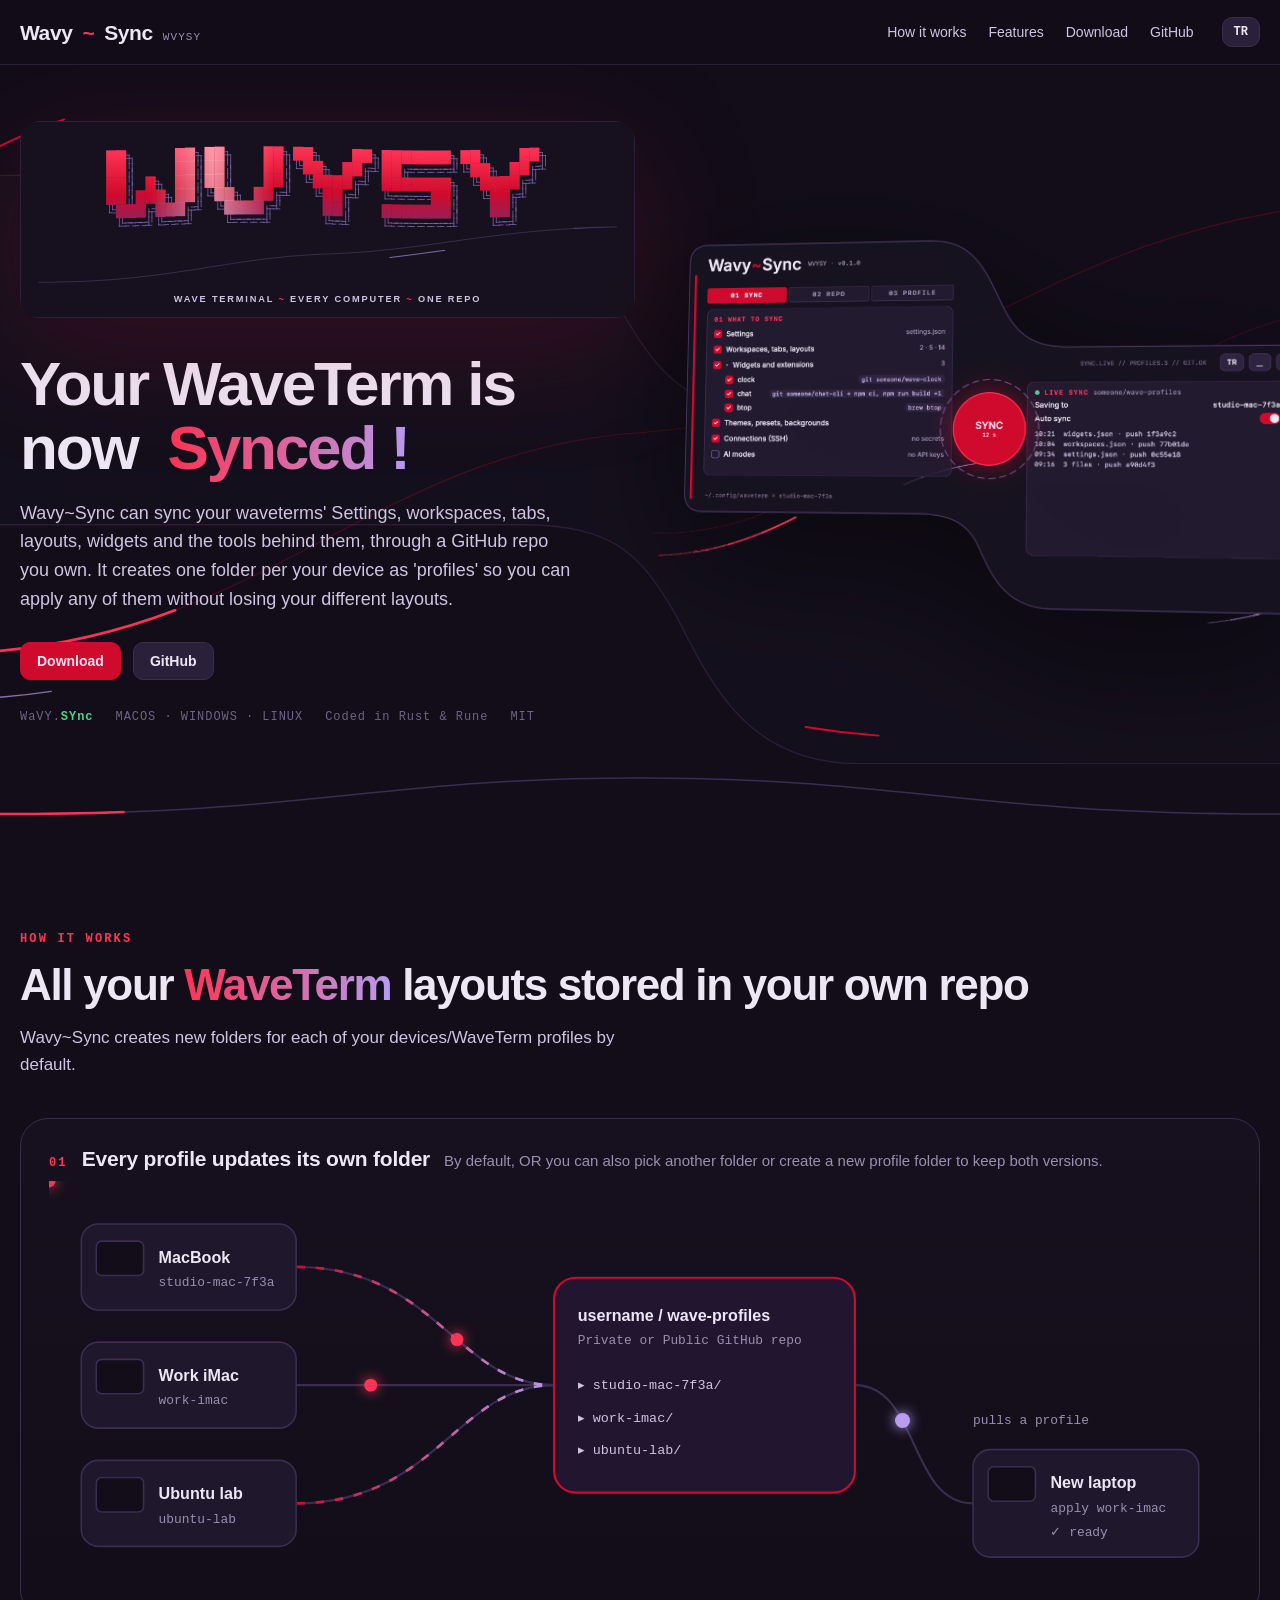
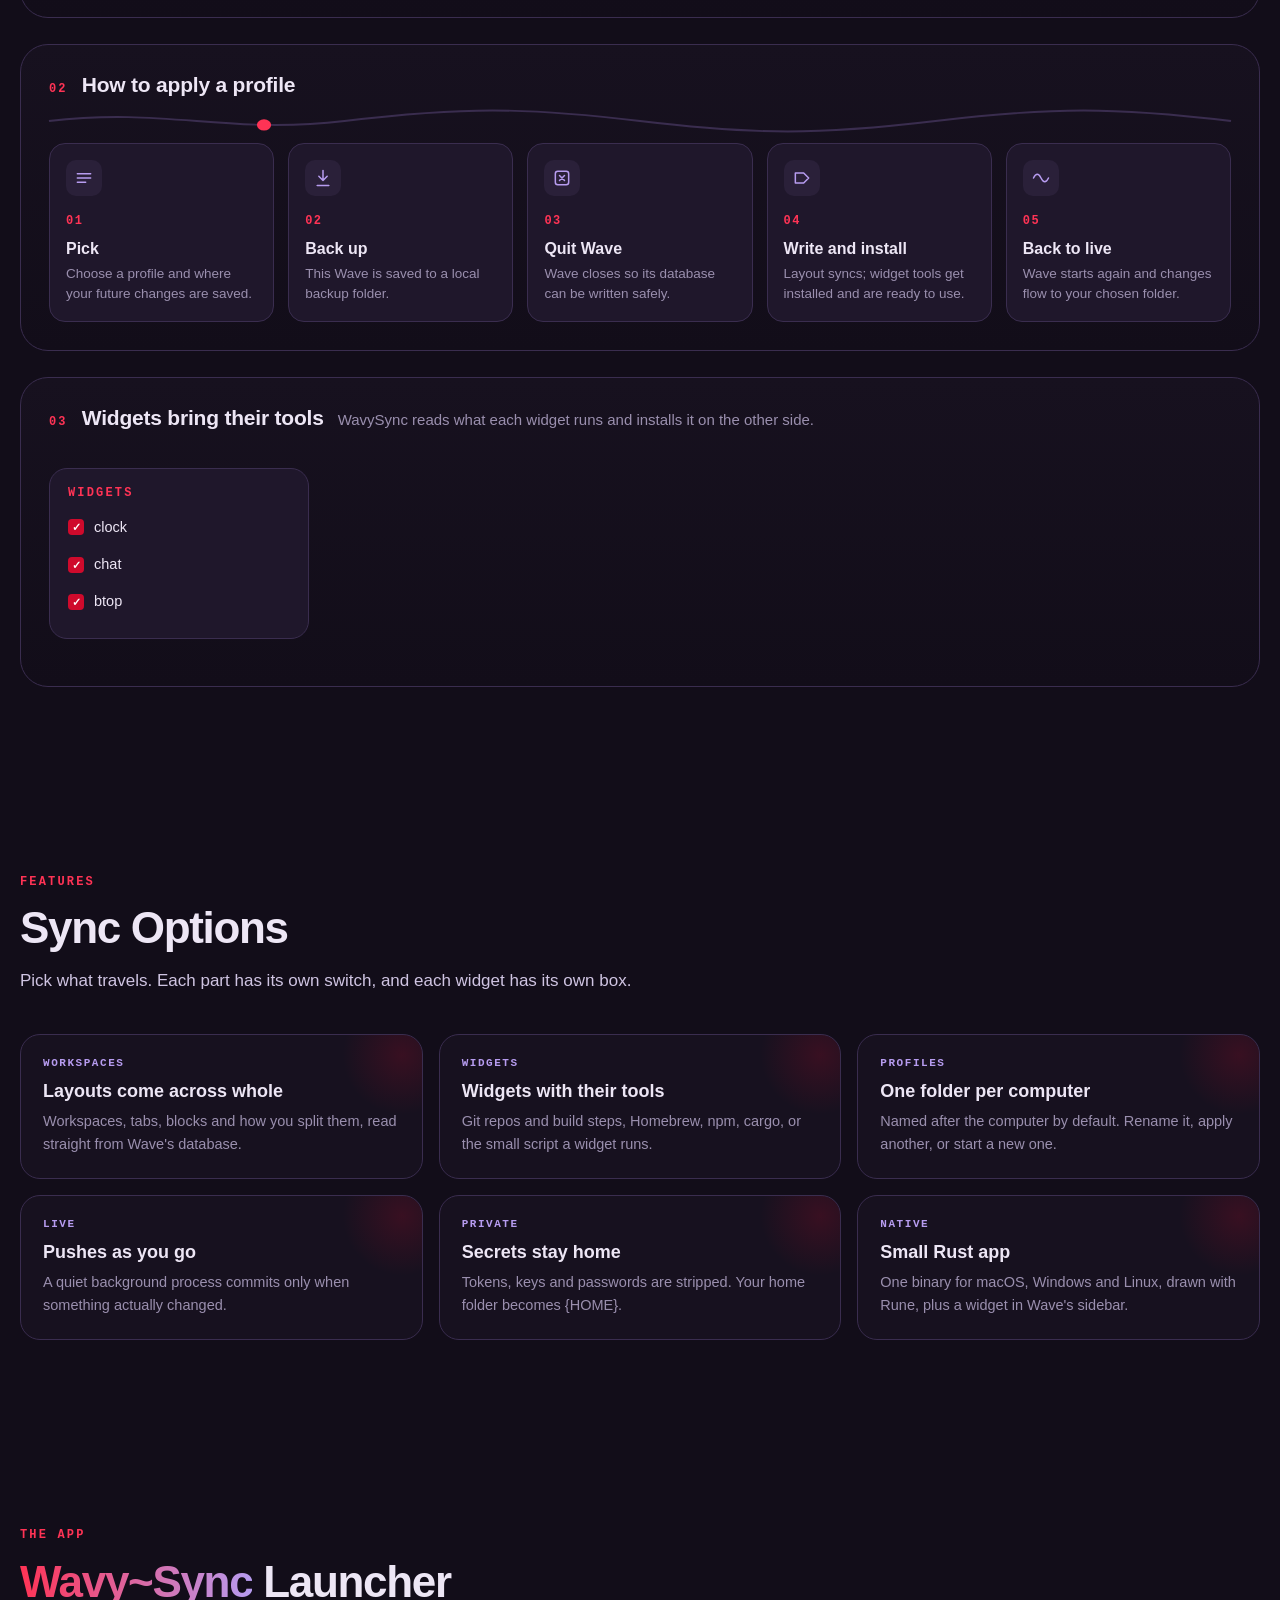
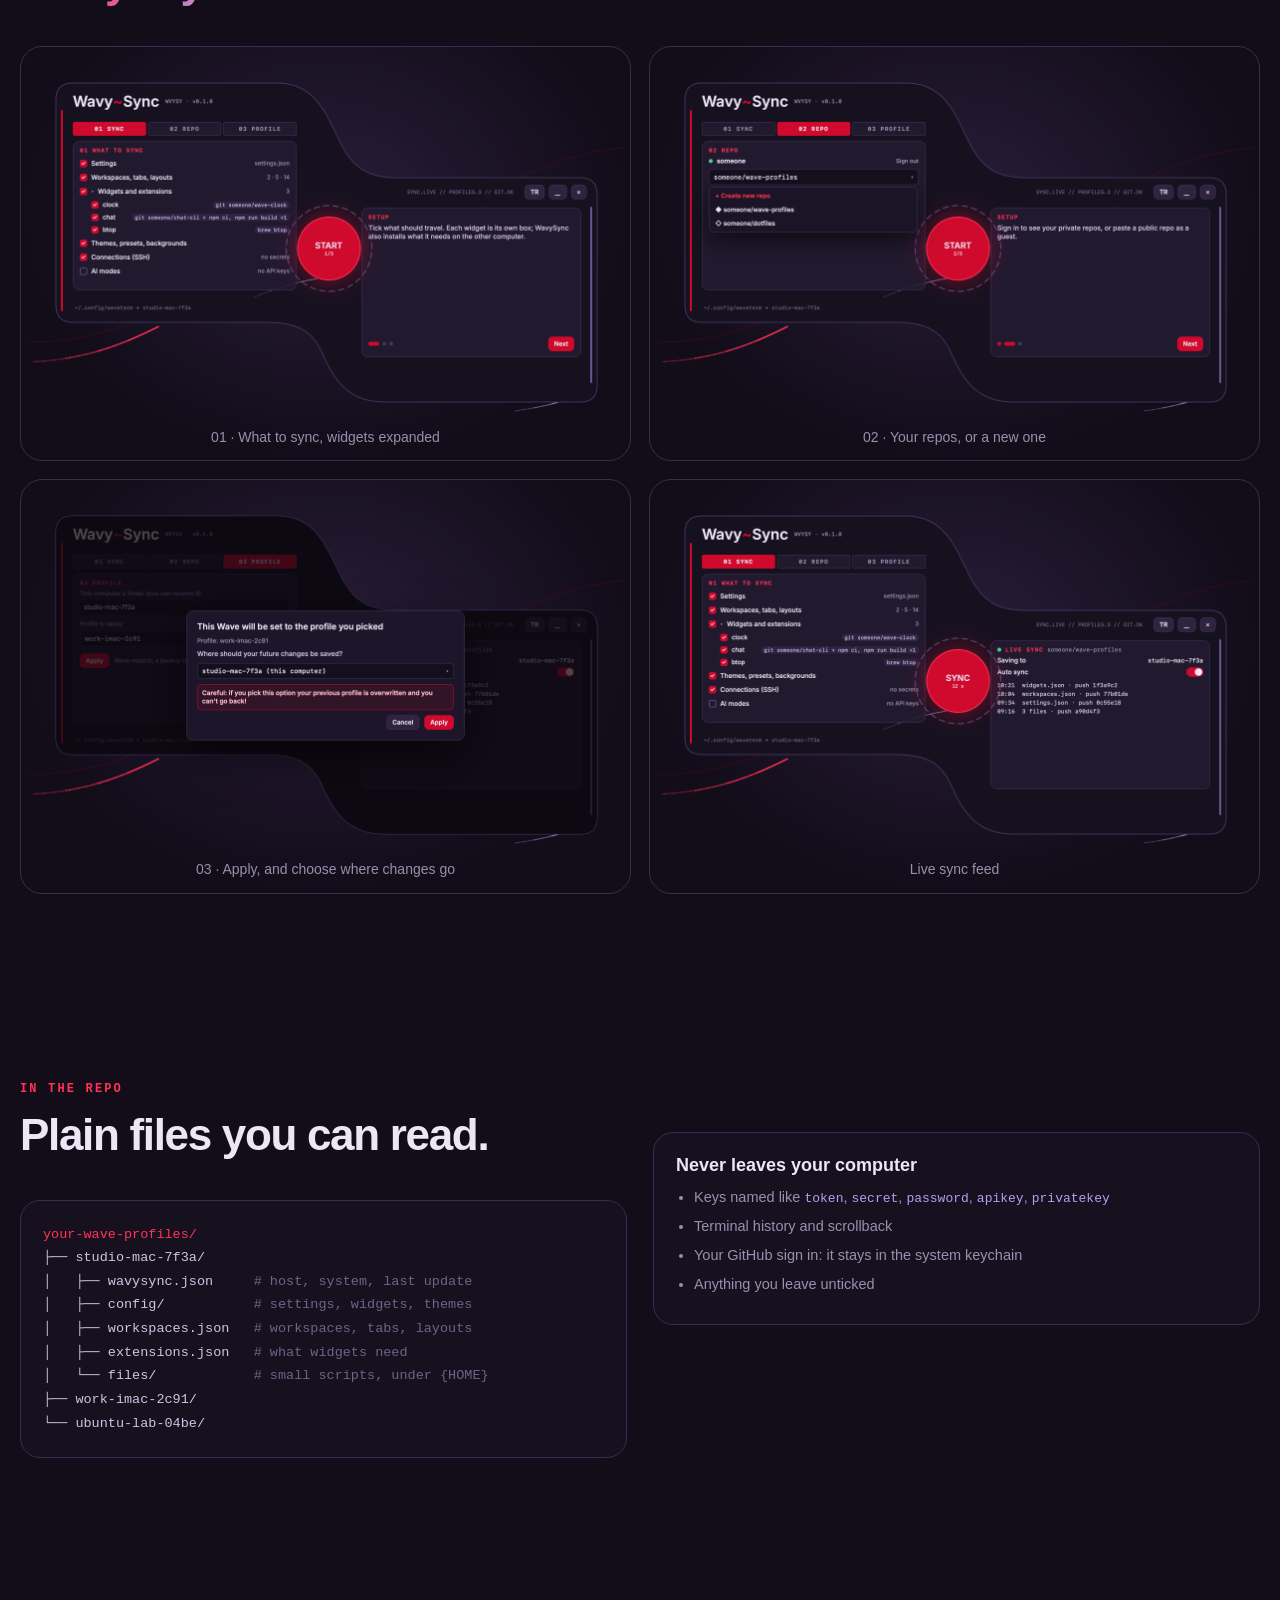
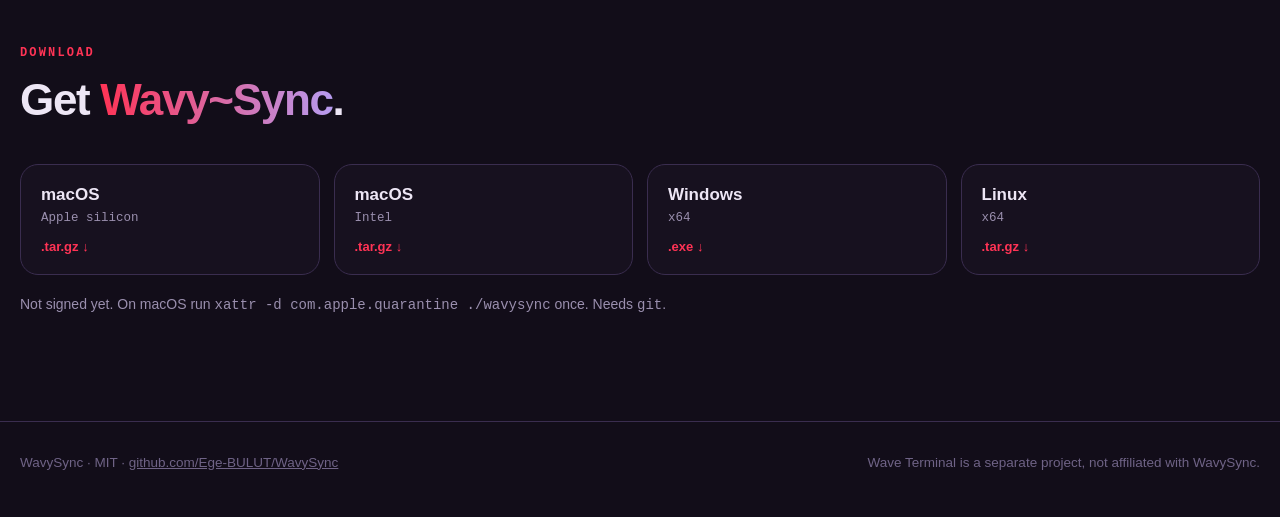
==== site/index.html @ 25c13ba4 "Site: Turkish text edits; editor follows the page's own language switch" ====
<!doctype html>
<html lang="en">
<head>
<meta charset="utf-8">
<meta name="viewport" content="width=device-width, initial-scale=1">
<title>WavySync</title>
<meta name="description" content="Sync Wave Terminal across computers: settings, workspaces, tabs, layouts, widgets and the tools behind them, through a GitHub repo you own.">
<meta property="og:title" content="WavySync">
<meta property="og:description" content="Your Wave Terminal, on every computer.">
<meta property="og:image" content="https://wavysync.vercel.app/sync.png">
<meta name="theme-color" content="#120d19">
<link rel="icon" href="data:image/svg+xml,%3Csvg xmlns='http://www.w3.org/2000/svg' viewBox='0 0 32 32'%3E%3Crect width='32' height='32' rx='8' fill='%23120d19'/%3E%3Cpath d='M5 19c4-8 8-8 11-3s7 5 11-3' fill='none' stroke='%23ff3355' stroke-width='3.5' stroke-linecap='round'/%3E%3C/svg%3E">
<style>
:root {
  --bg: #120d19; --bg2: #17111f; --panel: #1f172b; --panel2: #2a2039; --edge: #3a2d4f;
  --violet: #6b5590; --lilac: #b79cf0; --red: #cf0a2c; --red2: #ff3355;
  --ink: #ede6f5; --soft: #cfc4e2; --muted: #9a8fae; --dim: #6f6386; --ok: #4fd18b;
  --mono: ui-monospace, "SF Mono", "JetBrains Mono", "Cascadia Mono", Menlo, Consolas, monospace;
  --sans: Inter, ui-sans-serif, -apple-system, BlinkMacSystemFont, "Segoe UI", Roboto, Helvetica, Arial, sans-serif;
  --wrap: min(1240px, calc(100vw - 32px));
}
* { box-sizing: border-box; }
html { scroll-behavior: smooth; }
body { margin: 0; background: var(--bg); color: var(--ink); font: 16px/1.6 var(--sans); overflow-x: hidden; }
a { color: inherit; }
img { height: auto; }
.wrap { width: var(--wrap); margin: 0 auto; }
.mono { font-family: var(--mono); }
.caps { font: 700 12px/1 var(--mono); letter-spacing: .18em; text-transform: uppercase; color: var(--red2); }

/* nav */
nav { position: sticky; top: 0; z-index: 20; backdrop-filter: blur(14px); background: rgba(18, 13, 25, .72); border-bottom: 1px solid rgba(58, 45, 79, .6); }
nav .wrap { display: flex; align-items: center; gap: 28px; height: 64px; }
.brand { font: 800 21px/1 var(--sans); text-decoration: none; letter-spacing: -.02em; display: flex; align-items: baseline; gap: 10px; }
.brand b { color: var(--red2); font-weight: 800; }
.brand small { font: 500 11px var(--mono); color: var(--muted); letter-spacing: .1em; }
nav .links { display: flex; gap: 22px; margin-left: auto; font-size: 14px; color: var(--soft); }
nav .links a { text-decoration: none; }
nav .links a:hover { color: var(--ink); }
.btn { display: inline-flex; align-items: center; gap: 8px; padding: 10px 16px; border-radius: 10px; font: 600 14px var(--sans); text-decoration: none; border: 1px solid var(--edge); background: var(--panel2); color: var(--ink); cursor: pointer; transition: background .2s, transform .2s; }
.btn:hover { background: var(--edge); transform: translateY(-1px); }
.btn.red { background: var(--red); border-color: var(--red); }
.btn.red:hover { background: var(--red2); border-color: var(--red2); }
.lang { padding: 7px 11px; font: 700 12px var(--mono); }

/* hero */
.hero { position: relative; padding: 56px 0 40px; }
.hero svg.bg { position: absolute; inset: 0; width: 100%; height: 100%; pointer-events: none; }
.tilde-fill { fill: var(--bg2); stroke: var(--edge); stroke-width: 1.5; }
.swift { fill: none; stroke-linecap: round; }
.swift.base { stroke: rgba(207, 10, 44, .28); stroke-width: 1.2; }
.swift.a { stroke: var(--red2); stroke-width: 3; stroke-dasharray: 260 2400; animation: flow 4.2s linear infinite; }
.swift.b { stroke: var(--lilac); stroke-width: 1.6; stroke-dasharray: 120 2400; animation: flow 5.6s linear infinite reverse; opacity: .7; }
.swift.c { stroke: var(--red); stroke-width: 2; stroke-dasharray: 80 1400; animation: flow 3.1s linear infinite; }
@keyframes flow { from { stroke-dashoffset: 2600; } to { stroke-dashoffset: 0; } }
.hero-grid { position: relative; display: grid; grid-template-columns: 1.05fr 1fr; gap: 40px; align-items: center; }
.logo { width: 100%; max-width: 640px; display: block; filter: drop-shadow(0 30px 60px rgba(207, 10, 44, .18)); border-radius: 20px; }
h1 { font: 800 clamp(36px, 5vw, 62px)/1.04 var(--sans); letter-spacing: -.035em; margin: 34px 0 18px; }
h1 em, h2 em { font-style: normal; background: linear-gradient(90deg, var(--red2), var(--lilac), var(--red2)) 0 0 / 200% 100%; -webkit-background-clip: text; background-clip: text; color: transparent; animation: shift 6s linear infinite; }
@keyframes shift { to { background-position: -200% 0; } }
.lead { font-size: 18px; color: var(--soft); max-width: 560px; margin: 0 0 28px; }
.cta { display: flex; gap: 12px; flex-wrap: wrap; }
.shot { position: relative; transform: perspective(1400px) rotateY(-9deg) rotateX(4deg); animation: float 7s ease-in-out infinite; }
.shot img { width: 118%; max-width: none; margin-left: -6%; display: block; filter: drop-shadow(0 40px 70px rgba(0, 0, 0, .55)); }
@keyframes float { 0%, 100% { transform: perspective(1400px) rotateY(-9deg) rotateX(4deg) translateY(0); } 50% { transform: perspective(1400px) rotateY(-7deg) rotateX(3deg) translateY(-12px); } }
.ticker { margin-top: 30px; display: flex; gap: 22px; flex-wrap: wrap; font: 500 12px var(--mono); color: var(--dim); letter-spacing: .08em; }
.ticker span b { color: var(--ok); font-weight: 700; }

/* sections */
section { padding: 90px 0; position: relative; }
h2 { font: 800 clamp(30px, 3.6vw, 44px)/1.1 var(--sans); letter-spacing: -.03em; margin: 12px 0 14px; }
.sub { color: var(--soft); max-width: 640px; margin: 0 0 40px; font-size: 17px; }
h2:not(:has(+ .sub)) { margin-bottom: 40px; }
.divider { display: block; width: 100%; height: 70px; }
.divider path { fill: none; stroke: var(--edge); stroke-width: 1.5; }
.divider .run { stroke: var(--red2); stroke-width: 2.5; stroke-dasharray: 140 3000; animation: flow 5s linear infinite; }

/* diagrams */
.stage { background: linear-gradient(180deg, var(--bg2), var(--bg)); border: 1px solid var(--edge); border-radius: 28px; padding: 28px; position: relative; overflow: hidden; }
.stage + .stage { margin-top: 26px; }
.stage-head { display: flex; align-items: baseline; gap: 14px; margin-bottom: 8px; flex-wrap: wrap; }
.stage-head h3 { font: 700 21px var(--sans); margin: 0; letter-spacing: -.01em; }
.stage-head p { margin: 0; color: var(--muted); font-size: 15px; }
.stage svg { width: 100%; height: auto; display: block; }
.node rect { fill: var(--panel); stroke: var(--edge); stroke-width: 1.5; }
.node .t { fill: var(--ink); font: 600 15px var(--sans); }
.node .s { fill: var(--muted); font: 500 12px var(--mono); }
.node.repo rect { fill: #221530; stroke: var(--red); stroke-width: 2; }
.node .scr { fill: var(--bg); stroke: var(--edge); }
.wire { fill: none; stroke: var(--edge); stroke-width: 2; }
.wire.hot { stroke: url(#wireGrad); stroke-width: 2.5; stroke-dasharray: 8 10; animation: dash 1.2s linear infinite; }
@keyframes dash { to { stroke-dashoffset: -36; } }
.pkt { fill: var(--red2); filter: drop-shadow(0 0 6px var(--red2)); }
.pkt.v { fill: var(--lilac); filter: drop-shadow(0 0 6px var(--lilac)); }
.folder { font: 500 12.5px var(--mono); fill: var(--soft); }
.folder.on { animation: blink 3s ease-in-out infinite; }
@keyframes blink { 0%, 100% { fill: var(--soft); } 12% { fill: var(--red2); } 30% { fill: var(--soft); } }

/* apply pipeline */
.steps { display: grid; grid-template-columns: repeat(5, 1fr); gap: 14px; margin-top: 46px; position: relative; }
.step { background: var(--panel); border: 1px solid var(--edge); border-radius: 16px; padding: 16px; position: relative; z-index: 1; animation: lit 10s infinite; }
.step:nth-child(1) { animation-delay: 0s; } .step:nth-child(2) { animation-delay: 2s; } .step:nth-child(3) { animation-delay: 4s; } .step:nth-child(4) { animation-delay: 6s; } .step:nth-child(5) { animation-delay: 8s; }
@keyframes lit { 0%, 18% { z-index: 3; border-color: var(--red); box-shadow: 0 0 0 1px var(--red), 0 14px 40px rgba(207, 10, 44, .25); transform: translateY(-4px); } 24%, 100% { z-index: 1; border-color: var(--edge); box-shadow: none; transform: none; } }
.step .n { font: 700 12px var(--mono); color: var(--red2); letter-spacing: .12em; }
.step h4 { margin: 8px 0 6px; font: 700 16px var(--sans); }
.step p { margin: 0; color: var(--muted); font-size: 13.5px; line-height: 1.5; }
.step .ic { width: 36px; height: 36px; border-radius: 10px; background: var(--panel2); display: grid; place-items: center; margin-bottom: 10px; }
.step .ic svg { width: 20px; height: 20px; stroke: var(--lilac); fill: none; stroke-width: 1.8; stroke-linecap: round; stroke-linejoin: round; }
.rail { position: absolute; left: 0; right: 0; top: -36px; height: 28px; z-index: 4; pointer-events: none; }
.rail svg { width: 100%; height: 28px; display: block; overflow: visible; }

/* widget deps */
.deps { display: grid; grid-template-columns: 260px 1fr; gap: 26px; align-items: center; margin-top: 18px; }
.wcard { background: var(--panel); border: 1px solid var(--edge); border-radius: 18px; padding: 18px; }
.wcard .row { display: flex; align-items: center; gap: 10px; padding: 7px 0; font-size: 14.5px; }
.chk { width: 16px; height: 16px; border-radius: 4px; background: var(--red); display: grid; place-items: center; color: #fff; font-size: 11px; font-weight: 800; flex: none; }
.chips { display: flex; flex-direction: column; gap: 12px; }
.chip { display: flex; align-items: center; gap: 12px; background: var(--panel); border: 1px solid var(--edge); border-radius: 14px; padding: 12px 16px; font: 500 13.5px var(--mono); color: var(--soft); opacity: 0; transform: translateX(-24px); animation: chipIn 9s infinite; }
.chip:nth-child(2) { animation-delay: .5s; } .chip:nth-child(3) { animation-delay: 1s; } .chip:nth-child(4) { animation-delay: 1.5s; }
.chip b { color: var(--ink); font-weight: 700; min-width: 64px; }
.chip .ok { margin-left: auto; color: var(--ok); opacity: 0; animation: okIn 9s infinite; animation-delay: inherit; }
@keyframes chipIn { 0% { opacity: 0; transform: translateX(-24px); } 8%, 82% { opacity: 1; transform: none; } 92%, 100% { opacity: 0; transform: translateX(12px); } }
@keyframes okIn { 0%, 30% { opacity: 0; } 38%, 82% { opacity: 1; } 92%, 100% { opacity: 0; } }

/* features */
.grid { display: grid; grid-template-columns: repeat(3, 1fr); gap: 16px; }
.card { background: var(--bg2); border: 1px solid var(--edge); border-radius: 20px; padding: 22px; position: relative; overflow: hidden; transition: border-color .25s, transform .25s; }
.card:hover { border-color: var(--violet); transform: translateY(-3px); }
.card::after { content: ""; position: absolute; right: -40px; top: -40px; width: 120px; height: 120px; border-radius: 50%; background: radial-gradient(circle, rgba(207, 10, 44, .18), transparent 70%); }
.card h3 { margin: 0 0 8px; font: 700 18px var(--sans); }
.card p { margin: 0; color: var(--muted); font-size: 14.5px; }
.card .k { font: 700 11px var(--mono); color: var(--lilac); letter-spacing: .14em; display: block; margin-bottom: 12px; }

/* gallery */
.gallery { display: grid; grid-template-columns: 1fr 1fr; gap: 18px; }
.gallery figure { margin: 0; background: radial-gradient(ellipse at 50% 40%, #2a1d3a, var(--bg) 70%); border: 1px solid var(--edge); border-radius: 22px; padding: 16px 6px 12px; }
.gallery img { width: 100%; display: block; }
.gallery figcaption { text-align: center; color: var(--muted); font-size: 14px; margin-top: 4px; }

/* layout + download */
.split { display: grid; grid-template-columns: 1fr 1fr; gap: 26px; align-items: start; }
pre.tree { margin: 0; background: var(--bg2); border: 1px solid var(--edge); border-radius: 20px; padding: 22px; font: 500 13.5px/1.75 var(--mono); color: var(--soft); overflow-x: auto; }
pre.tree .c { color: var(--dim); }
pre.tree .r { color: var(--red2); }
.never { background: var(--bg2); border: 1px solid var(--edge); border-radius: 20px; padding: 22px; }
.never h3 { margin: 0 0 10px; font: 700 18px var(--sans); }
.never ul { margin: 0; padding-left: 18px; color: var(--muted); font-size: 14.5px; }
.never li { margin: 6px 0; }
.never code, .dl code { font: 500 13px var(--mono); color: var(--lilac); }
.dl { display: grid; grid-template-columns: repeat(4, 1fr); gap: 14px; }
.os { background: var(--bg2); border: 1px solid var(--edge); border-radius: 18px; padding: 20px; text-decoration: none; display: flex; flex-direction: column; gap: 6px; transition: border-color .2s, transform .2s; }
.os:hover { border-color: var(--red); transform: translateY(-3px); }
.os b { font: 700 17px var(--sans); }
.os span { color: var(--muted); font: 500 12.5px var(--mono); }
.os i { font-style: normal; color: var(--red2); font: 700 13px var(--sans); margin-top: 8px; }
.note { color: var(--muted); font-size: 14px; margin-top: 18px; }
footer { border-top: 1px solid var(--edge); padding: 30px 0 46px; color: var(--dim); font-size: 13.5px; }
footer .wrap { display: flex; gap: 20px; flex-wrap: wrap; justify-content: space-between; }

.hero-grid > *, .split > *, .deps > *, .grid > *, .gallery > * { min-width: 0; }
.reveal { opacity: 0; transform: translateY(26px); transition: opacity .8s ease, transform .8s ease; }
.reveal.in { opacity: 1; transform: none; }

@media (max-width: 980px) {
  .hero-grid, .split, .deps { grid-template-columns: 1fr; }
  .shot img { width: 100%; margin: 0; }
  .never { margin-top: 0 !important; }
  .grid { grid-template-columns: 1fr 1fr; }
  .steps { grid-template-columns: 1fr 1fr; }
  .dl { grid-template-columns: 1fr 1fr; }
  nav .links a.opt { display: none; }
}
@media (max-width: 620px) {
  .grid, .gallery, .steps, .dl { grid-template-columns: 1fr; }
  .stage { padding: 18px; border-radius: 20px; }
  section { padding: 60px 0; }
  nav .links { gap: 14px; }
  .brand small { display: none; }
  .rail { display: none; }
}
@media (prefers-reduced-motion: reduce) {
  *, *::before, *::after { animation: none !important; transition: none !important; }
  .reveal { opacity: 1; transform: none; }
  .chip, .chip .ok { opacity: 1; transform: none; }
}
</style>
</head>
<body>

<nav>
  <div class="wrap">
    <a class="brand" href="#">Wavy<b>~</b>Sync <small>WVYSY</small></a>
    <div class="links">
      <a href="#how" class="opt" data-i="nav.how">How it works</a>
      <a href="#features" class="opt" data-i="nav.features">Features</a>
      <a href="#download" data-i="nav.download">Download</a>
      <a href="https://github.com/Ege-BULUT/WavySync">GitHub</a>
    </div>
    <button class="btn lang" id="lang" aria-label="Language">TR</button>
  </div>
</nav>

<header class="hero">
  <svg class="bg" viewBox="0 0 1440 760" preserveAspectRatio="xMidYMid slice" aria-hidden="true">
    <path class="tilde-fill" opacity=".55" d="M -40 120 H 520 C 640 120 660 210 720 300 C 760 360 800 380 900 380 H 1500 V 760 H 960 C 840 760 800 680 760 600 C 720 530 690 500 590 500 H -40 Z"/>
    <path class="swift base" d="M -40 640 C 300 640 420 420 720 400 S 1160 170 1500 150"/>
    <path class="swift a" d="M -40 640 C 300 640 420 420 720 400 S 1160 170 1500 150"/>
    <path class="swift b" d="M -40 690 C 320 690 440 470 720 440 S 1140 220 1500 200"/>
    <path class="swift c" d="M 20 90 C 160 20 340 0 560 40"/>
    <path class="swift c" style="animation-delay:-1.4s" d="M 900 720 C 1080 750 1260 720 1440 640"/>
  </svg>
  <div class="wrap hero-grid">
    <div>
      <img class="logo" src="logo.svg" alt="WVYSY, WavySync logo">
      <h1 data-i="hero.h">Your WaveTerm is now&nbsp;&nbsp;<em>Synced !</em></h1>
      <p class="lead" data-i="hero.p">Wavy~Sync can sync your waveterms' Settings, workspaces, tabs, layouts, widgets and the tools behind them, through a GitHub repo you own. It creates one folder per your device as 'profiles' so you can apply any of them without losing your different layouts.</p>
      <div class="cta">
        <a class="btn red" href="#download" data-i="hero.dl">Download</a>
        <a class="btn" href="https://github.com/Ege-BULUT/WavySync" data-i="hero.gh">GitHub</a>
      </div>
      <div class="ticker"><span>WaVY.<b>SYnc</b></span><span>MACOS · WINDOWS · LINUX</span><span>Coded in Rust &amp; Rune</span><span>MIT</span></div>
    </div>
    <div class="shot"><img src="live.png" width="2400" height="1440" alt="WavySync window: what to sync on the left, live sync feed on the right"></div>
  </div>
</header>

<svg class="divider" viewBox="0 0 1440 70" preserveAspectRatio="none" aria-hidden="true"><path d="M0 50 C 360 50 420 14 720 14 S 1080 50 1440 50"/><path class="run" d="M0 50 C 360 50 420 14 720 14 S 1080 50 1440 50"/></svg>

<section id="how">
  <div class="wrap">
    <span class="caps" data-i="how.k">How it works</span>
    <h2 data-i="how.h">All your <em>WaveTerm</em> layouts stored in your own repo</h2>
    <p class="sub" data-i="how.p">Wavy~Sync creates new folders for each of your devices/WaveTerm profiles by default.</p>

    <div class="stage reveal">
      <div class="stage-head"><span class="caps">01</span><h3 data-i="d1.h">Every profile updates its own folder</h3><p data-i="d1.p">By default, OR you can also pick another folder or create a new profile folder to keep both versions.</p></div>
      <svg viewBox="0 0 1100 380" role="img" aria-label="Three computers push to their own folders in one repo">
        <defs>
          <linearGradient id="wireGrad" x1="0" x2="1"><stop offset="0" stop-color="#cf0a2c"/><stop offset="1" stop-color="#b79cf0"/></linearGradient>
        </defs>
        <path id="w1" class="wire" d="M 230 80 C 360 80 380 190 470 190"/>
        <path id="w2" class="wire" d="M 230 190 C 330 190 380 190 470 190"/>
        <path id="w3" class="wire" d="M 230 300 C 360 300 380 190 470 190"/>
        <path class="wire hot" d="M 230 80 C 360 80 380 190 470 190"/>
        <path class="wire hot" style="animation-delay:-.4s" d="M 230 190 C 330 190 380 190 470 190"/>
        <path class="wire hot" style="animation-delay:-.8s" d="M 230 300 C 360 300 380 190 470 190"/>
        <path id="w4" class="wire" d="M 750 190 C 810 190 800 300 860 300"/>

        <g class="node" transform="translate(30 40)"><rect width="200" height="80" rx="16"/><rect class="scr" x="14" y="16" width="44" height="32" rx="5"/><text class="t" x="72" y="36">MacBook</text><text class="s" x="72" y="58">studio-mac-7f3a</text></g>
        <g class="node" transform="translate(30 150)"><rect width="200" height="80" rx="16"/><rect class="scr" x="14" y="16" width="44" height="32" rx="5"/><text class="t" x="72" y="36">Work iMac</text><text class="s" x="72" y="58">work-imac</text></g>
        <g class="node" transform="translate(30 260)"><rect width="200" height="80" rx="16"/><rect class="scr" x="14" y="16" width="44" height="32" rx="5"/><text class="t" x="72" y="36">Ubuntu lab</text><text class="s" x="72" y="58">ubuntu-lab</text></g>

        <g class="node repo" transform="translate(470 90)">
          <rect width="280" height="200" rx="20"/>
          <text class="t" x="22" y="40">username / wave-profiles</text>
          <text class="s" x="22" y="62" data-i="d1.repo">Private or Public GitHub repo</text>
          <text class="folder on" x="22" y="104">▸ studio-mac-7f3a/</text>
          <text class="folder on" style="animation-delay:1s" x="22" y="134">▸ work-imac/</text>
          <text class="folder on" style="animation-delay:2s" x="22" y="164">▸ ubuntu-lab/</text>
        </g>
        <g class="node" transform="translate(860 250)"><rect width="210" height="100" rx="16"/><rect class="scr" x="14" y="16" width="44" height="32" rx="5"/><text class="t" x="72" y="36" data-i="d1.new">New laptop</text><text class="s" x="72" y="58" data-i="d1.apply">apply work-imac</text><text class="s" x="72" y="80" fill="#4fd18b">✓ ready</text></g>
        <text class="s" x="860" y="226" fill="#9a8fae" style="font:500 12px var(--mono)" data-i="d1.pull">pulls a profile</text>
        <circle class="pkt" r="6"><animateMotion dur="3s" repeatCount="indefinite"><mpath href="#w1"/></animateMotion></circle>
        <circle class="pkt" r="6"><animateMotion dur="3s" begin="1s" repeatCount="indefinite"><mpath href="#w2"/></animateMotion></circle>
        <circle class="pkt" r="6"><animateMotion dur="3s" begin="2s" repeatCount="indefinite"><mpath href="#w3"/></animateMotion></circle>
        <circle class="pkt v" r="7"><animateMotion dur="3.6s" begin=".6s" repeatCount="indefinite"><mpath href="#w4"/></animateMotion></circle>
      </svg>
    </div>

    <div class="stage reveal">
      <div class="stage-head"><span class="caps">02</span><h3 data-i="d2.h">How to apply a profile</h3></div>
      <div class="steps">
        <div class="rail" aria-hidden="true"><svg viewBox="0 0 1000 30" preserveAspectRatio="none"><path d="M0 15 C 100 0 150 30 250 15 S 400 0 500 15 S 650 30 750 15 S 900 0 1000 15" fill="none" stroke="#3a2d4f" stroke-width="2"/><circle r="6" fill="#ff3355"><animateMotion dur="10s" repeatCount="indefinite" path="M0 15 C 100 0 150 30 250 15 S 400 0 500 15 S 650 30 750 15 S 900 0 1000 15"/></circle></svg></div>
        <div class="step"><div class="ic"><svg viewBox="0 0 24 24"><path d="M4 7h16M4 12h16M4 17h10"/></svg></div><span class="n">01</span><h4 data-i="s1.h">Pick</h4><p data-i="s1.p">Choose a profile and where your future changes are saved.</p></div>
        <div class="step"><div class="ic"><svg viewBox="0 0 24 24"><path d="M12 3v12M7 10l5 5 5-5M5 21h14"/></svg></div><span class="n">02</span><h4 data-i="s2.h">Back up</h4><p data-i="s2.p">This Wave is saved to a local backup folder.</p></div>
        <div class="step"><div class="ic"><svg viewBox="0 0 24 24"><rect x="4" y="4" width="16" height="16" rx="3"/><path d="M9 9l6 6M15 9l-6 6"/></svg></div><span class="n">03</span><h4 data-i="s3.h">Quit Wave</h4><p data-i="s3.p">Wave closes so its database can be written safely.</p></div>
        <div class="step"><div class="ic"><svg viewBox="0 0 24 24"><path d="M4 6h10l6 6-6 6H4z"/></svg></div><span class="n">04</span><h4 data-i="s4.h">Write and install</h4><p data-i="s4.p">Layout syncs; widget tools get installed and are ready to use.</p></div>
        <div class="step"><div class="ic"><svg viewBox="0 0 24 24"><path d="M3 12c3-6 6-6 9 0s6 6 9 0"/></svg></div><span class="n">05</span><h4 data-i="s5.h">Back to live</h4><p data-i="s5.p">Wave starts again and changes flow to your chosen folder.</p></div>
      </div>
    </div>

    <div class="stage reveal">
      <div class="stage-head"><span class="caps">03</span><h3 data-i="d3.h">Widgets bring their tools</h3><p data-i="d3.p">WavySync reads what each widget runs and installs it on the other side.</p></div>
      <div class="deps">
        <div class="wcard">
          <div class="caps" style="margin-bottom:10px" data-i="d3.w">Widgets</div>
          <div class="row"><span class="chk">✓</span>clock</div>
          <div class="row"><span class="chk">✓</span>chat</div>
          <div class="row"><span class="chk">✓</span>btop</div>
        </div>
        <div class="chips">
          <div class="chip"><b>git</b>clone someone/wave-clock<span class="ok">✓ cloned</span></div>
          <div class="chip"><b>build</b>npm ci && npm run build<span class="ok">✓ built</span></div>
          <div class="chip"><b>file</b>{HOME}/.local/bin/chat<span class="ok">✓ written</span></div>
          <div class="chip"><b>brew</b>install btop<span class="ok">✓ installed</span></div>
        </div>
      </div>
    </div>
  </div>
</section>

<section id="features">
  <div class="wrap">
    <span class="caps" data-i="f.k">Features</span>
    <h2 data-i="f.h">Sync Options</h2>
    <p class="sub" data-i="f.p">Pick what travels. Each part has its own switch, and each widget has its own box.</p>
    <div class="grid">
      <div class="card reveal"><span class="k">WORKSPACES</span><h3 data-i="f1.h">Layouts come across whole</h3><p data-i="f1.p">Workspaces, tabs, blocks and how you split them, read straight from Wave's database.</p></div>
      <div class="card reveal"><span class="k">WIDGETS</span><h3 data-i="f2.h">Widgets with their tools</h3><p data-i="f2.p">Git repos and build steps, Homebrew, npm, cargo, or the small script a widget runs.</p></div>
      <div class="card reveal"><span class="k">PROFILES</span><h3 data-i="f3.h">One folder per computer</h3><p data-i="f3.p">Named after the computer by default. Rename it, apply another, or start a new one.</p></div>
      <div class="card reveal"><span class="k">LIVE</span><h3 data-i="f4.h">Pushes as you go</h3><p data-i="f4.p">A quiet background process commits only when something actually changed.</p></div>
      <div class="card reveal"><span class="k">PRIVATE</span><h3 data-i="f5.h">Secrets stay home</h3><p data-i="f5.p">Tokens, keys and passwords are stripped. Your home folder becomes {HOME}.</p></div>
      <div class="card reveal"><span class="k">NATIVE</span><h3 data-i="f6.h">Small Rust app</h3><p data-i="f6.p">One binary for macOS, Windows and Linux, drawn with Rune, plus a widget in Wave's sidebar.</p></div>
    </div>
  </div>
</section>

<section id="screens">
  <div class="wrap">
    <span class="caps" data-i="g.k">The app</span>
    <h2 data-i="g.h"><em>Wavy~Sync</em> Launcher</h2>
    <div class="gallery">
      <figure class="reveal"><img src="sync.png" width="2400" height="1440" alt="Step 1, what to sync" loading="lazy"><figcaption data-i="g1">01 · What to sync, widgets expanded</figcaption></figure>
      <figure class="reveal"><img src="repo.png" width="2400" height="1440" alt="Step 2, repo" loading="lazy"><figcaption data-i="g2">02 · Your repos, or a new one</figcaption></figure>
      <figure class="reveal"><img src="apply.png" width="2400" height="1440" alt="Apply dialog" loading="lazy"><figcaption data-i="g3">03 · Apply, and choose where changes go</figcaption></figure>
      <figure class="reveal"><img src="live.png" width="2400" height="1440" alt="Live sync" loading="lazy"><figcaption data-i="g4">Live sync feed</figcaption></figure>
    </div>
  </div>
</section>

<section id="layout">
  <div class="wrap split">
    <div>
      <span class="caps" data-i="l.k">In the repo</span>
      <h2 data-i="l.h">Plain files you can read.</h2>
      <pre class="tree"><span class="r">your-wave-profiles/</span>
├── studio-mac-7f3a/
│   ├── wavysync.json     <span class="c"># host, system, last update</span>
│   ├── config/           <span class="c"># settings, widgets, themes</span>
│   ├── workspaces.json   <span class="c"># workspaces, tabs, layouts</span>
│   ├── extensions.json   <span class="c"># what widgets need</span>
│   └── files/            <span class="c"># small scripts, under {HOME}</span>
├── work-imac-2c91/
└── ubuntu-lab-04be/</pre>
    </div>
    <div class="never reveal" style="margin-top:58px">
      <h3 data-i="n.h">Never leaves your computer</h3>
      <ul>
        <li data-i="n.1">Keys named like <code>token</code>, <code>secret</code>, <code>password</code>, <code>apikey</code>, <code>privatekey</code></li>
        <li data-i="n.2">Terminal history and scrollback</li>
        <li data-i="n.3">Your GitHub sign in: it stays in the system keychain</li>
        <li data-i="n.4">Anything you leave unticked</li>
      </ul>
    </div>
  </div>
</section>

<section id="download">
  <div class="wrap">
    <span class="caps" data-i="dl.k">Download</span>
    <h2 data-i="dl.h">Get <em>Wavy~Sync</em>.</h2>
    <div class="dl">
      <a class="os" href="https://github.com/Ege-BULUT/WavySync/releases/latest/download/wavysync-macos-arm64.tar.gz"><b>macOS</b><span>Apple silicon</span><i>.tar.gz ↓</i></a>
      <a class="os" href="https://github.com/Ege-BULUT/WavySync/releases/latest/download/wavysync-macos-x64.tar.gz"><b>macOS</b><span>Intel</span><i>.tar.gz ↓</i></a>
      <a class="os" href="https://github.com/Ege-BULUT/WavySync/releases/latest/download/wavysync-windows-x64.exe"><b>Windows</b><span>x64</span><i>.exe ↓</i></a>
      <a class="os" href="https://github.com/Ege-BULUT/WavySync/releases/latest/download/wavysync-linux-x64.tar.gz"><b>Linux</b><span>x64</span><i>.tar.gz ↓</i></a>
    </div>
    <p class="note" data-i="dl.n">Not signed yet. On macOS run <code>xattr -d com.apple.quarantine ./wavysync</code> once. Needs <code>git</code>.</p>
  </div>
</section>

<footer>
  <div class="wrap">
    <span>WavySync · MIT · <a href="https://github.com/Ege-BULUT/WavySync">github.com/Ege-BULUT/WavySync</a></span>
    <span data-i="foot">Wave Terminal is a separate project, not affiliated with WavySync.</span>
  </div>
</footer>

<script>
const TR = {
  "nav.how": "Nasıl çalışır", "nav.features": "Özellikler", "nav.download": "İndir",
  "hero.h": "WaveTerm'in artık&nbsp;&nbsp;<em>Senkronize !</em>",
  "hero.p": "Wavy~Sync, WaveTerm'inin ayarlarını, çalışma alanlarını, sekmelerini, düzenlerini, widget'larını ve arkalarındaki araçları senin GitHub deponla senkronize eder. Her cihazın için 'profil' olarak bir klasör oluşturur; farklı düzenlerini kaybetmeden istediğini uygulayabilirsin.",
  "hero.dl": "İndir", "hero.gh": "GitHub",
  "how.k": "Nasıl çalışır", "how.h": "Tüm <em>WaveTerm</em> şablonların kendi deponda",
  "how.p": "Wavy~Sync varsayılan olarak her cihazın/WaveTerm profilin için yeni bir klasör açar.",
  "d1.h": "Her profil kendi klasörünü günceller", "d1.p": "Varsayılanlar yerine istersen başka bir klasör seçebilir ya da iki sürümü de tutmak için yeni bir profil klasörü açabilirsin.",
  "d1.repo": "Private ya da Public GitHub deposu", "d1.new": "Yeni laptop", "d1.apply": "work-imac uygula", "d1.pull": "Profili çeker",
  "d2.h": "Profil nasıl uygulanır",
  "s1.h": "Seç", "s1.p": "Profili ve ileride değişikliklerin nereye kaydedileceğini seç.",
  "s2.h": "Yedekle", "s2.p": "Bu Wave yerel bir yedek klasörüne kaydedilir.",
  "s3.h": "Wave'i kapat", "s3.p": "Veritabanı güvenle yazılsın diye Wave kapanır.",
  "s4.h": "Yaz ve kur", "s4.p": "Düzen senkronlanır; widget araçları kurulur ve kullanıma hazır olur.",
  "s5.h": "Yeniden canlı", "s5.p": "Wave yeniden açılır, değişiklikler seçtiğin klasöre akar.",
  "d3.h": "Widget'lar bağımlılıklarını da getirir", "d3.p": "WavySync her widget'ın neyi çalıştırdığını okur ve diğer tarafa kurar.", "d3.w": "Widget'lar",
  "f.k": "Özellikler", "f.h": "Senkronizasyon Seçenekleri", "f.p": "Neyin taşınacağını sen seç. Her bölümün kendi anahtarı, her widget'ın kendi kutusu var.",
  "f1.h": "Düzenler olduğu gibi gelir", "f1.p": "Çalışma alanları, sekmeler, bloklar ve bölme düzenin, doğrudan Wave'in veritabanından.",
  "f2.h": "Araçlarıyla birlikte widget'lar", "f2.p": "Git depoları ve derleme adımları, Homebrew, npm, cargo ya da widget'ın çalıştırdığı küçük betik.",
  "f3.h": "Her bilgisayara bir klasör", "f3.p": "Varsayılan adı bilgisayarın adı. Değiştir, başkasını uygula ya da yenisini aç.",
  "f4.h": "Sen çalıştıkça gönderir", "f4.p": "Sessiz bir arka plan süreci yalnızca gerçekten bir şey değiştiğinde commit atar.",
  "f5.h": "Gizli bilgiler evde kalır", "f5.p": "Token, anahtar ve parolalar ayıklanır. Ev klasörün {HOME} olur.",
  "f6.h": "Küçük bir Rust uygulaması", "f6.p": "macOS, Windows ve Linux için tek dosya, Rune ile çizilmiş; bir de Wave kenar çubuğunda widget.",
  "g.k": "Uygulama", "g.h": "<em>Wavy~Sync</em> Başlatıcı",
  "g1": "01 · Ne senkronlansın, widget'lar açık", "g2": "02 · Depoların ya da yeni bir depo", "g3": "03 · Uygula, değişikliklerin nereye gideceğini seç", "g4": "Canlı senkron akışı",
  "l.k": "Depoda", "l.h": "Kolay arkaplan yapısı.",
  "n.h": "Bilgisayarından hiç çıkmayanlar",
  "n.1": "<code>token</code>, <code>secret</code>, <code>password</code>, <code>apikey</code>, <code>privatekey</code> gibi adlı anahtarlar",
  "n.2": "Terminal geçmişi ve kaydırma arabelleği", "n.3": "GitHub girişin: sistem anahtar zincirinde kalır", "n.4": "İşaretlemediğin her şey",
  "dl.k": "İndir", "dl.h": "<em>Wavy~Sync</em>'i indir!",
  "dl.n": "Henüz imzalı değil. macOS'ta bir kez <code>xattr -d com.apple.quarantine ./wavysync</code> çalıştır. <code>git</code> gerekir.",
  "foot": "Wave Terminal ayrı bir projedir, WavySync ile bağlantılı değildir."
};
const EN = {};
document.querySelectorAll("[data-i]").forEach(el => { EN[el.dataset.i] = el.innerHTML; });
// SVG <text> has no innerHTML in every browser, so use textContent there.
function setLang(tr) {
  const dict = tr ? TR : EN;
  document.documentElement.lang = tr ? "tr" : "en";
  document.querySelectorAll("[data-i]").forEach(el => {
    const v = dict[el.dataset.i];
    if (v == null) return;
    if (el instanceof SVGElement) el.textContent = v; else el.innerHTML = v;
  });
  document.getElementById("lang").textContent = tr ? "EN" : "TR";
  try { localStorage.setItem("wvysy-lang", tr ? "tr" : "en"); } catch (e) {}
}
let saved = null;
try { saved = localStorage.getItem("wvysy-lang"); } catch (e) {}
let tr = saved ? saved === "tr" : (navigator.language || "").toLowerCase().startsWith("tr");
if (tr) setLang(true);
document.getElementById("lang").addEventListener("click", () => { tr = !tr; setLang(tr); });

const io = new IntersectionObserver(es => es.forEach(e => { if (e.isIntersecting) { e.target.classList.add("in"); io.unobserve(e.target); } }), { threshold: .12 });
document.querySelectorAll(".reveal").forEach(el => io.observe(el));
</script>
</body>
</html>
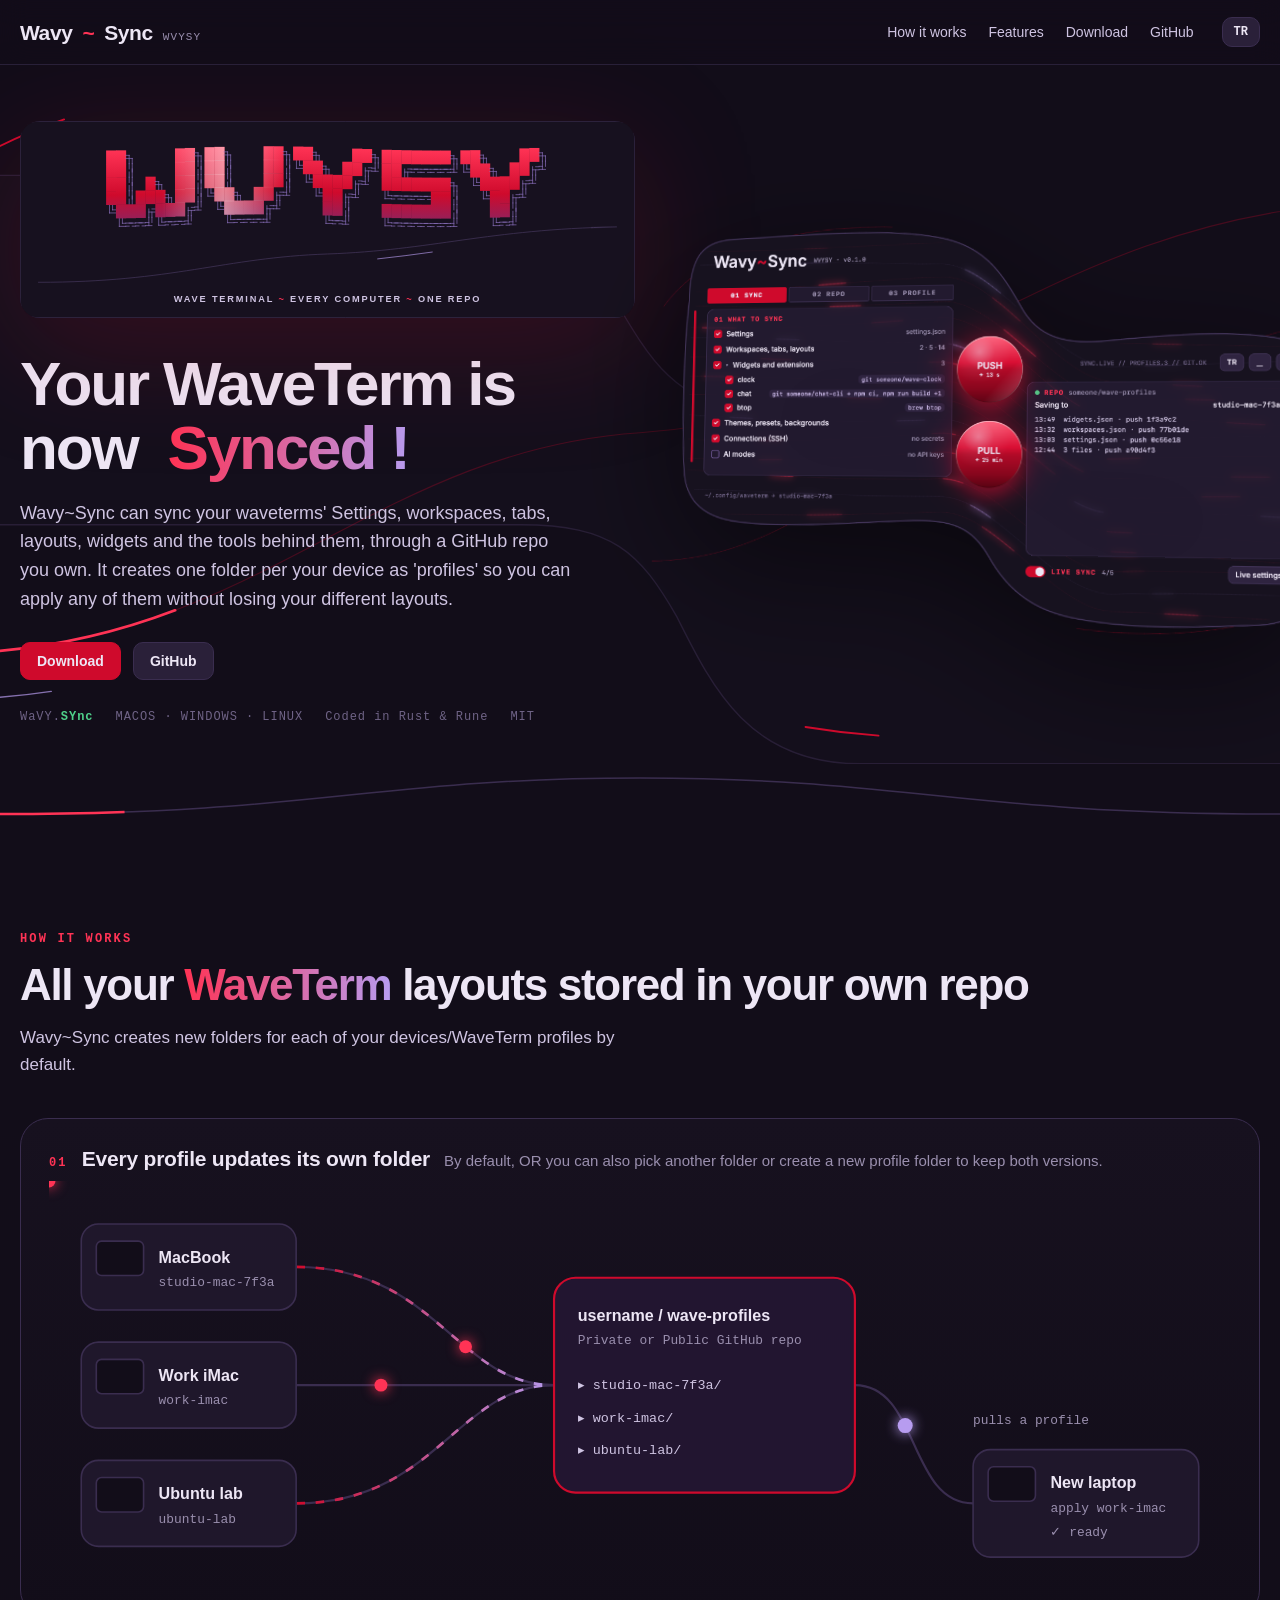
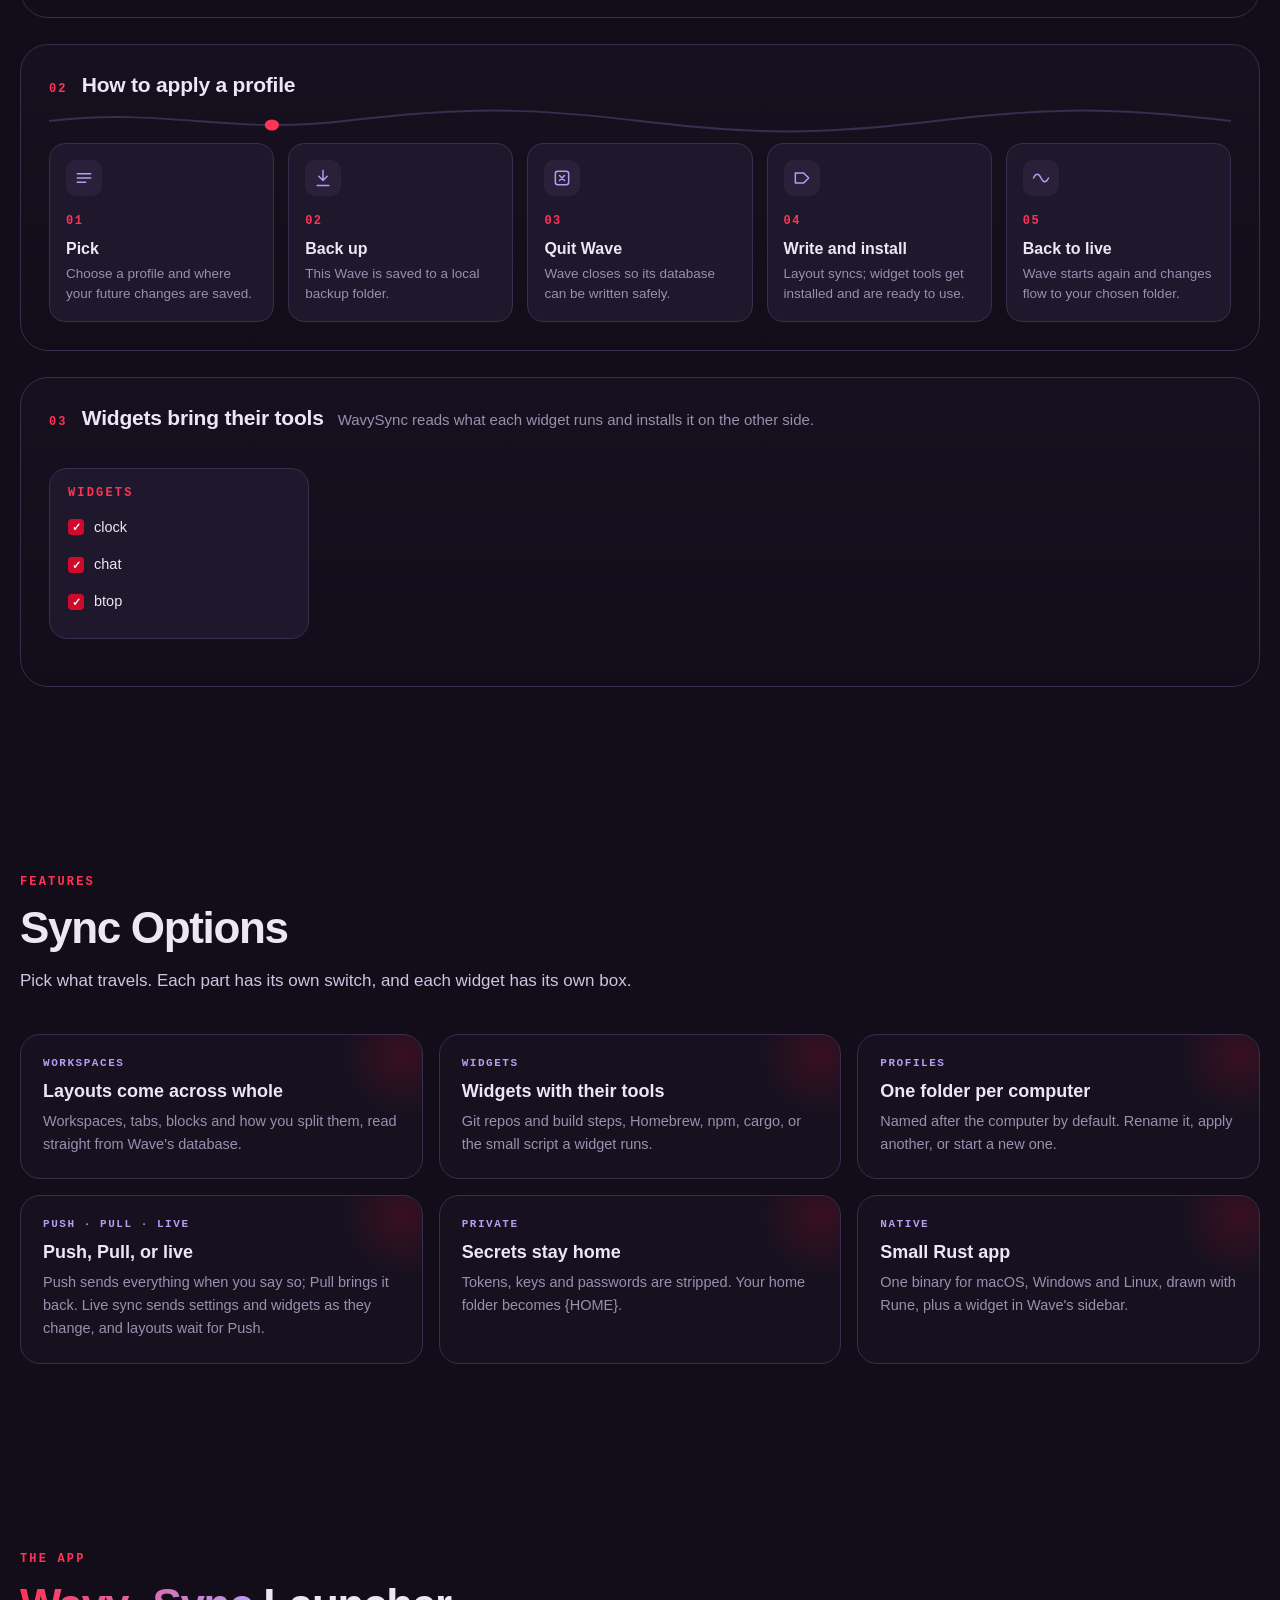
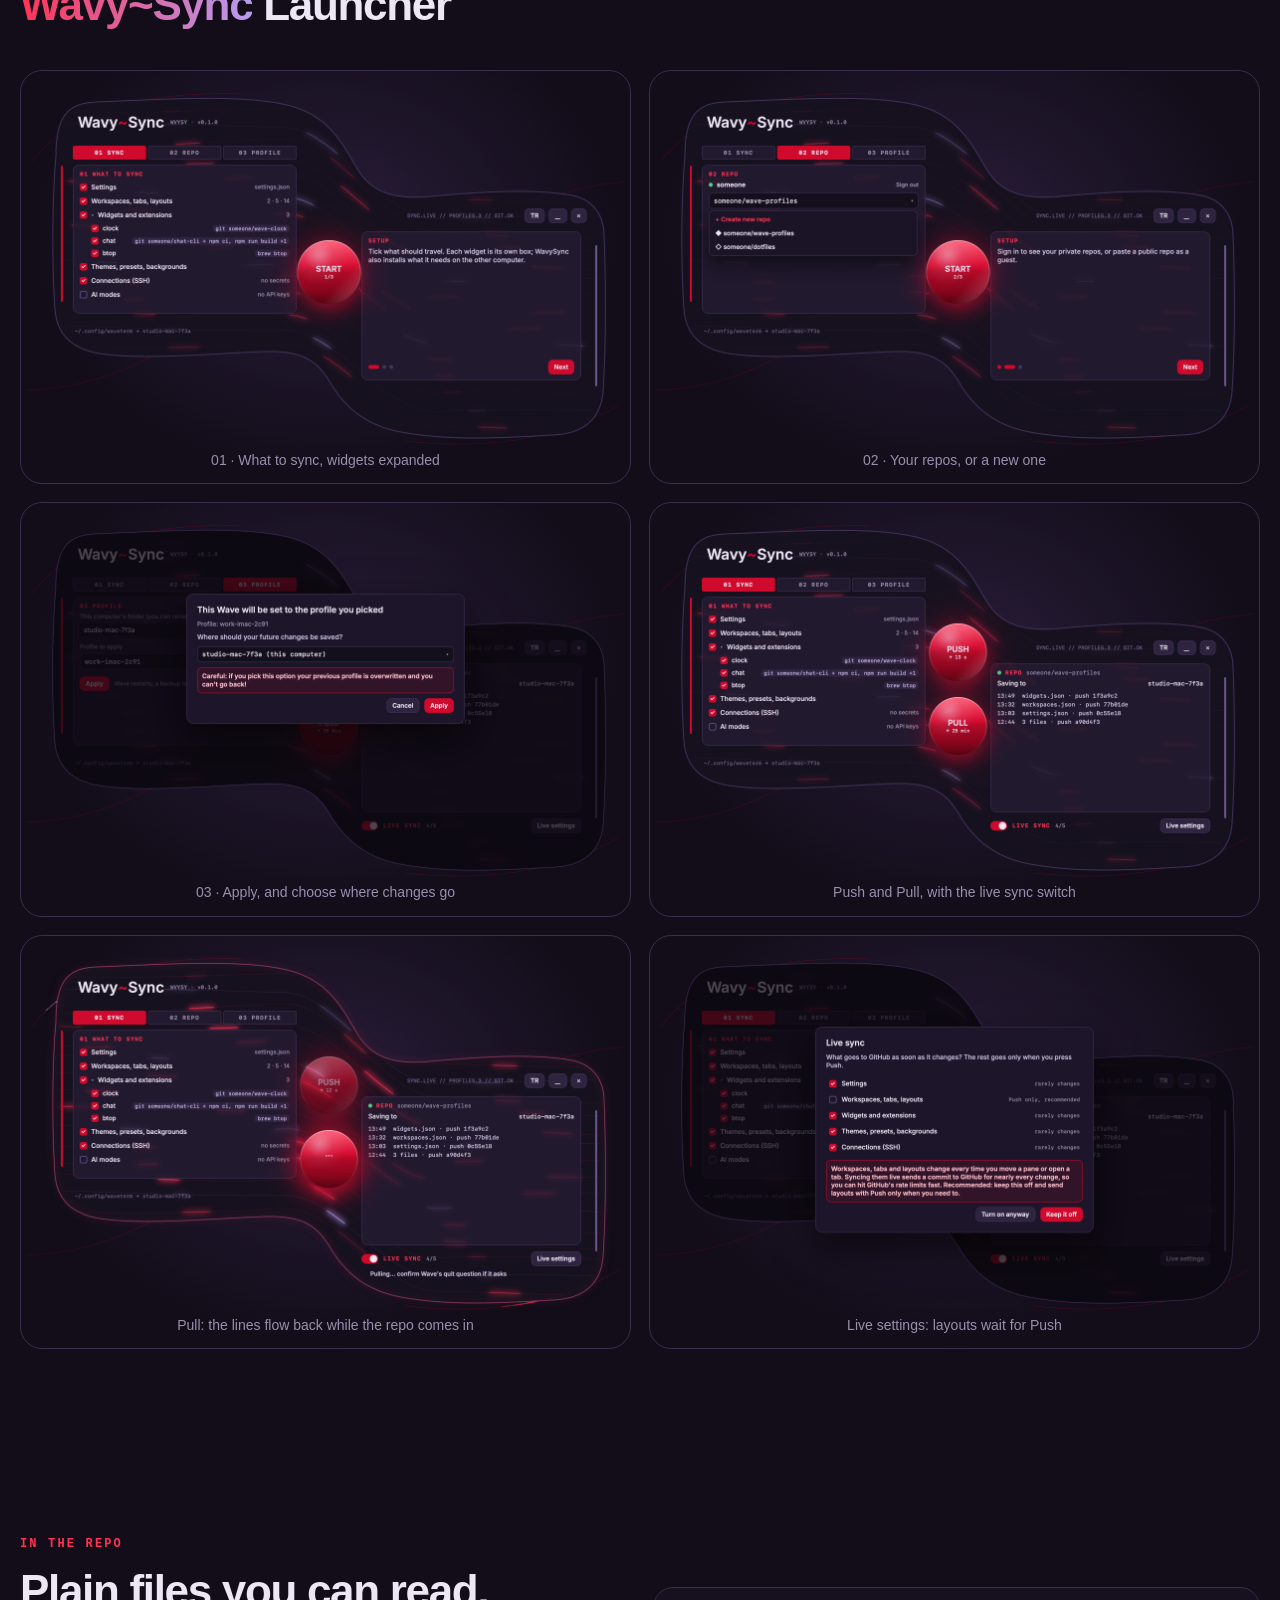
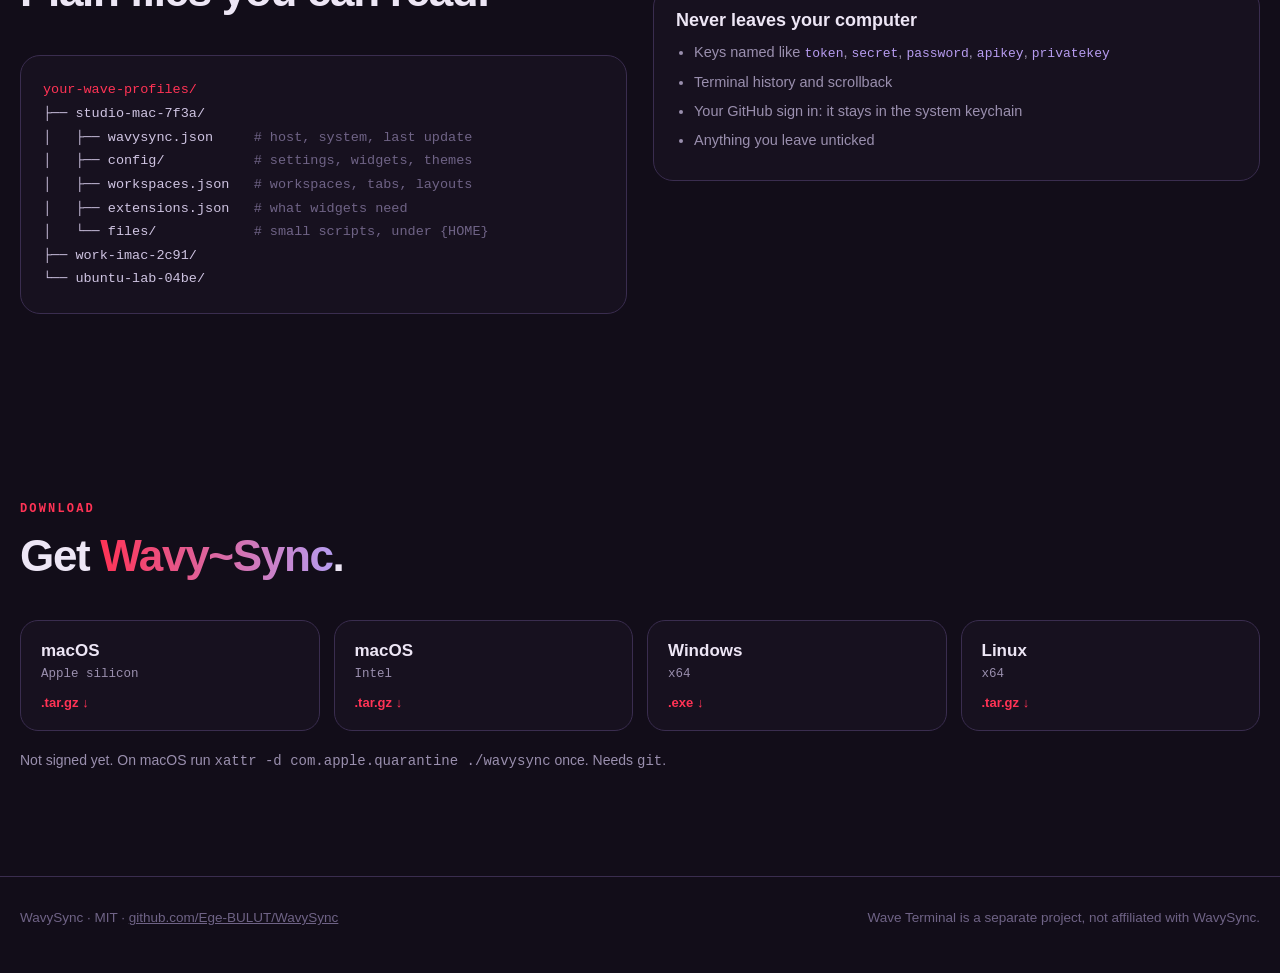
==== commit 7183c2cf: "README and site: new screenshots and tour for Push, Pull and live settings" ====
--- a/site/index.html
+++ b/site/index.html
@@ -7,7 +7,7 @@
 <meta name="description" content="Sync Wave Terminal across computers: settings, workspaces, tabs, layouts, widgets and the tools behind them, through a GitHub repo you own.">
 <meta property="og:title" content="WavySync">
 <meta property="og:description" content="Your Wave Terminal, on every computer.">
-<meta property="og:image" content="https://wavysync.vercel.app/sync.png">
+<meta property="og:image" content="https://wavysync.vercel.app/main.png">
 <meta name="theme-color" content="#120d19">
 <link rel="icon" href="data:image/svg+xml,%3Csvg xmlns='http://www.w3.org/2000/svg' viewBox='0 0 32 32'%3E%3Crect width='32' height='32' rx='8' fill='%23120d19'/%3E%3Cpath d='M5 19c4-8 8-8 11-3s7 5 11-3' fill='none' stroke='%23ff3355' stroke-width='3.5' stroke-linecap='round'/%3E%3C/svg%3E">
 <style>
@@ -220,7 +220,7 @@
       </div>
       <div class="ticker"><span>WaVY.<b>SYnc</b></span><span>MACOS · WINDOWS · LINUX</span><span>Coded in Rust &amp; Rune</span><span>MIT</span></div>
     </div>
-    <div class="shot"><img src="live.png" width="2400" height="1440" alt="WavySync window: what to sync on the left, live sync feed on the right"></div>
+    <div class="shot"><img src="main.png" width="2400" height="1440" alt="WavySync window: what to sync on the left, Push and Pull in the middle, the repo feed and live sync switch on the right"></div>
   </div>
 </header>
 
@@ -308,7 +308,7 @@
       <div class="card reveal"><span class="k">WORKSPACES</span><h3 data-i="f1.h">Layouts come across whole</h3><p data-i="f1.p">Workspaces, tabs, blocks and how you split them, read straight from Wave's database.</p></div>
       <div class="card reveal"><span class="k">WIDGETS</span><h3 data-i="f2.h">Widgets with their tools</h3><p data-i="f2.p">Git repos and build steps, Homebrew, npm, cargo, or the small script a widget runs.</p></div>
       <div class="card reveal"><span class="k">PROFILES</span><h3 data-i="f3.h">One folder per computer</h3><p data-i="f3.p">Named after the computer by default. Rename it, apply another, or start a new one.</p></div>
-      <div class="card reveal"><span class="k">LIVE</span><h3 data-i="f4.h">Pushes as you go</h3><p data-i="f4.p">A quiet background process commits only when something actually changed.</p></div>
+      <div class="card reveal"><span class="k">PUSH · PULL · LIVE</span><h3 data-i="f4.h">Push, Pull, or live</h3><p data-i="f4.p">Push sends everything when you say so; Pull brings it back. Live sync sends settings and widgets as they change, and layouts wait for Push.</p></div>
       <div class="card reveal"><span class="k">PRIVATE</span><h3 data-i="f5.h">Secrets stay home</h3><p data-i="f5.p">Tokens, keys and passwords are stripped. Your home folder becomes {HOME}.</p></div>
       <div class="card reveal"><span class="k">NATIVE</span><h3 data-i="f6.h">Small Rust app</h3><p data-i="f6.p">One binary for macOS, Windows and Linux, drawn with Rune, plus a widget in Wave's sidebar.</p></div>
     </div>
@@ -323,7 +323,9 @@
       <figure class="reveal"><img src="sync.png" width="2400" height="1440" alt="Step 1, what to sync" loading="lazy"><figcaption data-i="g1">01 · What to sync, widgets expanded</figcaption></figure>
       <figure class="reveal"><img src="repo.png" width="2400" height="1440" alt="Step 2, repo" loading="lazy"><figcaption data-i="g2">02 · Your repos, or a new one</figcaption></figure>
       <figure class="reveal"><img src="apply.png" width="2400" height="1440" alt="Apply dialog" loading="lazy"><figcaption data-i="g3">03 · Apply, and choose where changes go</figcaption></figure>
-      <figure class="reveal"><img src="live.png" width="2400" height="1440" alt="Live sync" loading="lazy"><figcaption data-i="g4">Live sync feed</figcaption></figure>
+      <figure class="reveal"><img src="main.png" width="2400" height="1440" alt="Push and Pull buttons" loading="lazy"><figcaption data-i="g4">Push and Pull, with the live sync switch</figcaption></figure>
+      <figure class="reveal"><img src="pull.png" width="2400" height="1440" alt="Pull running" loading="lazy"><figcaption data-i="g5">Pull: the lines flow back while the repo comes in</figcaption></figure>
+      <figure class="reveal"><img src="live.png" width="2400" height="1440" alt="Live settings" loading="lazy"><figcaption data-i="g6">Live settings: layouts wait for Push</figcaption></figure>
     </div>
   </div>
 </section>
@@ -397,11 +399,11 @@
   "f1.h": "Düzenler olduğu gibi gelir", "f1.p": "Çalışma alanları, sekmeler, bloklar ve bölme düzenin, doğrudan Wave'in veritabanından.",
   "f2.h": "Araçlarıyla birlikte widget'lar", "f2.p": "Git depoları ve derleme adımları, Homebrew, npm, cargo ya da widget'ın çalıştırdığı küçük betik.",
   "f3.h": "Her bilgisayara bir klasör", "f3.p": "Varsayılan adı bilgisayarın adı. Değiştir, başkasını uygula ya da yenisini aç.",
-  "f4.h": "Sen çalıştıkça gönderir", "f4.p": "Sessiz bir arka plan süreci yalnızca gerçekten bir şey değiştiğinde commit atar.",
+  "f4.h": "Push, Pull ya da canlı", "f4.p": "Push istediğin an her şeyi gönderir, Pull geri getirir. Canlı senkron ayarları ve widget'ları değiştikçe gönderir; düzenler Push'u bekler.",
   "f5.h": "Gizli bilgiler evde kalır", "f5.p": "Token, anahtar ve parolalar ayıklanır. Ev klasörün {HOME} olur.",
   "f6.h": "Küçük bir Rust uygulaması", "f6.p": "macOS, Windows ve Linux için tek dosya, Rune ile çizilmiş; bir de Wave kenar çubuğunda widget.",
   "g.k": "Uygulama", "g.h": "<em>Wavy~Sync</em> Başlatıcı",
-  "g1": "01 · Ne senkronlansın, widget'lar açık", "g2": "02 · Depoların ya da yeni bir depo", "g3": "03 · Uygula, değişikliklerin nereye gideceğini seç", "g4": "Canlı senkron akışı",
+  "g1": "01 · Ne senkronlansın, widget'lar açık", "g2": "02 · Depoların ya da yeni bir depo", "g3": "03 · Uygula, değişikliklerin nereye gideceğini seç", "g4": "Push ve Pull, canlı senkron anahtarıyla", "g5": "Pull: depo gelirken çizgiler geri akar", "g6": "Canlı ayarlar: düzenler Push'u bekler",
   "l.k": "Depoda", "l.h": "Kolay arkaplan yapısı.",
   "n.h": "Bilgisayarından hiç çıkmayanlar",
   "n.1": "<code>token</code>, <code>secret</code>, <code>password</code>, <code>apikey</code>, <code>privatekey</code> gibi adlı anahtarlar",
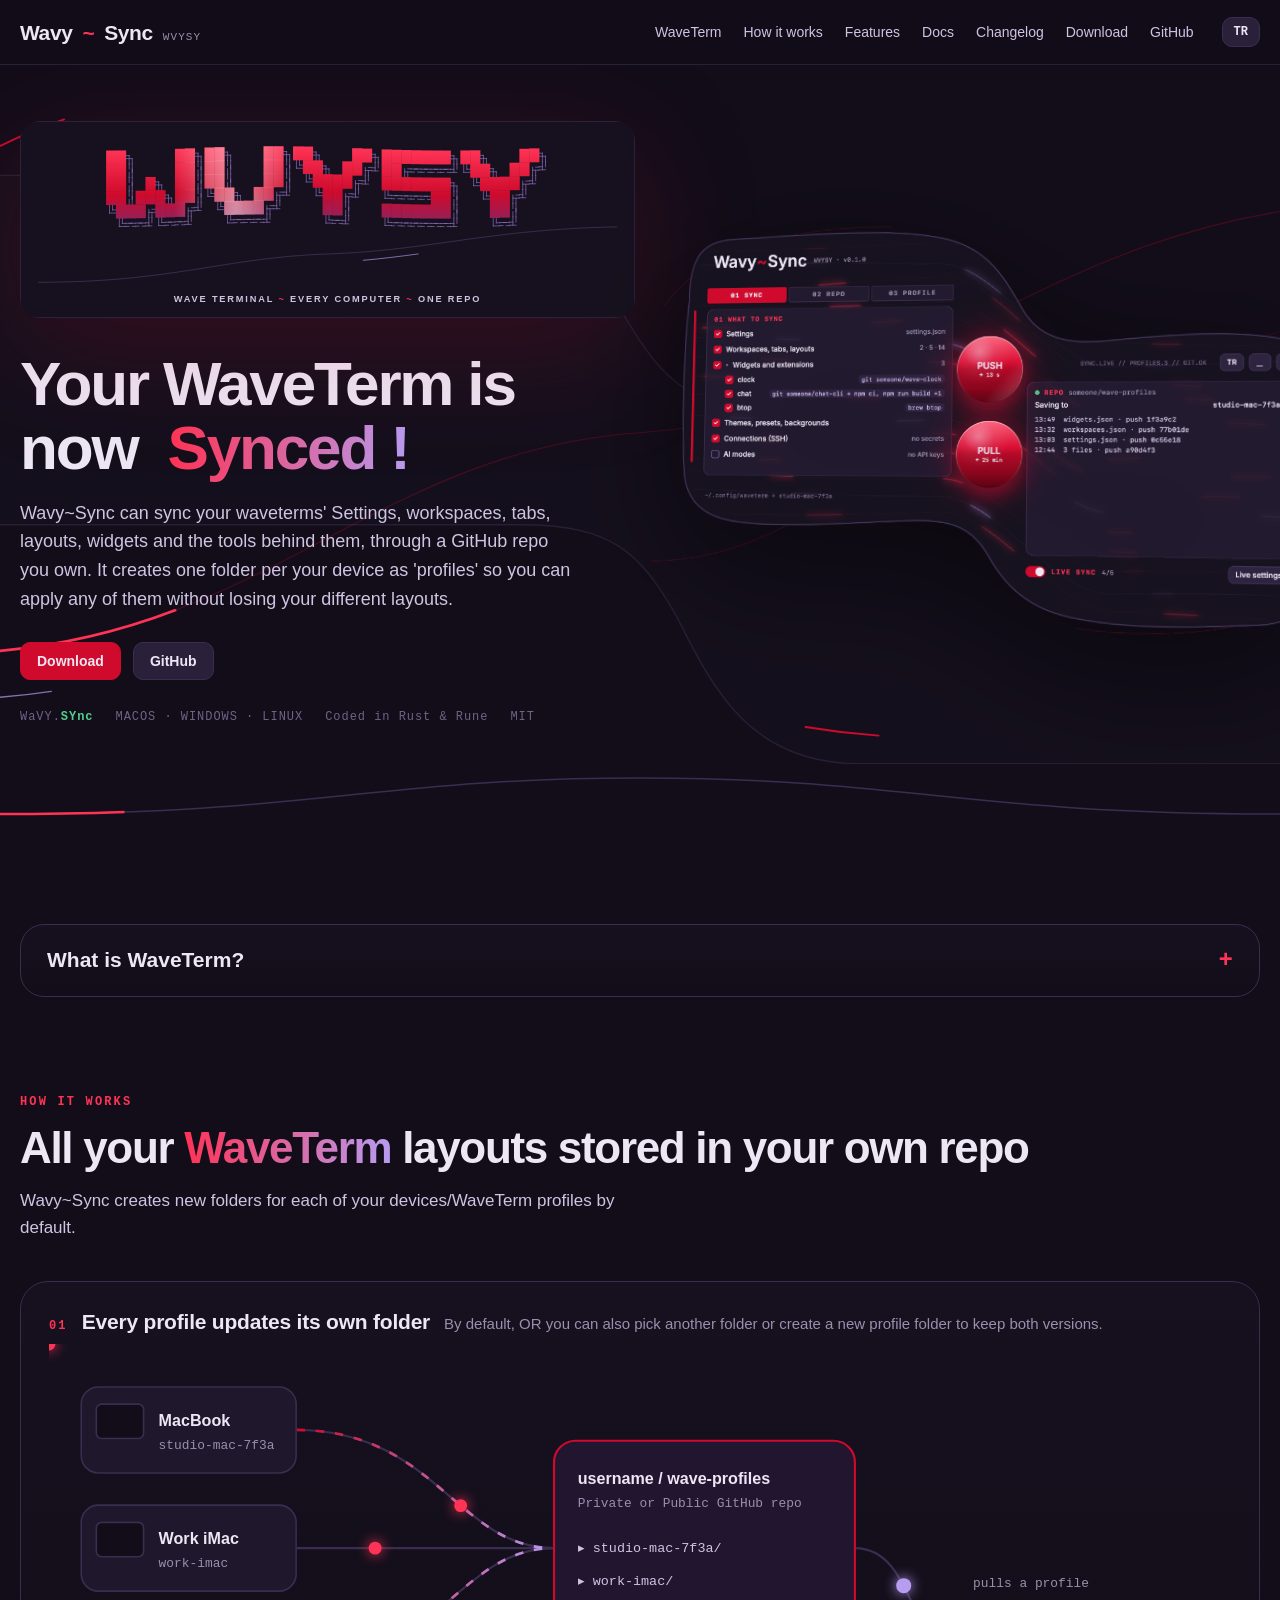
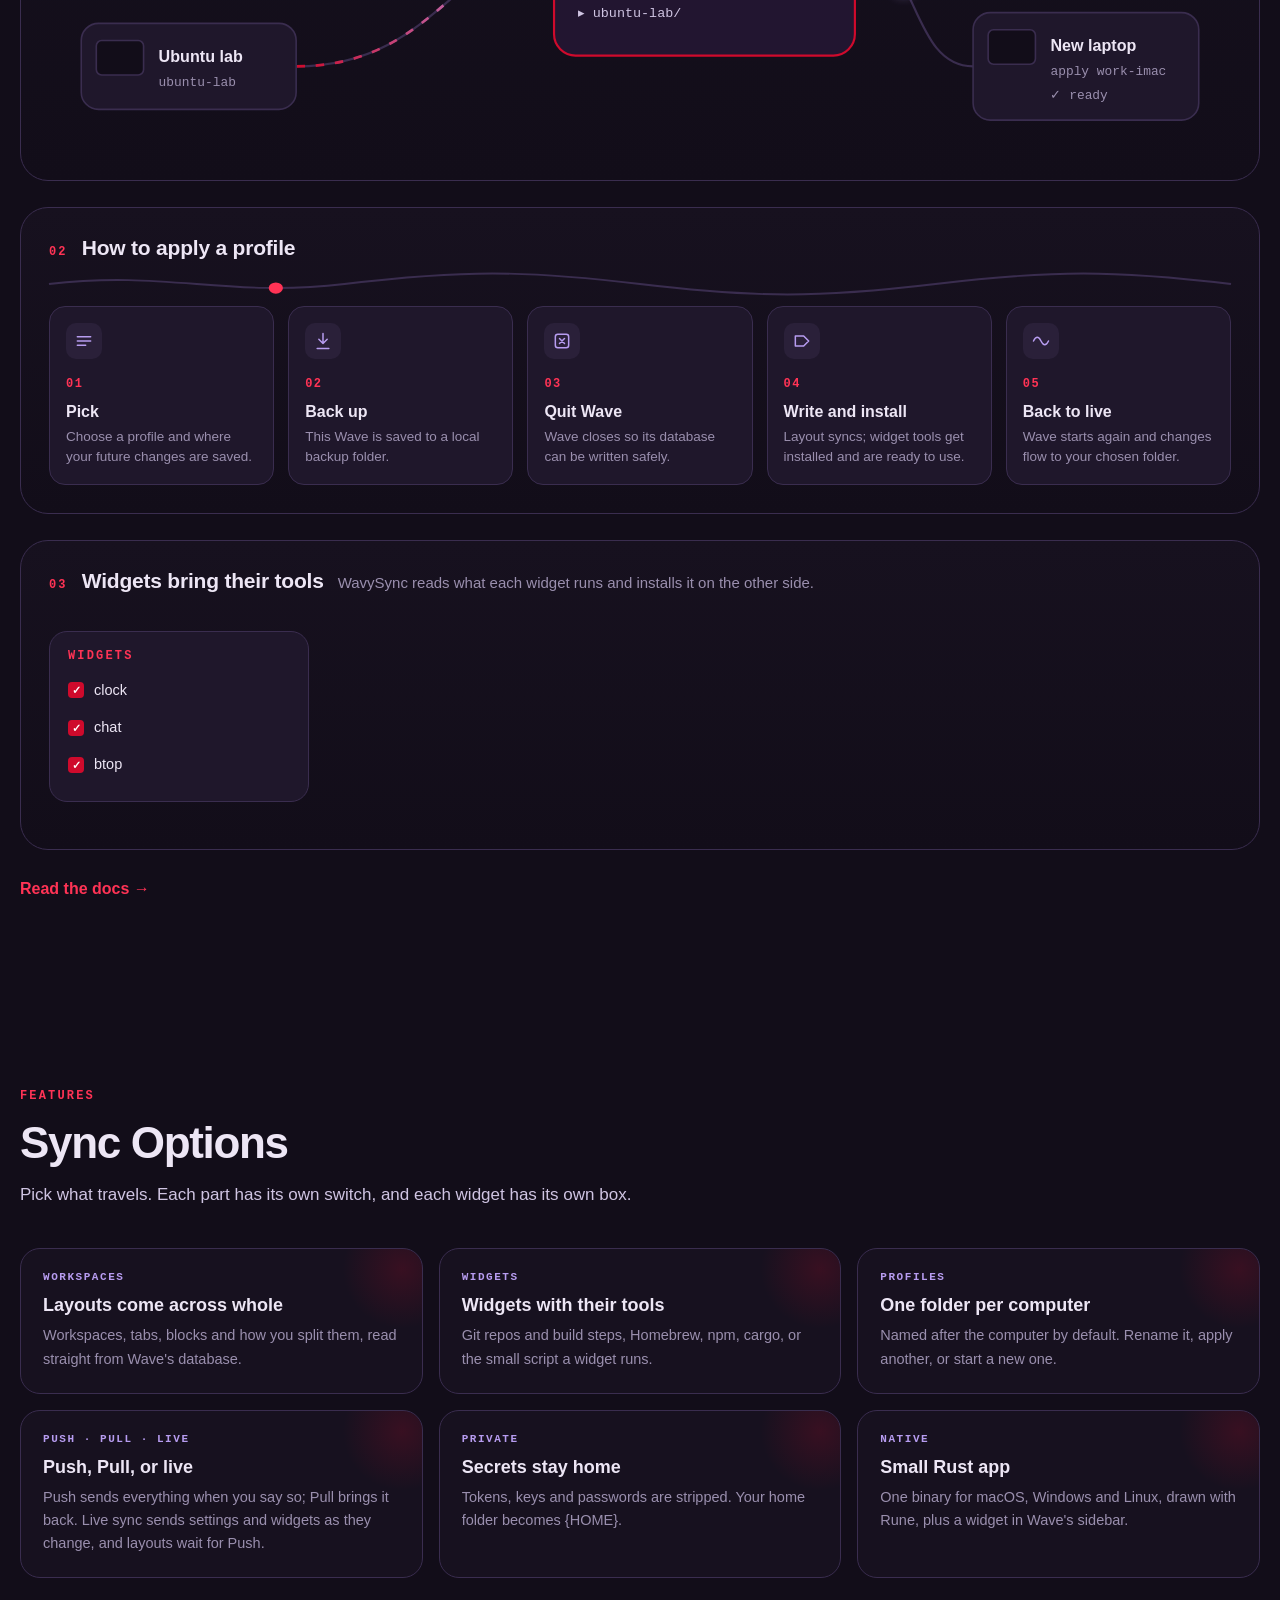
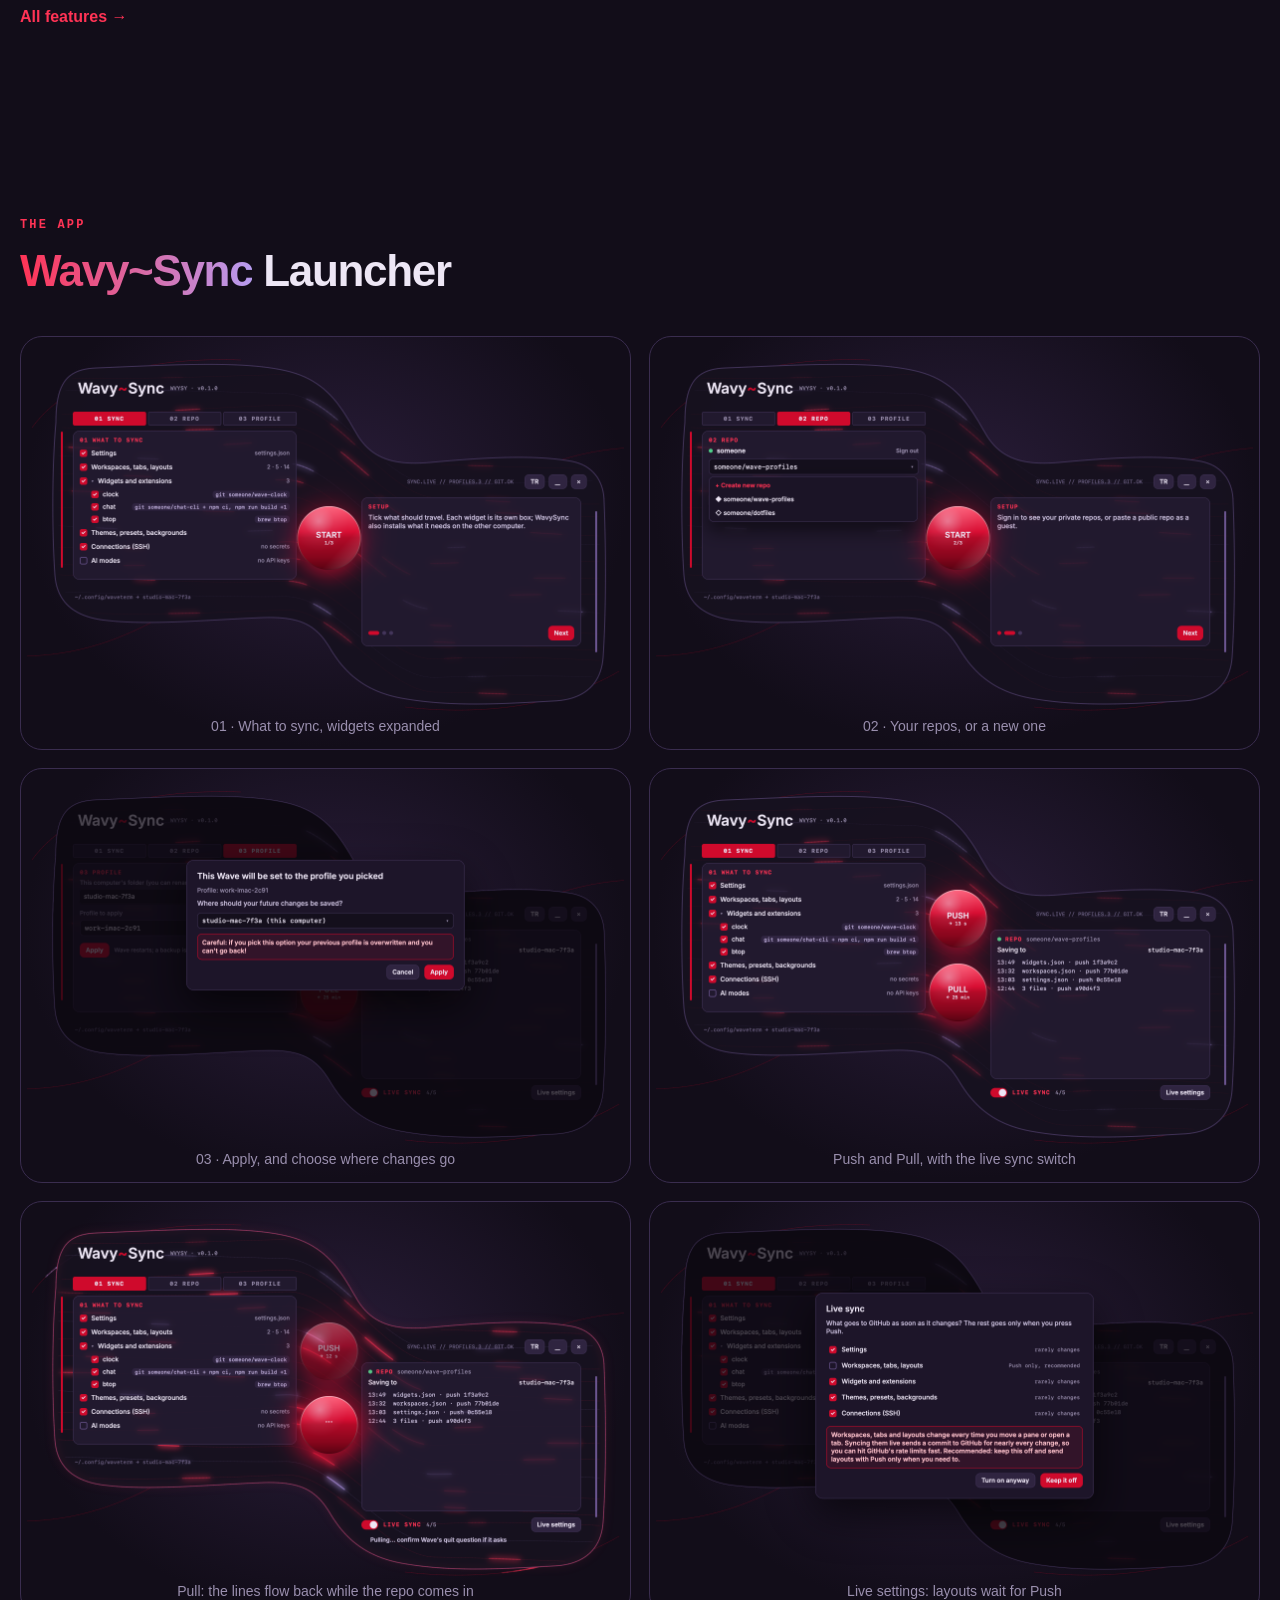
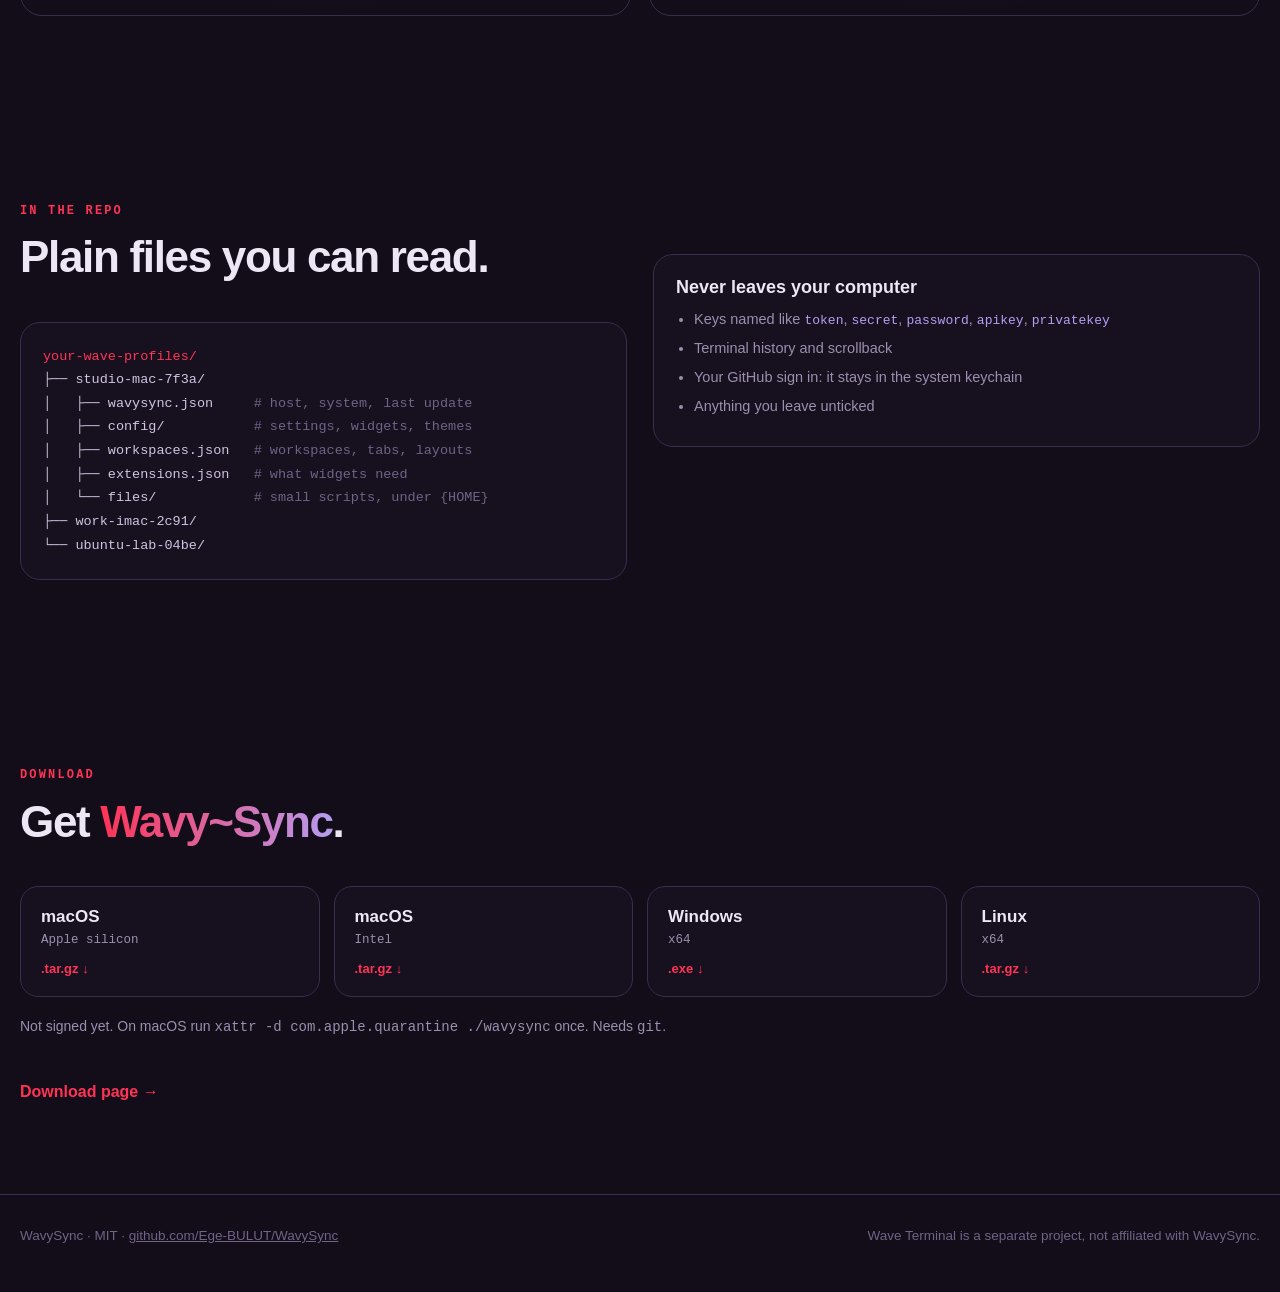
==== commit 3834f9b3: "Site: WaveTerm, Features, Download, Docs and Changelog pages; What is WaveTerm expander; editor page" ====
--- a/site/index.html
+++ b/site/index.html
@@ -10,191 +10,21 @@
 <meta property="og:image" content="https://wavysync.vercel.app/main.png">
 <meta name="theme-color" content="#120d19">
 <link rel="icon" href="data:image/svg+xml,%3Csvg xmlns='http://www.w3.org/2000/svg' viewBox='0 0 32 32'%3E%3Crect width='32' height='32' rx='8' fill='%23120d19'/%3E%3Cpath d='M5 19c4-8 8-8 11-3s7 5 11-3' fill='none' stroke='%23ff3355' stroke-width='3.5' stroke-linecap='round'/%3E%3C/svg%3E">
-<style>
-:root {
-  --bg: #120d19; --bg2: #17111f; --panel: #1f172b; --panel2: #2a2039; --edge: #3a2d4f;
-  --violet: #6b5590; --lilac: #b79cf0; --red: #cf0a2c; --red2: #ff3355;
-  --ink: #ede6f5; --soft: #cfc4e2; --muted: #9a8fae; --dim: #6f6386; --ok: #4fd18b;
-  --mono: ui-monospace, "SF Mono", "JetBrains Mono", "Cascadia Mono", Menlo, Consolas, monospace;
-  --sans: Inter, ui-sans-serif, -apple-system, BlinkMacSystemFont, "Segoe UI", Roboto, Helvetica, Arial, sans-serif;
-  --wrap: min(1240px, calc(100vw - 32px));
-}
-* { box-sizing: border-box; }
-html { scroll-behavior: smooth; }
-body { margin: 0; background: var(--bg); color: var(--ink); font: 16px/1.6 var(--sans); overflow-x: hidden; }
-a { color: inherit; }
-img { height: auto; }
-.wrap { width: var(--wrap); margin: 0 auto; }
-.mono { font-family: var(--mono); }
-.caps { font: 700 12px/1 var(--mono); letter-spacing: .18em; text-transform: uppercase; color: var(--red2); }
-
-/* nav */
-nav { position: sticky; top: 0; z-index: 20; backdrop-filter: blur(14px); background: rgba(18, 13, 25, .72); border-bottom: 1px solid rgba(58, 45, 79, .6); }
-nav .wrap { display: flex; align-items: center; gap: 28px; height: 64px; }
-.brand { font: 800 21px/1 var(--sans); text-decoration: none; letter-spacing: -.02em; display: flex; align-items: baseline; gap: 10px; }
-.brand b { color: var(--red2); font-weight: 800; }
-.brand small { font: 500 11px var(--mono); color: var(--muted); letter-spacing: .1em; }
-nav .links { display: flex; gap: 22px; margin-left: auto; font-size: 14px; color: var(--soft); }
-nav .links a { text-decoration: none; }
-nav .links a:hover { color: var(--ink); }
-.btn { display: inline-flex; align-items: center; gap: 8px; padding: 10px 16px; border-radius: 10px; font: 600 14px var(--sans); text-decoration: none; border: 1px solid var(--edge); background: var(--panel2); color: var(--ink); cursor: pointer; transition: background .2s, transform .2s; }
-.btn:hover { background: var(--edge); transform: translateY(-1px); }
-.btn.red { background: var(--red); border-color: var(--red); }
-.btn.red:hover { background: var(--red2); border-color: var(--red2); }
-.lang { padding: 7px 11px; font: 700 12px var(--mono); }
-
-/* hero */
-.hero { position: relative; padding: 56px 0 40px; }
-.hero svg.bg { position: absolute; inset: 0; width: 100%; height: 100%; pointer-events: none; }
-.tilde-fill { fill: var(--bg2); stroke: var(--edge); stroke-width: 1.5; }
-.swift { fill: none; stroke-linecap: round; }
-.swift.base { stroke: rgba(207, 10, 44, .28); stroke-width: 1.2; }
-.swift.a { stroke: var(--red2); stroke-width: 3; stroke-dasharray: 260 2400; animation: flow 4.2s linear infinite; }
-.swift.b { stroke: var(--lilac); stroke-width: 1.6; stroke-dasharray: 120 2400; animation: flow 5.6s linear infinite reverse; opacity: .7; }
-.swift.c { stroke: var(--red); stroke-width: 2; stroke-dasharray: 80 1400; animation: flow 3.1s linear infinite; }
-@keyframes flow { from { stroke-dashoffset: 2600; } to { stroke-dashoffset: 0; } }
-.hero-grid { position: relative; display: grid; grid-template-columns: 1.05fr 1fr; gap: 40px; align-items: center; }
-.logo { width: 100%; max-width: 640px; display: block; filter: drop-shadow(0 30px 60px rgba(207, 10, 44, .18)); border-radius: 20px; }
-h1 { font: 800 clamp(36px, 5vw, 62px)/1.04 var(--sans); letter-spacing: -.035em; margin: 34px 0 18px; }
-h1 em, h2 em { font-style: normal; background: linear-gradient(90deg, var(--red2), var(--lilac), var(--red2)) 0 0 / 200% 100%; -webkit-background-clip: text; background-clip: text; color: transparent; animation: shift 6s linear infinite; }
-@keyframes shift { to { background-position: -200% 0; } }
-.lead { font-size: 18px; color: var(--soft); max-width: 560px; margin: 0 0 28px; }
-.cta { display: flex; gap: 12px; flex-wrap: wrap; }
-.shot { position: relative; transform: perspective(1400px) rotateY(-9deg) rotateX(4deg); animation: float 7s ease-in-out infinite; }
-.shot img { width: 118%; max-width: none; margin-left: -6%; display: block; filter: drop-shadow(0 40px 70px rgba(0, 0, 0, .55)); }
-@keyframes float { 0%, 100% { transform: perspective(1400px) rotateY(-9deg) rotateX(4deg) translateY(0); } 50% { transform: perspective(1400px) rotateY(-7deg) rotateX(3deg) translateY(-12px); } }
-.ticker { margin-top: 30px; display: flex; gap: 22px; flex-wrap: wrap; font: 500 12px var(--mono); color: var(--dim); letter-spacing: .08em; }
-.ticker span b { color: var(--ok); font-weight: 700; }
-
-/* sections */
-section { padding: 90px 0; position: relative; }
-h2 { font: 800 clamp(30px, 3.6vw, 44px)/1.1 var(--sans); letter-spacing: -.03em; margin: 12px 0 14px; }
-.sub { color: var(--soft); max-width: 640px; margin: 0 0 40px; font-size: 17px; }
-h2:not(:has(+ .sub)) { margin-bottom: 40px; }
-.divider { display: block; width: 100%; height: 70px; }
-.divider path { fill: none; stroke: var(--edge); stroke-width: 1.5; }
-.divider .run { stroke: var(--red2); stroke-width: 2.5; stroke-dasharray: 140 3000; animation: flow 5s linear infinite; }
-
-/* diagrams */
-.stage { background: linear-gradient(180deg, var(--bg2), var(--bg)); border: 1px solid var(--edge); border-radius: 28px; padding: 28px; position: relative; overflow: hidden; }
-.stage + .stage { margin-top: 26px; }
-.stage-head { display: flex; align-items: baseline; gap: 14px; margin-bottom: 8px; flex-wrap: wrap; }
-.stage-head h3 { font: 700 21px var(--sans); margin: 0; letter-spacing: -.01em; }
-.stage-head p { margin: 0; color: var(--muted); font-size: 15px; }
-.stage svg { width: 100%; height: auto; display: block; }
-.node rect { fill: var(--panel); stroke: var(--edge); stroke-width: 1.5; }
-.node .t { fill: var(--ink); font: 600 15px var(--sans); }
-.node .s { fill: var(--muted); font: 500 12px var(--mono); }
-.node.repo rect { fill: #221530; stroke: var(--red); stroke-width: 2; }
-.node .scr { fill: var(--bg); stroke: var(--edge); }
-.wire { fill: none; stroke: var(--edge); stroke-width: 2; }
-.wire.hot { stroke: url(#wireGrad); stroke-width: 2.5; stroke-dasharray: 8 10; animation: dash 1.2s linear infinite; }
-@keyframes dash { to { stroke-dashoffset: -36; } }
-.pkt { fill: var(--red2); filter: drop-shadow(0 0 6px var(--red2)); }
-.pkt.v { fill: var(--lilac); filter: drop-shadow(0 0 6px var(--lilac)); }
-.folder { font: 500 12.5px var(--mono); fill: var(--soft); }
-.folder.on { animation: blink 3s ease-in-out infinite; }
-@keyframes blink { 0%, 100% { fill: var(--soft); } 12% { fill: var(--red2); } 30% { fill: var(--soft); } }
-
-/* apply pipeline */
-.steps { display: grid; grid-template-columns: repeat(5, 1fr); gap: 14px; margin-top: 46px; position: relative; }
-.step { background: var(--panel); border: 1px solid var(--edge); border-radius: 16px; padding: 16px; position: relative; z-index: 1; animation: lit 10s infinite; }
-.step:nth-child(1) { animation-delay: 0s; } .step:nth-child(2) { animation-delay: 2s; } .step:nth-child(3) { animation-delay: 4s; } .step:nth-child(4) { animation-delay: 6s; } .step:nth-child(5) { animation-delay: 8s; }
-@keyframes lit { 0%, 18% { z-index: 3; border-color: var(--red); box-shadow: 0 0 0 1px var(--red), 0 14px 40px rgba(207, 10, 44, .25); transform: translateY(-4px); } 24%, 100% { z-index: 1; border-color: var(--edge); box-shadow: none; transform: none; } }
-.step .n { font: 700 12px var(--mono); color: var(--red2); letter-spacing: .12em; }
-.step h4 { margin: 8px 0 6px; font: 700 16px var(--sans); }
-.step p { margin: 0; color: var(--muted); font-size: 13.5px; line-height: 1.5; }
-.step .ic { width: 36px; height: 36px; border-radius: 10px; background: var(--panel2); display: grid; place-items: center; margin-bottom: 10px; }
-.step .ic svg { width: 20px; height: 20px; stroke: var(--lilac); fill: none; stroke-width: 1.8; stroke-linecap: round; stroke-linejoin: round; }
-.rail { position: absolute; left: 0; right: 0; top: -36px; height: 28px; z-index: 4; pointer-events: none; }
-.rail svg { width: 100%; height: 28px; display: block; overflow: visible; }
-
-/* widget deps */
-.deps { display: grid; grid-template-columns: 260px 1fr; gap: 26px; align-items: center; margin-top: 18px; }
-.wcard { background: var(--panel); border: 1px solid var(--edge); border-radius: 18px; padding: 18px; }
-.wcard .row { display: flex; align-items: center; gap: 10px; padding: 7px 0; font-size: 14.5px; }
-.chk { width: 16px; height: 16px; border-radius: 4px; background: var(--red); display: grid; place-items: center; color: #fff; font-size: 11px; font-weight: 800; flex: none; }
-.chips { display: flex; flex-direction: column; gap: 12px; }
-.chip { display: flex; align-items: center; gap: 12px; background: var(--panel); border: 1px solid var(--edge); border-radius: 14px; padding: 12px 16px; font: 500 13.5px var(--mono); color: var(--soft); opacity: 0; transform: translateX(-24px); animation: chipIn 9s infinite; }
-.chip:nth-child(2) { animation-delay: .5s; } .chip:nth-child(3) { animation-delay: 1s; } .chip:nth-child(4) { animation-delay: 1.5s; }
-.chip b { color: var(--ink); font-weight: 700; min-width: 64px; }
-.chip .ok { margin-left: auto; color: var(--ok); opacity: 0; animation: okIn 9s infinite; animation-delay: inherit; }
-@keyframes chipIn { 0% { opacity: 0; transform: translateX(-24px); } 8%, 82% { opacity: 1; transform: none; } 92%, 100% { opacity: 0; transform: translateX(12px); } }
-@keyframes okIn { 0%, 30% { opacity: 0; } 38%, 82% { opacity: 1; } 92%, 100% { opacity: 0; } }
-
-/* features */
-.grid { display: grid; grid-template-columns: repeat(3, 1fr); gap: 16px; }
-.card { background: var(--bg2); border: 1px solid var(--edge); border-radius: 20px; padding: 22px; position: relative; overflow: hidden; transition: border-color .25s, transform .25s; }
-.card:hover { border-color: var(--violet); transform: translateY(-3px); }
-.card::after { content: ""; position: absolute; right: -40px; top: -40px; width: 120px; height: 120px; border-radius: 50%; background: radial-gradient(circle, rgba(207, 10, 44, .18), transparent 70%); }
-.card h3 { margin: 0 0 8px; font: 700 18px var(--sans); }
-.card p { margin: 0; color: var(--muted); font-size: 14.5px; }
-.card .k { font: 700 11px var(--mono); color: var(--lilac); letter-spacing: .14em; display: block; margin-bottom: 12px; }
-
-/* gallery */
-.gallery { display: grid; grid-template-columns: 1fr 1fr; gap: 18px; }
-.gallery figure { margin: 0; background: radial-gradient(ellipse at 50% 40%, #2a1d3a, var(--bg) 70%); border: 1px solid var(--edge); border-radius: 22px; padding: 16px 6px 12px; }
-.gallery img { width: 100%; display: block; }
-.gallery figcaption { text-align: center; color: var(--muted); font-size: 14px; margin-top: 4px; }
-
-/* layout + download */
-.split { display: grid; grid-template-columns: 1fr 1fr; gap: 26px; align-items: start; }
-pre.tree { margin: 0; background: var(--bg2); border: 1px solid var(--edge); border-radius: 20px; padding: 22px; font: 500 13.5px/1.75 var(--mono); color: var(--soft); overflow-x: auto; }
-pre.tree .c { color: var(--dim); }
-pre.tree .r { color: var(--red2); }
-.never { background: var(--bg2); border: 1px solid var(--edge); border-radius: 20px; padding: 22px; }
-.never h3 { margin: 0 0 10px; font: 700 18px var(--sans); }
-.never ul { margin: 0; padding-left: 18px; color: var(--muted); font-size: 14.5px; }
-.never li { margin: 6px 0; }
-.never code, .dl code { font: 500 13px var(--mono); color: var(--lilac); }
-.dl { display: grid; grid-template-columns: repeat(4, 1fr); gap: 14px; }
-.os { background: var(--bg2); border: 1px solid var(--edge); border-radius: 18px; padding: 20px; text-decoration: none; display: flex; flex-direction: column; gap: 6px; transition: border-color .2s, transform .2s; }
-.os:hover { border-color: var(--red); transform: translateY(-3px); }
-.os b { font: 700 17px var(--sans); }
-.os span { color: var(--muted); font: 500 12.5px var(--mono); }
-.os i { font-style: normal; color: var(--red2); font: 700 13px var(--sans); margin-top: 8px; }
-.note { color: var(--muted); font-size: 14px; margin-top: 18px; }
-footer { border-top: 1px solid var(--edge); padding: 30px 0 46px; color: var(--dim); font-size: 13.5px; }
-footer .wrap { display: flex; gap: 20px; flex-wrap: wrap; justify-content: space-between; }
-
-.hero-grid > *, .split > *, .deps > *, .grid > *, .gallery > * { min-width: 0; }
-.reveal { opacity: 0; transform: translateY(26px); transition: opacity .8s ease, transform .8s ease; }
-.reveal.in { opacity: 1; transform: none; }
-
-@media (max-width: 980px) {
-  .hero-grid, .split, .deps { grid-template-columns: 1fr; }
-  .shot img { width: 100%; margin: 0; }
-  .never { margin-top: 0 !important; }
-  .grid { grid-template-columns: 1fr 1fr; }
-  .steps { grid-template-columns: 1fr 1fr; }
-  .dl { grid-template-columns: 1fr 1fr; }
-  nav .links a.opt { display: none; }
-}
-@media (max-width: 620px) {
-  .grid, .gallery, .steps, .dl { grid-template-columns: 1fr; }
-  .stage { padding: 18px; border-radius: 20px; }
-  section { padding: 60px 0; }
-  nav .links { gap: 14px; }
-  .brand small { display: none; }
-  .rail { display: none; }
-}
-@media (prefers-reduced-motion: reduce) {
-  *, *::before, *::after { animation: none !important; transition: none !important; }
-  .reveal { opacity: 1; transform: none; }
-  .chip, .chip .ok { opacity: 1; transform: none; }
-}
-</style>
+<link rel="stylesheet" href="site.css">
 </head>
 <body>
 
 <nav>
   <div class="wrap">
-    <a class="brand" href="#">Wavy<b>~</b>Sync <small>WVYSY</small></a>
+    <a class="brand" href="./">Wavy<b>~</b>Sync <small>WVYSY</small></a>
     <div class="links">
+      <a href="waveterm/" data-i="nav.wt">WaveTerm</a>
       <a href="#how" class="opt" data-i="nav.how">How it works</a>
-      <a href="#features" class="opt" data-i="nav.features">Features</a>
-      <a href="#download" data-i="nav.download">Download</a>
-      <a href="https://github.com/Ege-BULUT/WavySync">GitHub</a>
+      <a href="features/" data-i="nav.features">Features</a>
+      <a href="docs/" data-i="nav.docs">Docs</a>
+      <a href="changelog/" class="opt" data-i="nav.changelog">Changelog</a>
+      <a href="download/" data-i="nav.download">Download</a>
+      <a href="https://github.com/Ege-BULUT/WavySync" class="opt">GitHub</a>
     </div>
     <button class="btn lang" id="lang" aria-label="Language">TR</button>
   </div>
@@ -226,6 +56,61 @@
 
 <svg class="divider" viewBox="0 0 1440 70" preserveAspectRatio="none" aria-hidden="true"><path d="M0 50 C 360 50 420 14 720 14 S 1080 50 1440 50"/><path class="run" d="M0 50 C 360 50 420 14 720 14 S 1080 50 1440 50"/></svg>
 
+<section id="waveterm">
+  <div class="wrap">
+    <details class="wt reveal">
+      <summary data-i="wt.sum">What is WaveTerm?</summary>
+      <div class="wt-body">
+  <blockquote class="src">
+    <p>Wave is an open-source, AI-integrated terminal for macOS, Linux, and Windows. It works with any AI model. Bring your own API keys for OpenAI, Claude, or Gemini, or run local models via Ollama and LM Studio. No accounts required.</p>
+    <p>Wave also supports durable SSH sessions that survive network interruptions and restarts, with automatic reconnection. Edit remote files with a built-in graphical editor and preview files inline without leaving the terminal.</p>
+    <cite>Wave Terminal README · github.com/wavetermdev/waveterm</cite>
+  </blockquote>
+  <blockquote class="src">
+    <p>Wave is an open-source terminal with superpowers, integrating file previews, file editing, AI, web browsing, and workspace organization.</p>
+    <cite>waveterm.dev</cite>
+  </blockquote>
+  <div class="linkrow">
+    <a class="btn red" href="https://github.com/wavetermdev/waveterm/releases/latest" data-i="wt.dl">Download the latest stable release</a>
+    <a class="btn" href="https://www.waveterm.dev">waveterm.dev</a>
+    <a class="btn" href="https://github.com/wavetermdev/waveterm">GitHub</a>
+    <a class="btn" href="https://docs.waveterm.dev" data-i="wt.docs">Documentation</a>
+  </div>
+  <p class="rel"><span data-i="wt.latest">Latest stable release:</span> <a data-wave-rel href="https://github.com/wavetermdev/waveterm/releases/tag/v0.14.5">v0.14.5</a> · <span data-wave-date>2026-04-16</span> · macOS · Windows · Linux</p>
+  <figure class="wt-shot"><img src="waveterm/img/wave.webp" width="3680" height="2382" alt="Wave Terminal with terminals, a web view, file preview and Wave AI" loading="lazy"></figure>
+
+  <h3 class="sec" data-i="wt.fh">Features</h3>
+  <p class="rel" data-i="wt.note">In Wave's own words, from waveterm.dev and the Wave Terminal README.</p>
+  <div class="wt-feats">
+    <figure><img src="waveterm/img/layouts.jpg" width="1633" height="935" alt="Screen Splitting and Layouts" loading="lazy"><figcaption><b>Screen Splitting and Layouts</b>Split screens and arrange terminals, editors, and web views into workspaces and dashboards</figcaption></figure>
+    <figure><img src="waveterm/img/connections.png" width="1316" height="1038" alt="Manage Remote Machines" loading="lazy"><figcaption><b>Manage Remote Machines</b>Quickly switch between remote servers and clusters with our SSH connection manager (with WSL support)</figcaption></figure>
+    <figure><img src="waveterm/img/files.webp" width="3456" height="2160" alt="Work with Remote Files" loading="lazy"><figcaption><b>Work with Remote Files</b>Navigate directories, preview markdown and images, and manage files on remote machines</figcaption></figure>
+    <figure><img src="waveterm/img/browser.webp" width="3456" height="2160" alt="Inline Web Browser" loading="lazy"><figcaption><b>Inline Web Browser</b>Built-in web browser to access Github, StackOverflow, dashboards, and your own apps</figcaption></figure>
+  </div>
+
+  <h3 class="sec" data-i="wt.kh">Key Features</h3>
+  <ul class="keyf">
+    <li>Wave AI - Context-aware terminal assistant that reads your terminal output, analyzes widgets, and performs file operations</li>
+    <li>Durable SSH Sessions - Remote terminal sessions survive connection interruptions, network changes, and Wave restarts with automatic reconnection</li>
+    <li>Flexible drag &amp; drop interface to organize terminal blocks, editors, web browsers, and AI assistants</li>
+    <li>Built-in editor for editing remote files with syntax highlighting and modern editor features</li>
+    <li>Rich file preview system for remote files (markdown, images, video, PDFs, CSVs, directories)</li>
+    <li>Quick full-screen toggle for any block - expand terminals, editors, and previews for better visibility, then instantly return to multi-block view</li>
+    <li>AI chat widget with support for multiple models (OpenAI, Claude, Azure, Perplexity, Ollama)</li>
+    <li>Command Blocks for isolating and monitoring individual commands</li>
+    <li>One-click remote connections with full terminal and file system access</li>
+    <li>Secure secret storage using native system backends - store API keys and credentials locally, access them across SSH sessions</li>
+    <li>Rich customization including tab themes, terminal styles, and background images</li>
+    <li>Powerful <code>wsh</code> command system for managing your workspace from the CLI and sharing data between terminal sessions</li>
+    <li>Connected file management with <code>wsh file</code> - seamlessly copy and sync files between local and remote SSH hosts</li>
+  </ul>
+  <p class="rel" data-i="wt.lic">Text and screenshots from Wave Terminal by Command Line Inc., Apache License 2.0. WavySync is not affiliated with Wave Terminal.</p>
+        <a class="more" href="waveterm/" data-i="wt.page">Open as a page →</a>
+      </div>
+    </details>
+  </div>
+</section>
+
 <section id="how">
   <div class="wrap">
     <span class="caps" data-i="how.k">How it works</span>
@@ -296,6 +181,7 @@
         </div>
       </div>
     </div>
+    <a class="more" href="docs/" data-i="more.docs">Read the docs →</a>
   </div>
 </section>
 
@@ -312,6 +198,7 @@
       <div class="card reveal"><span class="k">PRIVATE</span><h3 data-i="f5.h">Secrets stay home</h3><p data-i="f5.p">Tokens, keys and passwords are stripped. Your home folder becomes {HOME}.</p></div>
       <div class="card reveal"><span class="k">NATIVE</span><h3 data-i="f6.h">Small Rust app</h3><p data-i="f6.p">One binary for macOS, Windows and Linux, drawn with Rune, plus a widget in Wave's sidebar.</p></div>
     </div>
+    <a class="more" href="features/" data-i="more.f">All features →</a>
   </div>
 </section>
 
@@ -368,6 +255,7 @@
       <a class="os" href="https://github.com/Ege-BULUT/WavySync/releases/latest/download/wavysync-linux-x64.tar.gz"><b>Linux</b><span>x64</span><i>.tar.gz ↓</i></a>
     </div>
     <p class="note" data-i="dl.n">Not signed yet. On macOS run <code>xattr -d com.apple.quarantine ./wavysync</code> once. Needs <code>git</code>.</p>
+    <a class="more" href="download/" data-i="more.dl">Download page →</a>
   </div>
 </section>
 
@@ -378,62 +266,6 @@
   </div>
 </footer>
 
-<script>
-const TR = {
-  "nav.how": "Nasıl çalışır", "nav.features": "Özellikler", "nav.download": "İndir",
-  "hero.h": "WaveTerm'in artık&nbsp;&nbsp;<em>Senkronize !</em>",
-  "hero.p": "Wavy~Sync, WaveTerm'inin ayarlarını, çalışma alanlarını, sekmelerini, düzenlerini, widget'larını ve arkalarındaki araçları senin GitHub deponla senkronize eder. Her cihazın için 'profil' olarak bir klasör oluşturur; farklı düzenlerini kaybetmeden istediğini uygulayabilirsin.",
-  "hero.dl": "İndir", "hero.gh": "GitHub",
-  "how.k": "Nasıl çalışır", "how.h": "Tüm <em>WaveTerm</em> şablonların kendi deponda",
-  "how.p": "Wavy~Sync varsayılan olarak her cihazın/WaveTerm profilin için yeni bir klasör açar.",
-  "d1.h": "Her profil kendi klasörünü günceller", "d1.p": "Varsayılanlar yerine istersen başka bir klasör seçebilir ya da iki sürümü de tutmak için yeni bir profil klasörü açabilirsin.",
-  "d1.repo": "Private ya da Public GitHub deposu", "d1.new": "Yeni laptop", "d1.apply": "work-imac uygula", "d1.pull": "Profili çeker",
-  "d2.h": "Profil nasıl uygulanır",
-  "s1.h": "Seç", "s1.p": "Profili ve ileride değişikliklerin nereye kaydedileceğini seç.",
-  "s2.h": "Yedekle", "s2.p": "Bu Wave yerel bir yedek klasörüne kaydedilir.",
-  "s3.h": "Wave'i kapat", "s3.p": "Veritabanı güvenle yazılsın diye Wave kapanır.",
-  "s4.h": "Yaz ve kur", "s4.p": "Düzen senkronlanır; widget araçları kurulur ve kullanıma hazır olur.",
-  "s5.h": "Yeniden canlı", "s5.p": "Wave yeniden açılır, değişiklikler seçtiğin klasöre akar.",
-  "d3.h": "Widget'lar bağımlılıklarını da getirir", "d3.p": "WavySync her widget'ın neyi çalıştırdığını okur ve diğer tarafa kurar.", "d3.w": "Widget'lar",
-  "f.k": "Özellikler", "f.h": "Senkronizasyon Seçenekleri", "f.p": "Neyin taşınacağını sen seç. Her bölümün kendi anahtarı, her widget'ın kendi kutusu var.",
-  "f1.h": "Düzenler olduğu gibi gelir", "f1.p": "Çalışma alanları, sekmeler, bloklar ve bölme düzenin, doğrudan Wave'in veritabanından.",
-  "f2.h": "Araçlarıyla birlikte widget'lar", "f2.p": "Git depoları ve derleme adımları, Homebrew, npm, cargo ya da widget'ın çalıştırdığı küçük betik.",
-  "f3.h": "Her bilgisayara bir klasör", "f3.p": "Varsayılan adı bilgisayarın adı. Değiştir, başkasını uygula ya da yenisini aç.",
-  "f4.h": "Push, Pull ya da canlı", "f4.p": "Push istediğin an her şeyi gönderir, Pull geri getirir. Canlı senkron ayarları ve widget'ları değiştikçe gönderir; düzenler Push'u bekler.",
-  "f5.h": "Gizli bilgiler evde kalır", "f5.p": "Token, anahtar ve parolalar ayıklanır. Ev klasörün {HOME} olur.",
-  "f6.h": "Küçük bir Rust uygulaması", "f6.p": "macOS, Windows ve Linux için tek dosya, Rune ile çizilmiş; bir de Wave kenar çubuğunda widget.",
-  "g.k": "Uygulama", "g.h": "<em>Wavy~Sync</em> Başlatıcı",
-  "g1": "01 · Ne senkronlansın, widget'lar açık", "g2": "02 · Depoların ya da yeni bir depo", "g3": "03 · Uygula, değişikliklerin nereye gideceğini seç", "g4": "Push ve Pull, canlı senkron anahtarıyla", "g5": "Pull: depo gelirken çizgiler geri akar", "g6": "Canlı ayarlar: düzenler Push'u bekler",
-  "l.k": "Depoda", "l.h": "Kolay arkaplan yapısı.",
-  "n.h": "Bilgisayarından hiç çıkmayanlar",
-  "n.1": "<code>token</code>, <code>secret</code>, <code>password</code>, <code>apikey</code>, <code>privatekey</code> gibi adlı anahtarlar",
-  "n.2": "Terminal geçmişi ve kaydırma arabelleği", "n.3": "GitHub girişin: sistem anahtar zincirinde kalır", "n.4": "İşaretlemediğin her şey",
-  "dl.k": "İndir", "dl.h": "<em>Wavy~Sync</em>'i indir!",
-  "dl.n": "Henüz imzalı değil. macOS'ta bir kez <code>xattr -d com.apple.quarantine ./wavysync</code> çalıştır. <code>git</code> gerekir.",
-  "foot": "Wave Terminal ayrı bir projedir, WavySync ile bağlantılı değildir."
-};
-const EN = {};
-document.querySelectorAll("[data-i]").forEach(el => { EN[el.dataset.i] = el.innerHTML; });
-// SVG <text> has no innerHTML in every browser, so use textContent there.
-function setLang(tr) {
-  const dict = tr ? TR : EN;
-  document.documentElement.lang = tr ? "tr" : "en";
-  document.querySelectorAll("[data-i]").forEach(el => {
-    const v = dict[el.dataset.i];
-    if (v == null) return;
-    if (el instanceof SVGElement) el.textContent = v; else el.innerHTML = v;
-  });
-  document.getElementById("lang").textContent = tr ? "EN" : "TR";
-  try { localStorage.setItem("wvysy-lang", tr ? "tr" : "en"); } catch (e) {}
-}
-let saved = null;
-try { saved = localStorage.getItem("wvysy-lang"); } catch (e) {}
-let tr = saved ? saved === "tr" : (navigator.language || "").toLowerCase().startsWith("tr");
-if (tr) setLang(true);
-document.getElementById("lang").addEventListener("click", () => { tr = !tr; setLang(tr); });
-
-const io = new IntersectionObserver(es => es.forEach(e => { if (e.isIntersecting) { e.target.classList.add("in"); io.unobserve(e.target); } }), { threshold: .12 });
-document.querySelectorAll(".reveal").forEach(el => io.observe(el));
-</script>
+<script src="site.js"></script>
 </body>
 </html>
--- a/site/site.css
+++ b/site/site.css
@@ -0,0 +1,260 @@
+:root {
+  --bg: #120d19; --bg2: #17111f; --panel: #1f172b; --panel2: #2a2039; --edge: #3a2d4f;
+  --violet: #6b5590; --lilac: #b79cf0; --red: #cf0a2c; --red2: #ff3355;
+  --ink: #ede6f5; --soft: #cfc4e2; --muted: #9a8fae; --dim: #6f6386; --ok: #4fd18b;
+  --mono: ui-monospace, "SF Mono", "JetBrains Mono", "Cascadia Mono", Menlo, Consolas, monospace;
+  --sans: Inter, ui-sans-serif, -apple-system, BlinkMacSystemFont, "Segoe UI", Roboto, Helvetica, Arial, sans-serif;
+  --wrap: min(1240px, calc(100vw - 32px));
+}
+* { box-sizing: border-box; }
+html { scroll-behavior: smooth; }
+body { margin: 0; background: var(--bg); color: var(--ink); font: 16px/1.6 var(--sans); overflow-x: hidden; }
+a { color: inherit; }
+img { height: auto; }
+.wrap { width: var(--wrap); margin: 0 auto; }
+.mono { font-family: var(--mono); }
+.caps { font: 700 12px/1 var(--mono); letter-spacing: .18em; text-transform: uppercase; color: var(--red2); }
+
+/* nav */
+nav { position: sticky; top: 0; z-index: 20; backdrop-filter: blur(14px); background: rgba(18, 13, 25, .72); border-bottom: 1px solid rgba(58, 45, 79, .6); }
+nav .wrap { display: flex; align-items: center; gap: 28px; height: 64px; }
+.brand { font: 800 21px/1 var(--sans); text-decoration: none; letter-spacing: -.02em; display: flex; align-items: baseline; gap: 10px; }
+.brand b { color: var(--red2); font-weight: 800; }
+.brand small { font: 500 11px var(--mono); color: var(--muted); letter-spacing: .1em; }
+nav .links { display: flex; gap: 22px; margin-left: auto; font-size: 14px; color: var(--soft); }
+nav .links a { text-decoration: none; }
+nav .links a:hover { color: var(--ink); }
+.btn { display: inline-flex; align-items: center; gap: 8px; padding: 10px 16px; border-radius: 10px; font: 600 14px var(--sans); text-decoration: none; border: 1px solid var(--edge); background: var(--panel2); color: var(--ink); cursor: pointer; transition: background .2s, transform .2s; }
+.btn:hover { background: var(--edge); transform: translateY(-1px); }
+.btn.red { background: var(--red); border-color: var(--red); }
+.btn.red:hover { background: var(--red2); border-color: var(--red2); }
+.lang { padding: 7px 11px; font: 700 12px var(--mono); }
+
+/* hero */
+.hero { position: relative; padding: 56px 0 40px; }
+.hero svg.bg { position: absolute; inset: 0; width: 100%; height: 100%; pointer-events: none; }
+.tilde-fill { fill: var(--bg2); stroke: var(--edge); stroke-width: 1.5; }
+.swift { fill: none; stroke-linecap: round; }
+.swift.base { stroke: rgba(207, 10, 44, .28); stroke-width: 1.2; }
+.swift.a { stroke: var(--red2); stroke-width: 3; stroke-dasharray: 260 2400; animation: flow 4.2s linear infinite; }
+.swift.b { stroke: var(--lilac); stroke-width: 1.6; stroke-dasharray: 120 2400; animation: flow 5.6s linear infinite reverse; opacity: .7; }
+.swift.c { stroke: var(--red); stroke-width: 2; stroke-dasharray: 80 1400; animation: flow 3.1s linear infinite; }
+@keyframes flow { from { stroke-dashoffset: 2600; } to { stroke-dashoffset: 0; } }
+.hero-grid { position: relative; display: grid; grid-template-columns: 1.05fr 1fr; gap: 40px; align-items: center; }
+.logo { width: 100%; max-width: 640px; display: block; filter: drop-shadow(0 30px 60px rgba(207, 10, 44, .18)); border-radius: 20px; }
+h1 { font: 800 clamp(36px, 5vw, 62px)/1.04 var(--sans); letter-spacing: -.035em; margin: 34px 0 18px; }
+h1 em, h2 em { font-style: normal; background: linear-gradient(90deg, var(--red2), var(--lilac), var(--red2)) 0 0 / 200% 100%; -webkit-background-clip: text; background-clip: text; color: transparent; animation: shift 6s linear infinite; }
+@keyframes shift { to { background-position: -200% 0; } }
+.lead { font-size: 18px; color: var(--soft); max-width: 560px; margin: 0 0 28px; }
+.cta { display: flex; gap: 12px; flex-wrap: wrap; }
+.shot { position: relative; transform: perspective(1400px) rotateY(-9deg) rotateX(4deg); animation: float 7s ease-in-out infinite; }
+.shot img { width: 118%; max-width: none; margin-left: -6%; display: block; filter: drop-shadow(0 40px 70px rgba(0, 0, 0, .55)); }
+@keyframes float { 0%, 100% { transform: perspective(1400px) rotateY(-9deg) rotateX(4deg) translateY(0); } 50% { transform: perspective(1400px) rotateY(-7deg) rotateX(3deg) translateY(-12px); } }
+.ticker { margin-top: 30px; display: flex; gap: 22px; flex-wrap: wrap; font: 500 12px var(--mono); color: var(--dim); letter-spacing: .08em; }
+.ticker span b { color: var(--ok); font-weight: 700; }
+
+/* sections */
+section { padding: 90px 0; position: relative; }
+h2 { font: 800 clamp(30px, 3.6vw, 44px)/1.1 var(--sans); letter-spacing: -.03em; margin: 12px 0 14px; }
+.sub { color: var(--soft); max-width: 640px; margin: 0 0 40px; font-size: 17px; }
+h2:not(:has(+ .sub)) { margin-bottom: 40px; }
+.divider { display: block; width: 100%; height: 70px; }
+.divider path { fill: none; stroke: var(--edge); stroke-width: 1.5; }
+.divider .run { stroke: var(--red2); stroke-width: 2.5; stroke-dasharray: 140 3000; animation: flow 5s linear infinite; }
+
+/* diagrams */
+.stage { background: linear-gradient(180deg, var(--bg2), var(--bg)); border: 1px solid var(--edge); border-radius: 28px; padding: 28px; position: relative; overflow: hidden; }
+.stage + .stage { margin-top: 26px; }
+.stage-head { display: flex; align-items: baseline; gap: 14px; margin-bottom: 8px; flex-wrap: wrap; }
+.stage-head h3 { font: 700 21px var(--sans); margin: 0; letter-spacing: -.01em; }
+.stage-head p { margin: 0; color: var(--muted); font-size: 15px; }
+.stage svg { width: 100%; height: auto; display: block; }
+.node rect { fill: var(--panel); stroke: var(--edge); stroke-width: 1.5; }
+.node .t { fill: var(--ink); font: 600 15px var(--sans); }
+.node .s { fill: var(--muted); font: 500 12px var(--mono); }
+.node.repo rect { fill: #221530; stroke: var(--red); stroke-width: 2; }
+.node .scr { fill: var(--bg); stroke: var(--edge); }
+.wire { fill: none; stroke: var(--edge); stroke-width: 2; }
+.wire.hot { stroke: url(#wireGrad); stroke-width: 2.5; stroke-dasharray: 8 10; animation: dash 1.2s linear infinite; }
+@keyframes dash { to { stroke-dashoffset: -36; } }
+.pkt { fill: var(--red2); filter: drop-shadow(0 0 6px var(--red2)); }
+.pkt.v { fill: var(--lilac); filter: drop-shadow(0 0 6px var(--lilac)); }
+.folder { font: 500 12.5px var(--mono); fill: var(--soft); }
+.folder.on { animation: blink 3s ease-in-out infinite; }
+@keyframes blink { 0%, 100% { fill: var(--soft); } 12% { fill: var(--red2); } 30% { fill: var(--soft); } }
+
+/* apply pipeline */
+.steps { display: grid; grid-template-columns: repeat(5, 1fr); gap: 14px; margin-top: 46px; position: relative; }
+.step { background: var(--panel); border: 1px solid var(--edge); border-radius: 16px; padding: 16px; position: relative; z-index: 1; animation: lit 10s infinite; }
+.step:nth-child(1) { animation-delay: 0s; } .step:nth-child(2) { animation-delay: 2s; } .step:nth-child(3) { animation-delay: 4s; } .step:nth-child(4) { animation-delay: 6s; } .step:nth-child(5) { animation-delay: 8s; }
+@keyframes lit { 0%, 18% { z-index: 3; border-color: var(--red); box-shadow: 0 0 0 1px var(--red), 0 14px 40px rgba(207, 10, 44, .25); transform: translateY(-4px); } 24%, 100% { z-index: 1; border-color: var(--edge); box-shadow: none; transform: none; } }
+.step .n { font: 700 12px var(--mono); color: var(--red2); letter-spacing: .12em; }
+.step h4 { margin: 8px 0 6px; font: 700 16px var(--sans); }
+.step p { margin: 0; color: var(--muted); font-size: 13.5px; line-height: 1.5; }
+.step .ic { width: 36px; height: 36px; border-radius: 10px; background: var(--panel2); display: grid; place-items: center; margin-bottom: 10px; }
+.step .ic svg { width: 20px; height: 20px; stroke: var(--lilac); fill: none; stroke-width: 1.8; stroke-linecap: round; stroke-linejoin: round; }
+.rail { position: absolute; left: 0; right: 0; top: -36px; height: 28px; z-index: 4; pointer-events: none; }
+.rail svg { width: 100%; height: 28px; display: block; overflow: visible; }
+
+/* widget deps */
+.deps { display: grid; grid-template-columns: 260px 1fr; gap: 26px; align-items: center; margin-top: 18px; }
+.wcard { background: var(--panel); border: 1px solid var(--edge); border-radius: 18px; padding: 18px; }
+.wcard .row { display: flex; align-items: center; gap: 10px; padding: 7px 0; font-size: 14.5px; }
+.chk { width: 16px; height: 16px; border-radius: 4px; background: var(--red); display: grid; place-items: center; color: #fff; font-size: 11px; font-weight: 800; flex: none; }
+.chips { display: flex; flex-direction: column; gap: 12px; }
+.chip { display: flex; align-items: center; gap: 12px; background: var(--panel); border: 1px solid var(--edge); border-radius: 14px; padding: 12px 16px; font: 500 13.5px var(--mono); color: var(--soft); opacity: 0; transform: translateX(-24px); animation: chipIn 9s infinite; }
+.chip:nth-child(2) { animation-delay: .5s; } .chip:nth-child(3) { animation-delay: 1s; } .chip:nth-child(4) { animation-delay: 1.5s; }
+.chip b { color: var(--ink); font-weight: 700; min-width: 64px; }
+.chip .ok { margin-left: auto; color: var(--ok); opacity: 0; animation: okIn 9s infinite; animation-delay: inherit; }
+@keyframes chipIn { 0% { opacity: 0; transform: translateX(-24px); } 8%, 82% { opacity: 1; transform: none; } 92%, 100% { opacity: 0; transform: translateX(12px); } }
+@keyframes okIn { 0%, 30% { opacity: 0; } 38%, 82% { opacity: 1; } 92%, 100% { opacity: 0; } }
+
+/* features */
+.grid { display: grid; grid-template-columns: repeat(3, 1fr); gap: 16px; }
+.card { background: var(--bg2); border: 1px solid var(--edge); border-radius: 20px; padding: 22px; position: relative; overflow: hidden; transition: border-color .25s, transform .25s; }
+.card:hover { border-color: var(--violet); transform: translateY(-3px); }
+.card::after { content: ""; position: absolute; right: -40px; top: -40px; width: 120px; height: 120px; border-radius: 50%; background: radial-gradient(circle, rgba(207, 10, 44, .18), transparent 70%); }
+.card h3 { margin: 0 0 8px; font: 700 18px var(--sans); }
+.card p { margin: 0; color: var(--muted); font-size: 14.5px; }
+.card .k { font: 700 11px var(--mono); color: var(--lilac); letter-spacing: .14em; display: block; margin-bottom: 12px; }
+
+/* gallery */
+.gallery { display: grid; grid-template-columns: 1fr 1fr; gap: 18px; }
+.gallery figure { margin: 0; background: radial-gradient(ellipse at 50% 40%, #2a1d3a, var(--bg) 70%); border: 1px solid var(--edge); border-radius: 22px; padding: 16px 6px 12px; }
+.gallery img { width: 100%; display: block; }
+.gallery figcaption { text-align: center; color: var(--muted); font-size: 14px; margin-top: 4px; }
+
+/* layout + download */
+.split { display: grid; grid-template-columns: 1fr 1fr; gap: 26px; align-items: start; }
+pre.tree { margin: 0; background: var(--bg2); border: 1px solid var(--edge); border-radius: 20px; padding: 22px; font: 500 13.5px/1.75 var(--mono); color: var(--soft); overflow-x: auto; }
+pre.tree .c { color: var(--dim); }
+pre.tree .r { color: var(--red2); }
+.never { background: var(--bg2); border: 1px solid var(--edge); border-radius: 20px; padding: 22px; }
+.never h3 { margin: 0 0 10px; font: 700 18px var(--sans); }
+.never ul { margin: 0; padding-left: 18px; color: var(--muted); font-size: 14.5px; }
+.never li { margin: 6px 0; }
+.never code, .dl code { font: 500 13px var(--mono); color: var(--lilac); }
+.dl { display: grid; grid-template-columns: repeat(4, 1fr); gap: 14px; }
+.os { background: var(--bg2); border: 1px solid var(--edge); border-radius: 18px; padding: 20px; text-decoration: none; display: flex; flex-direction: column; gap: 6px; transition: border-color .2s, transform .2s; }
+.os:hover { border-color: var(--red); transform: translateY(-3px); }
+.os b { font: 700 17px var(--sans); }
+.os span { color: var(--muted); font: 500 12.5px var(--mono); }
+.os i { font-style: normal; color: var(--red2); font: 700 13px var(--sans); margin-top: 8px; }
+.note { color: var(--muted); font-size: 14px; margin-top: 18px; }
+footer { border-top: 1px solid var(--edge); padding: 30px 0 46px; color: var(--dim); font-size: 13.5px; }
+footer .wrap { display: flex; gap: 20px; flex-wrap: wrap; justify-content: space-between; }
+
+.hero-grid > *, .split > *, .deps > *, .grid > *, .gallery > * { min-width: 0; }
+.reveal { opacity: 0; transform: translateY(26px); transition: opacity .8s ease, transform .8s ease; }
+.reveal.in { opacity: 1; transform: none; }
+
+@media (max-width: 980px) {
+  .hero-grid, .split, .deps { grid-template-columns: 1fr; }
+  .shot img { width: 100%; margin: 0; }
+  .never { margin-top: 0 !important; }
+  .grid { grid-template-columns: 1fr 1fr; }
+  .steps { grid-template-columns: 1fr 1fr; }
+  .dl { grid-template-columns: 1fr 1fr; }
+  nav .links a.opt { display: none; }
+}
+@media (max-width: 620px) {
+  .grid, .gallery, .steps, .dl { grid-template-columns: 1fr; }
+  .stage { padding: 18px; border-radius: 20px; }
+  section { padding: 60px 0; }
+  nav .links { gap: 14px; }
+  .brand small { display: none; }
+  .rail { display: none; }
+}
+@media (prefers-reduced-motion: reduce) {
+  *, *::before, *::after { animation: none !important; transition: none !important; }
+  .reveal { opacity: 1; transform: none; }
+  .chip, .chip .ok { opacity: 1; transform: none; }
+}
+
+/* pages */
+nav .links { min-width: 0; overflow-x: auto; white-space: nowrap; scrollbar-width: none; }
+nav .links::-webkit-scrollbar { display: none; }
+nav .links a.on { color: var(--ink); box-shadow: inset 0 -2px 0 var(--red2); }
+.page-head { padding: 60px 0 0; }
+.page-head h1 { margin: 12px 0 14px; }
+.page-head + section { padding-top: 46px; }
+.more { display: inline-block; margin-top: 26px; color: var(--red2); font-weight: 600; text-decoration: none; }
+.more:hover { text-decoration: underline; }
+html[lang="tr"] [data-l="en"], html:not([lang="tr"]) [data-l="tr"] { display: none !important; }
+
+/* WaveTerm */
+#waveterm { padding-bottom: 0; }
+details.wt { background: linear-gradient(180deg, var(--bg2), var(--bg)); border: 1px solid var(--edge); border-radius: 24px; }
+details.wt > summary { list-style: none; cursor: pointer; padding: 22px 26px; display: flex; align-items: center; gap: 14px; font: 700 21px var(--sans); }
+details.wt > summary::-webkit-details-marker { display: none; }
+details.wt > summary::after { content: "+"; margin-left: auto; font: 700 24px var(--mono); color: var(--red2); transition: transform .25s; }
+details.wt[open] > summary::after { transform: rotate(45deg); }
+details.wt > summary:hover { color: var(--lilac); }
+.wt-body { padding: 0 26px 26px; }
+blockquote.src { margin: 0 0 16px; padding: 16px 20px; border-left: 3px solid var(--red2); background: var(--panel); border-radius: 0 14px 14px 0; color: var(--soft); }
+blockquote.src p { margin: 0 0 10px; }
+blockquote.src cite { display: block; font: 500 12px var(--mono); color: var(--dim); font-style: normal; }
+.linkrow { display: flex; flex-wrap: wrap; gap: 10px; margin: 20px 0 10px; }
+.rel { color: var(--muted); font: 500 13px/1.6 var(--mono); margin: 6px 0; }
+.rel a { color: var(--lilac); }
+.wt-shot { margin: 20px 0 0; }
+.wt-shot img { width: 100%; display: block; border-radius: 14px; border: 1px solid var(--edge); }
+h3.sec { font: 700 22px var(--sans); margin: 36px 0 4px; }
+.wt-feats { display: grid; grid-template-columns: 1fr 1fr; gap: 16px; margin-top: 16px; }
+.wt-feats figure { margin: 0; background: var(--bg2); border: 1px solid var(--edge); border-radius: 18px; overflow: hidden; }
+.wt-feats img { width: 100%; aspect-ratio: 16 / 10; object-fit: cover; object-position: top left; display: block; }
+.wt-feats figcaption { padding: 14px 16px; font-size: 14.5px; color: var(--muted); }
+.wt-feats figcaption b { display: block; color: var(--ink); font-size: 16px; margin-bottom: 4px; }
+ul.keyf { columns: 2; column-gap: 34px; color: var(--soft); font-size: 14.5px; padding-left: 18px; margin: 14px 0; }
+ul.keyf li { margin: 0 0 8px; break-inside: avoid; }
+
+/* feature rows */
+.frow { display: grid; grid-template-columns: 1fr 1.2fr; gap: 40px; align-items: center; padding: 34px 0; border-bottom: 1px solid rgba(58, 45, 79, .5); }
+.frow:nth-child(even) > img { order: -1; }
+.frow h3 { font: 800 26px/1.2 var(--sans); letter-spacing: -.02em; margin: 8px 0 10px; }
+.frow p { color: var(--soft); margin: 0; }
+.frow img { width: 100%; display: block; }
+
+/* docs */
+.doc { display: grid; grid-template-columns: 210px 1fr; gap: 44px; align-items: start; }
+.toc { position: sticky; top: 90px; }
+.toc-list { display: flex; flex-direction: column; gap: 9px; font-size: 14px; }
+.toc a { color: var(--muted); text-decoration: none; }
+.toc a:hover { color: var(--ink); }
+.prose { max-width: 800px; color: var(--soft); min-width: 0; }
+.prose h2 { color: var(--ink); font-size: 28px; margin: 50px 0 12px; scroll-margin-top: 84px; }
+.prose > div > h2:first-child { margin-top: 0; }
+.prose h3 { color: var(--ink); font: 700 18px var(--sans); margin: 26px 0 8px; }
+.prose code { font: 500 13.5px var(--mono); color: var(--lilac); }
+.prose pre { background: var(--bg2); border: 1px solid var(--edge); border-radius: 14px; padding: 16px 18px; overflow-x: auto; font: 500 13.5px/1.7 var(--mono); color: var(--soft); }
+.prose pre code { color: inherit; }
+.prose table { border-collapse: collapse; width: 100%; font-size: 14.5px; }
+.prose td, .prose th { border-bottom: 1px solid var(--edge); padding: 9px 10px; text-align: left; vertical-align: top; }
+.prose a { color: var(--red2); }
+.prose li { margin: 5px 0; }
+
+/* changelog */
+.release { border-left: 2px solid var(--edge); padding: 0 0 10px 28px; position: relative; max-width: 820px; }
+.release::before { content: ""; position: absolute; left: -7px; top: 10px; width: 12px; height: 12px; border-radius: 50%; background: var(--red2); box-shadow: 0 0 12px var(--red2); }
+.release h2 { margin: 0 0 4px; }
+.release .date { font: 500 13px var(--mono); color: var(--muted); }
+.release ul { color: var(--soft); padding-left: 18px; }
+.release li { margin: 7px 0; }
+.release code { font: 500 13px var(--mono); color: var(--lilac); }
+
+.frow > *, .doc > *, .wt-feats > * { min-width: 0; }
+@media (max-width: 980px) {
+  .frow, .doc { grid-template-columns: 1fr; }
+  .frow:nth-child(even) > img { order: 0; }
+  .toc { position: static; }
+  .toc-list { flex-direction: row; flex-wrap: wrap; gap: 8px 16px; }
+}
+@media (max-width: 620px) {
+  .wt-feats { grid-template-columns: 1fr; }
+  ul.keyf { columns: 1; }
+  details.wt > summary { padding: 18px; font-size: 18px; }
+  .wt-body { padding: 0 18px 18px; }
+}
+.prose code { overflow-wrap: anywhere; }
+.prose pre code { overflow-wrap: normal; }
+@media (max-width: 620px) { .prose table { display: block; overflow-x: auto; } }
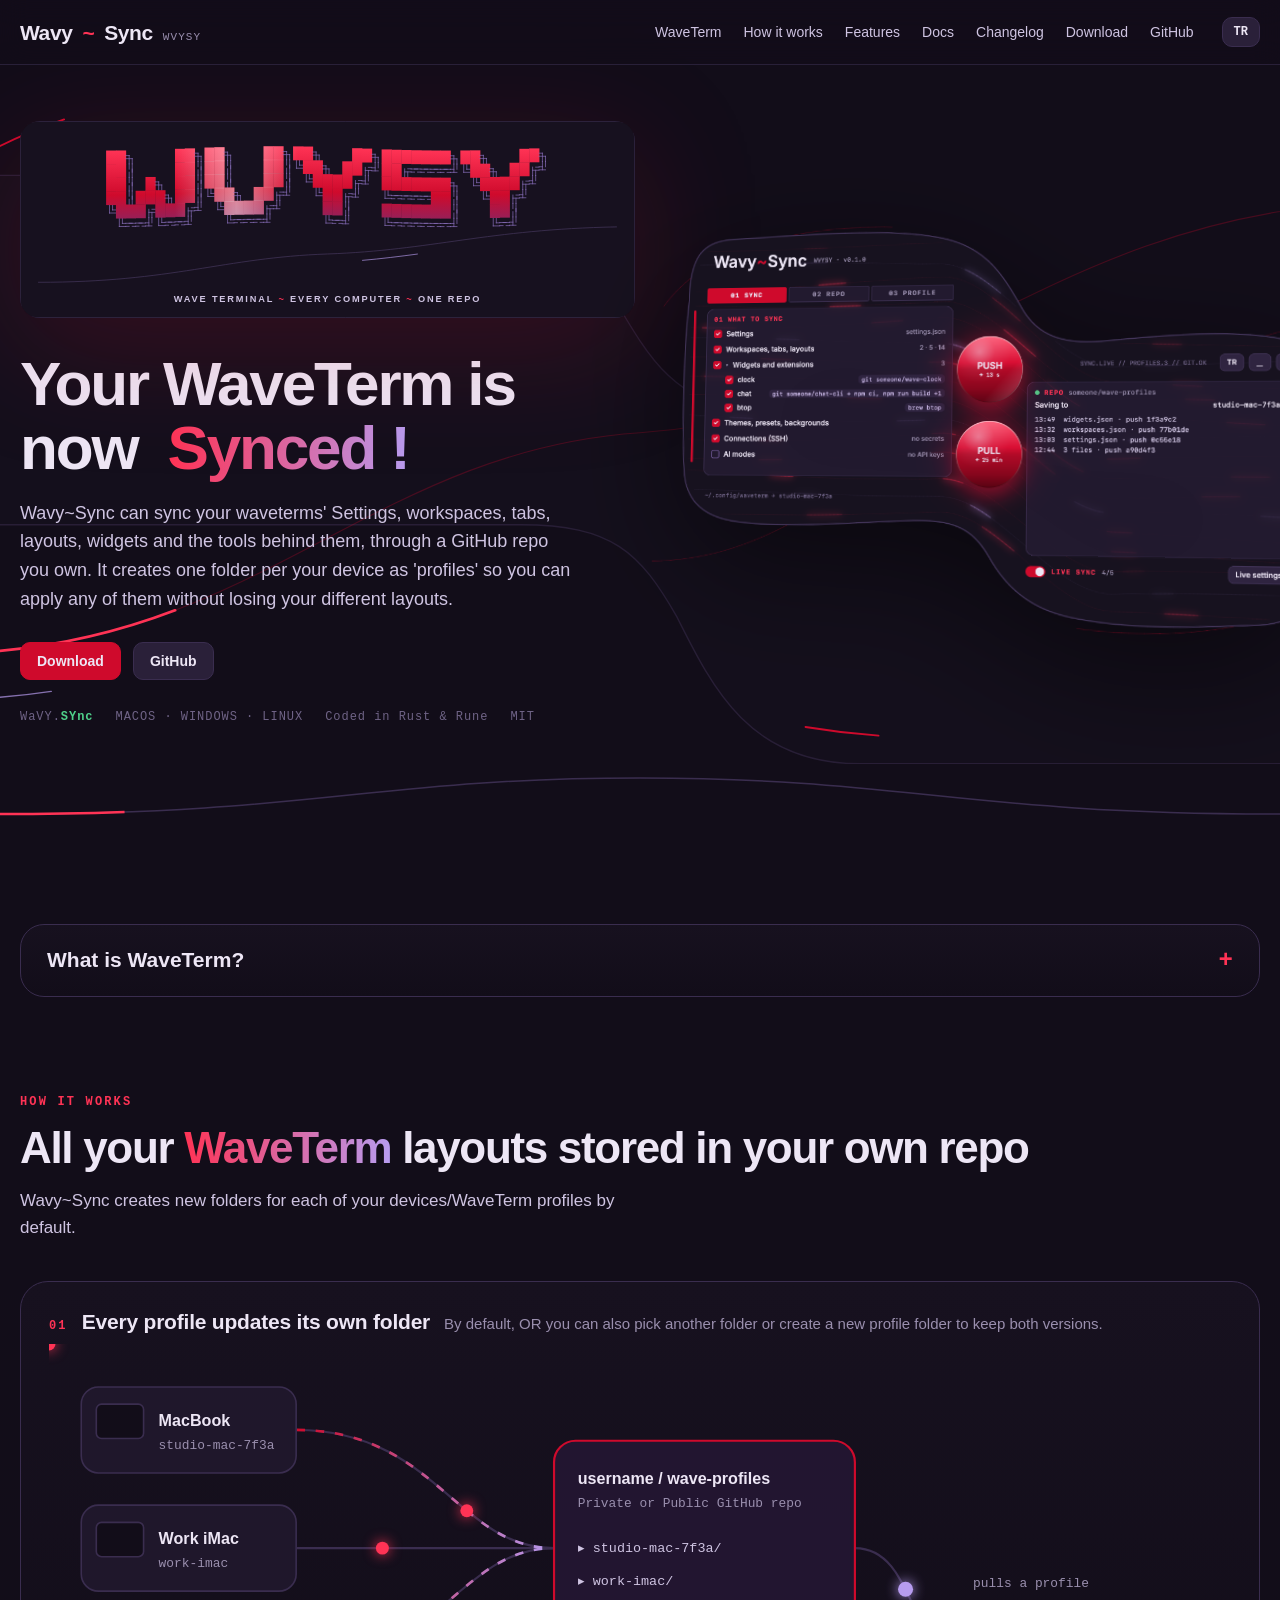
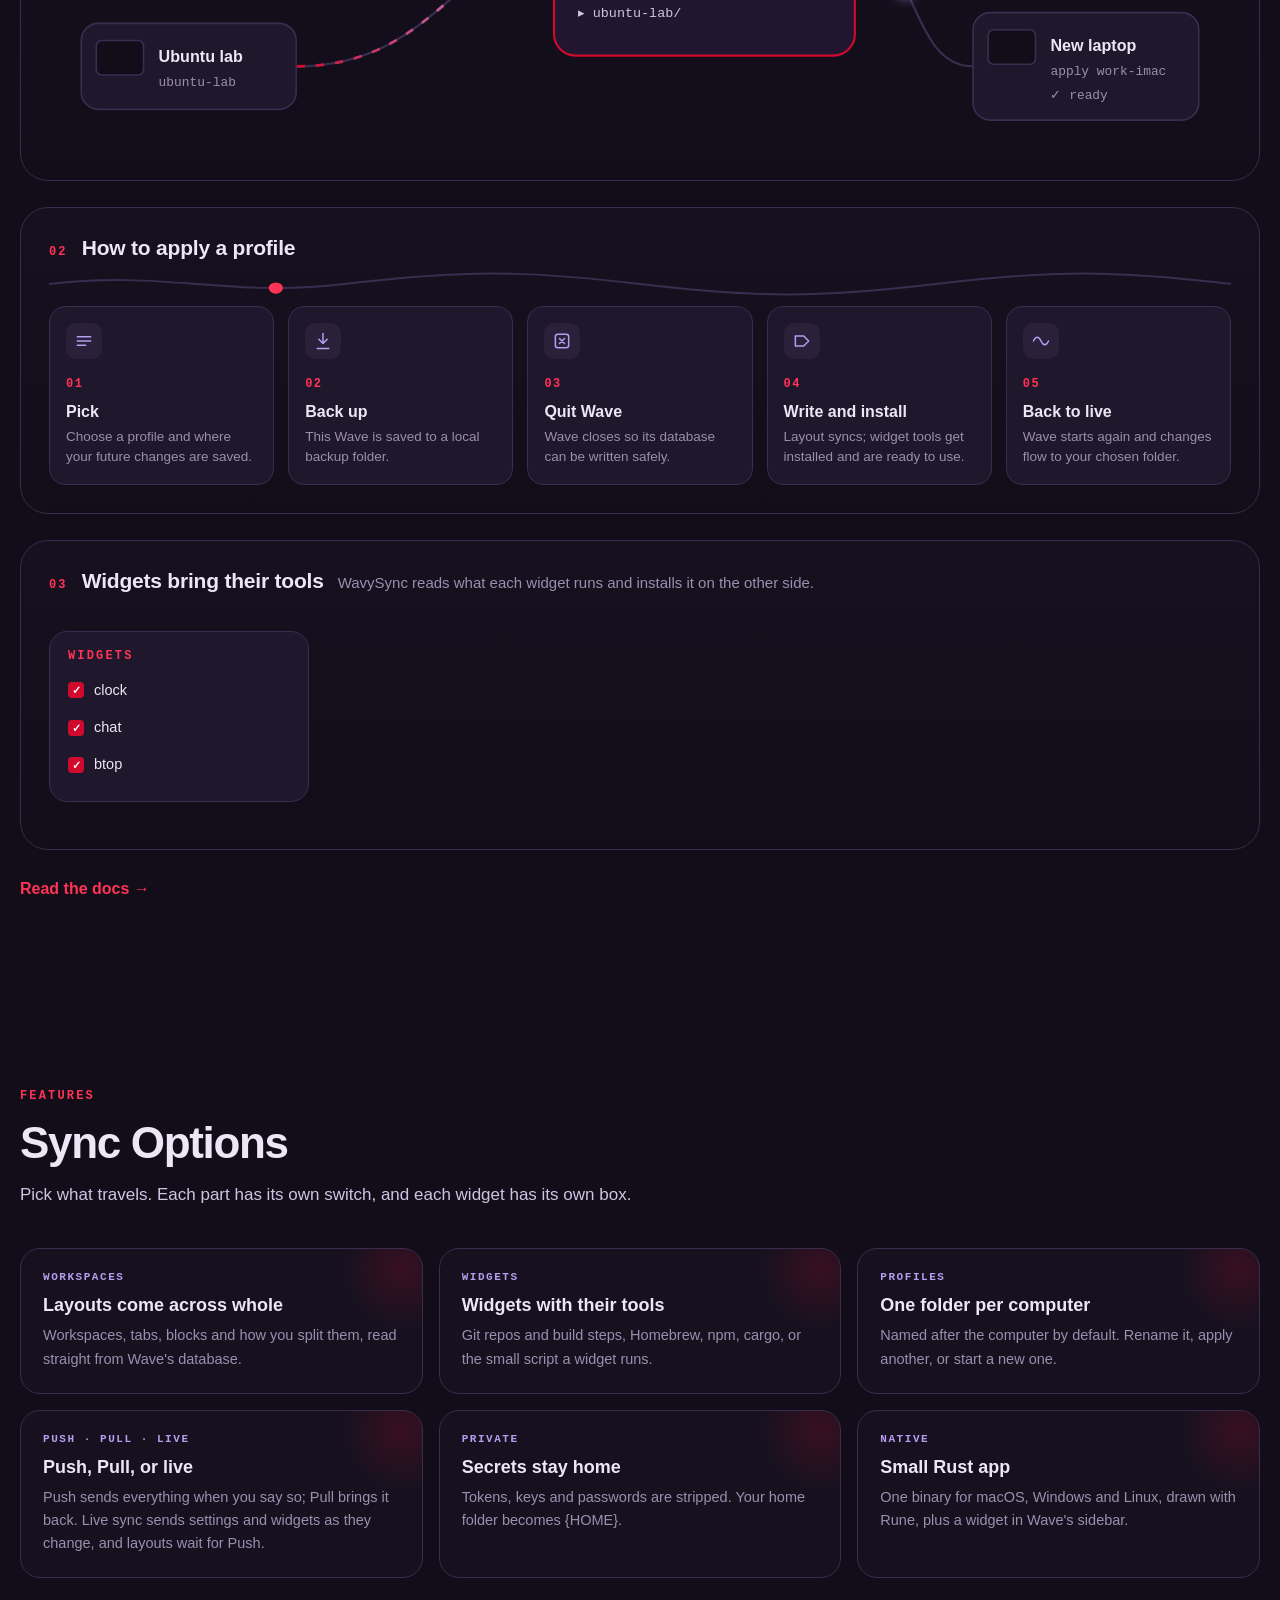
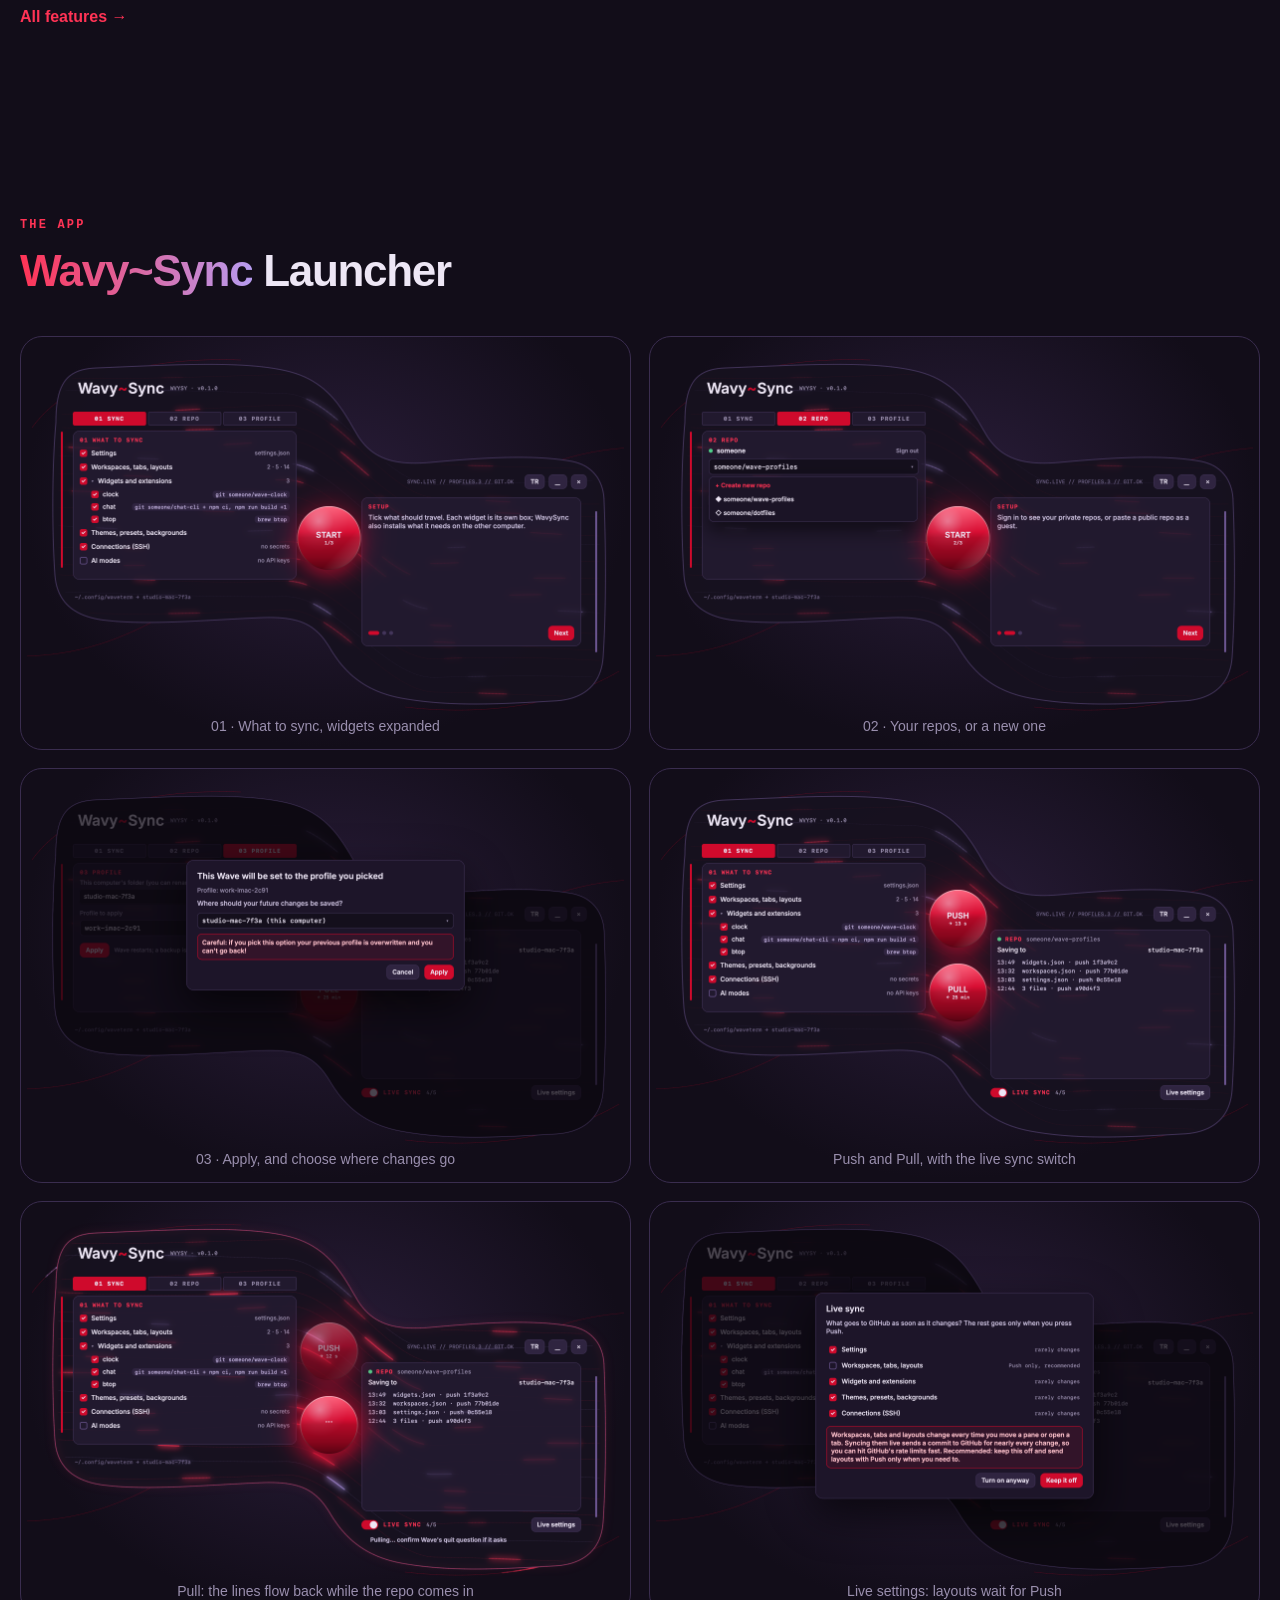
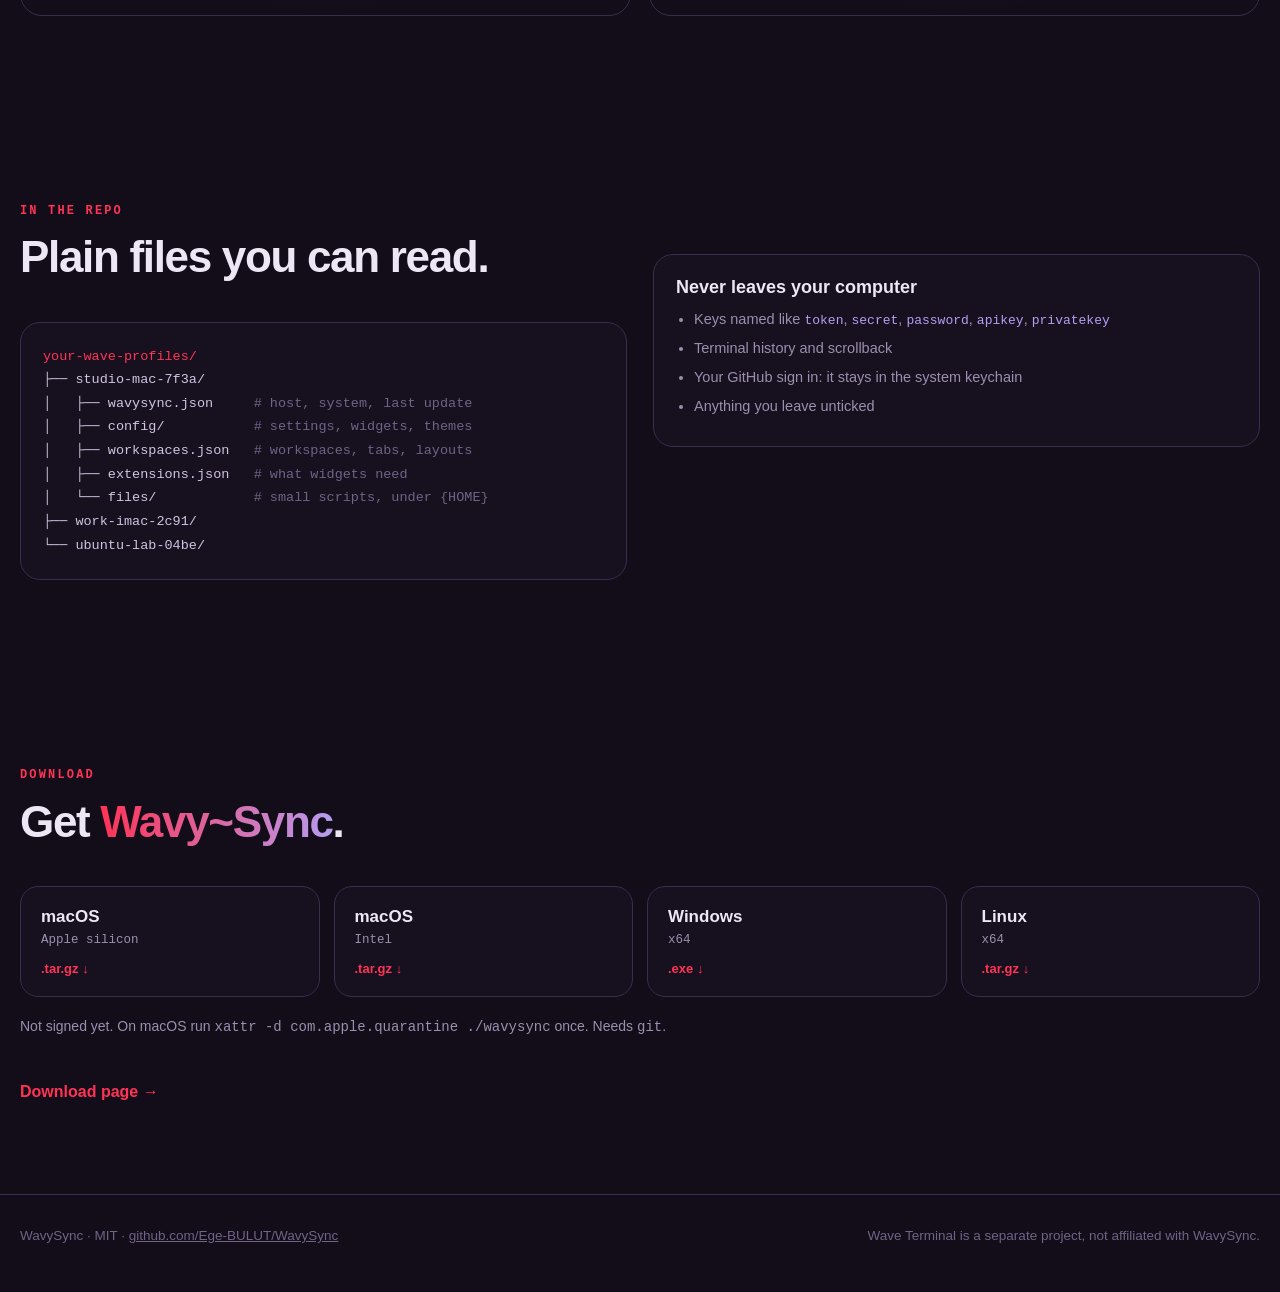
==== commit 5998392d: "Site: SEO titles and descriptions, canonical, Open Graph card, structured data, sitemap and robots" ====
--- a/site/index.html
+++ b/site/index.html
@@ -3,12 +3,24 @@
 <head>
 <meta charset="utf-8">
 <meta name="viewport" content="width=device-width, initial-scale=1">
-<title>WavySync</title>
-<meta name="description" content="Sync Wave Terminal across computers: settings, workspaces, tabs, layouts, widgets and the tools behind them, through a GitHub repo you own.">
-<meta property="og:title" content="WavySync">
-<meta property="og:description" content="Your Wave Terminal, on every computer.">
-<meta property="og:image" content="https://wavysync.vercel.app/main.png">
+<title>WavySync: sync Wave Terminal settings, layouts and widgets across computers</title>
+<meta name="description" content="WavySync syncs Wave Terminal across macOS, Windows and Linux: settings, workspaces, tabs, layouts, widgets and the tools behind them, through a GitHub repo you own. Free and open source.">
+<link rel="canonical" href="https://wavysync.vercel.app/">
+<meta name="google-site-verification" content="s66rd8O_x1saL6PLGpSpIPeHmGazHyTo27NTPkK-GJg">
+<meta property="og:type" content="website">
+<meta property="og:site_name" content="WavySync">
+<meta property="og:url" content="https://wavysync.vercel.app/">
+<meta property="og:title" content="WavySync: sync Wave Terminal settings, layouts and widgets across computers">
+<meta property="og:description" content="WavySync syncs Wave Terminal across macOS, Windows and Linux: settings, workspaces, tabs, layouts, widgets and the tools behind them, through a GitHub repo you own. Free and open source.">
+<meta property="og:image" content="https://wavysync.vercel.app/og.png">
+<meta property="og:image:width" content="1200">
+<meta property="og:image:height" content="630">
+<meta name="twitter:card" content="summary_large_image">
+<meta name="twitter:title" content="WavySync: sync Wave Terminal settings, layouts and widgets across computers">
+<meta name="twitter:description" content="WavySync syncs Wave Terminal across macOS, Windows and Linux: settings, workspaces, tabs, layouts, widgets and the tools behind them, through a GitHub repo you own. Free and open source.">
+<meta name="twitter:image" content="https://wavysync.vercel.app/og.png">
 <meta name="theme-color" content="#120d19">
+<script type="application/ld+json">{"@context": "https://schema.org", "@type": "SoftwareApplication", "name": "WavySync", "applicationCategory": "DeveloperApplication", "operatingSystem": "macOS, Windows, Linux", "url": "https://wavysync.vercel.app/", "downloadUrl": "https://github.com/Ege-BULUT/WavySync/releases/latest", "softwareVersion": "0.1.0", "license": "https://opensource.org/licenses/MIT", "image": "https://wavysync.vercel.app/og.png", "description": "WavySync syncs Wave Terminal across macOS, Windows and Linux: settings, workspaces, tabs, layouts, widgets and the tools behind them, through a GitHub repo you own. Free and open source.", "author": {"@type": "Person", "name": "Ege BULUT", "url": "https://github.com/Ege-BULUT"}, "offers": {"@type": "Offer", "price": "0", "priceCurrency": "USD"}, "codeRepository": "https://github.com/Ege-BULUT/WavySync"}</script>
 <link rel="icon" href="data:image/svg+xml,%3Csvg xmlns='http://www.w3.org/2000/svg' viewBox='0 0 32 32'%3E%3Crect width='32' height='32' rx='8' fill='%23120d19'/%3E%3Cpath d='M5 19c4-8 8-8 11-3s7 5 11-3' fill='none' stroke='%23ff3355' stroke-width='3.5' stroke-linecap='round'/%3E%3C/svg%3E">
 <link rel="stylesheet" href="site.css">
 </head>
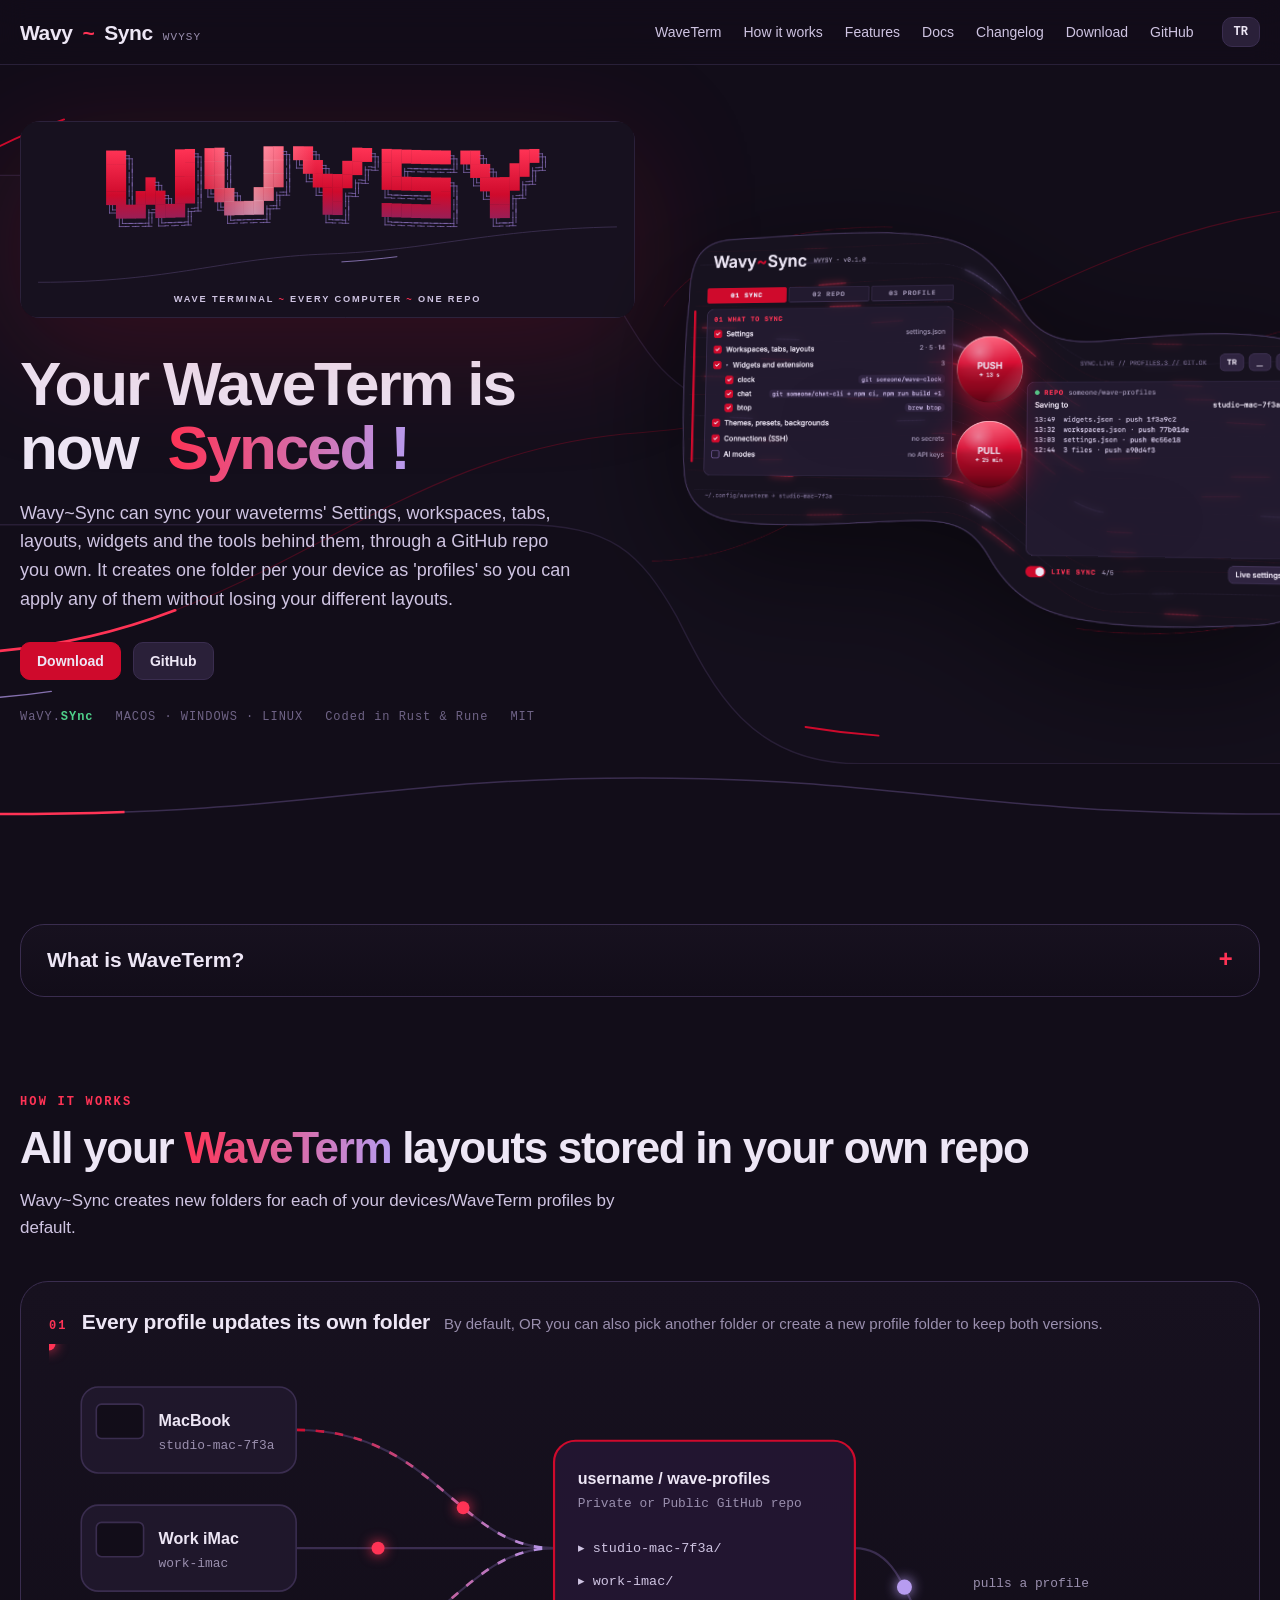
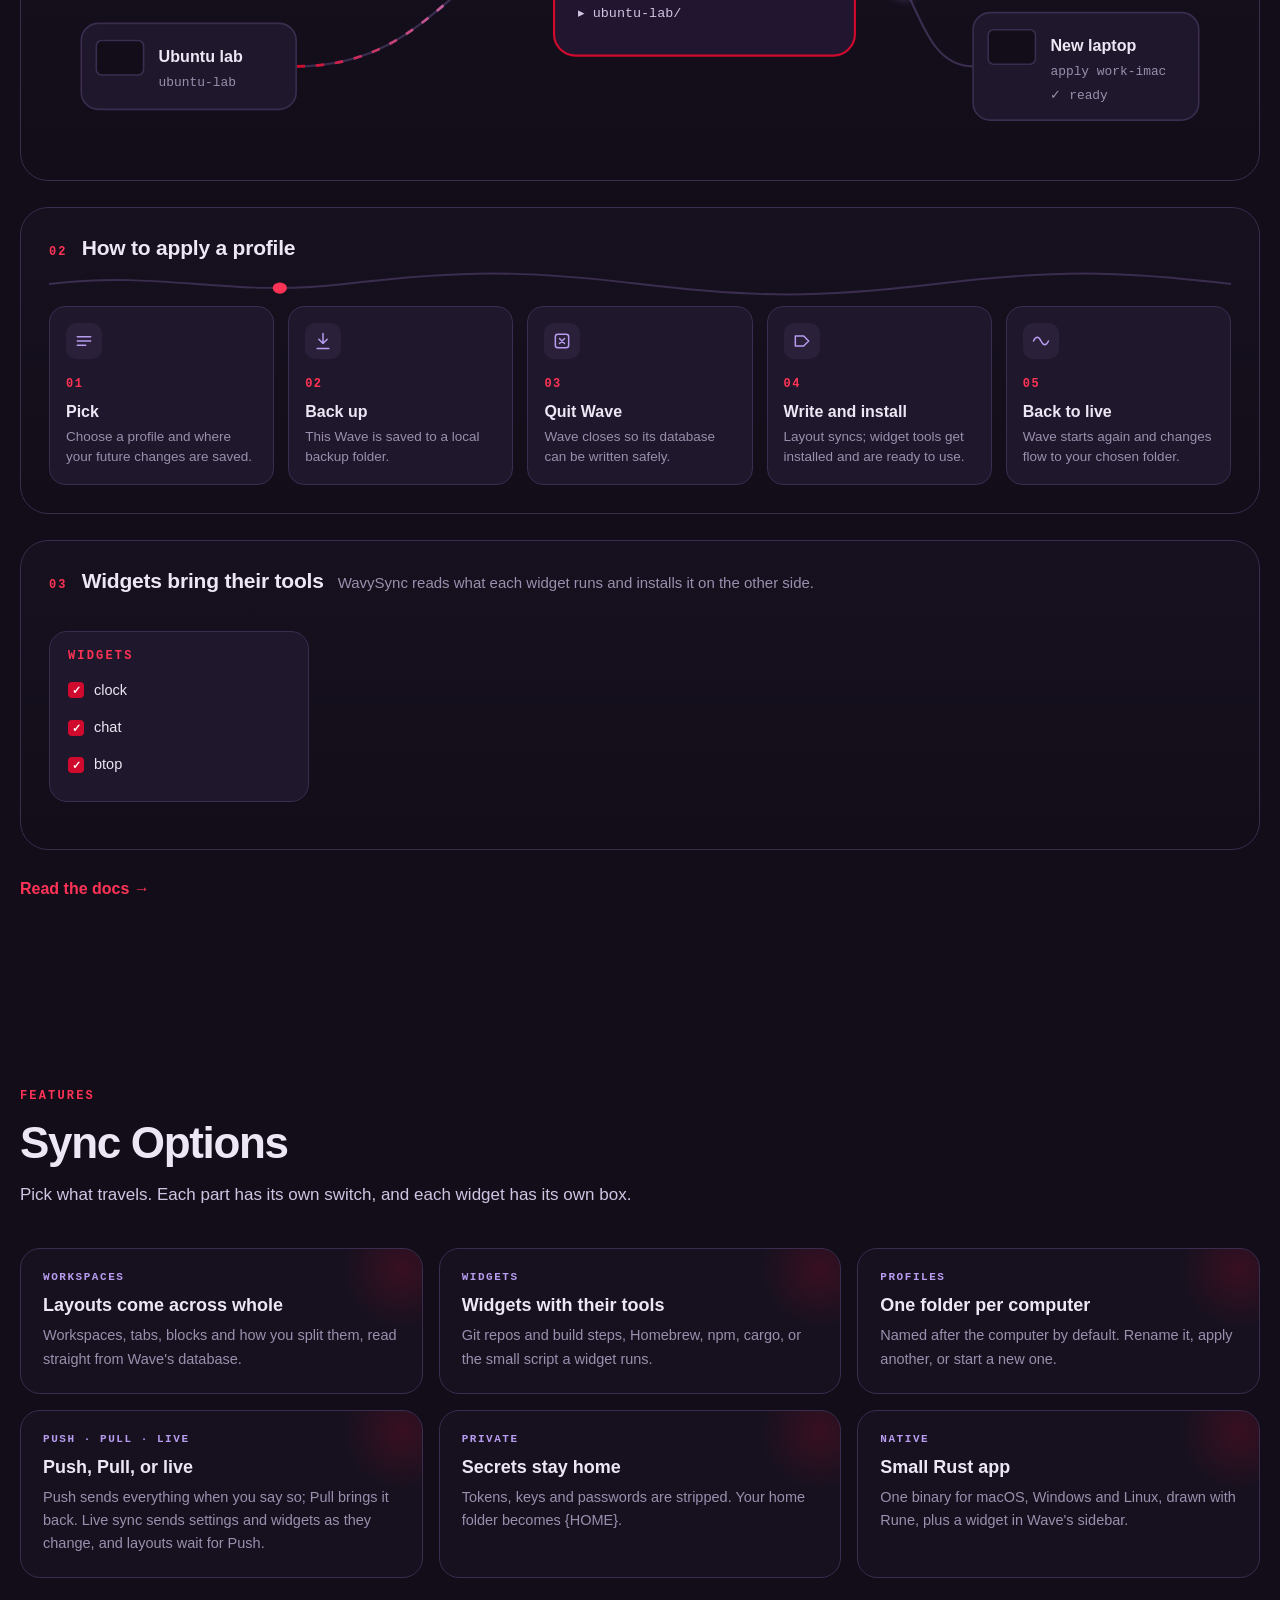
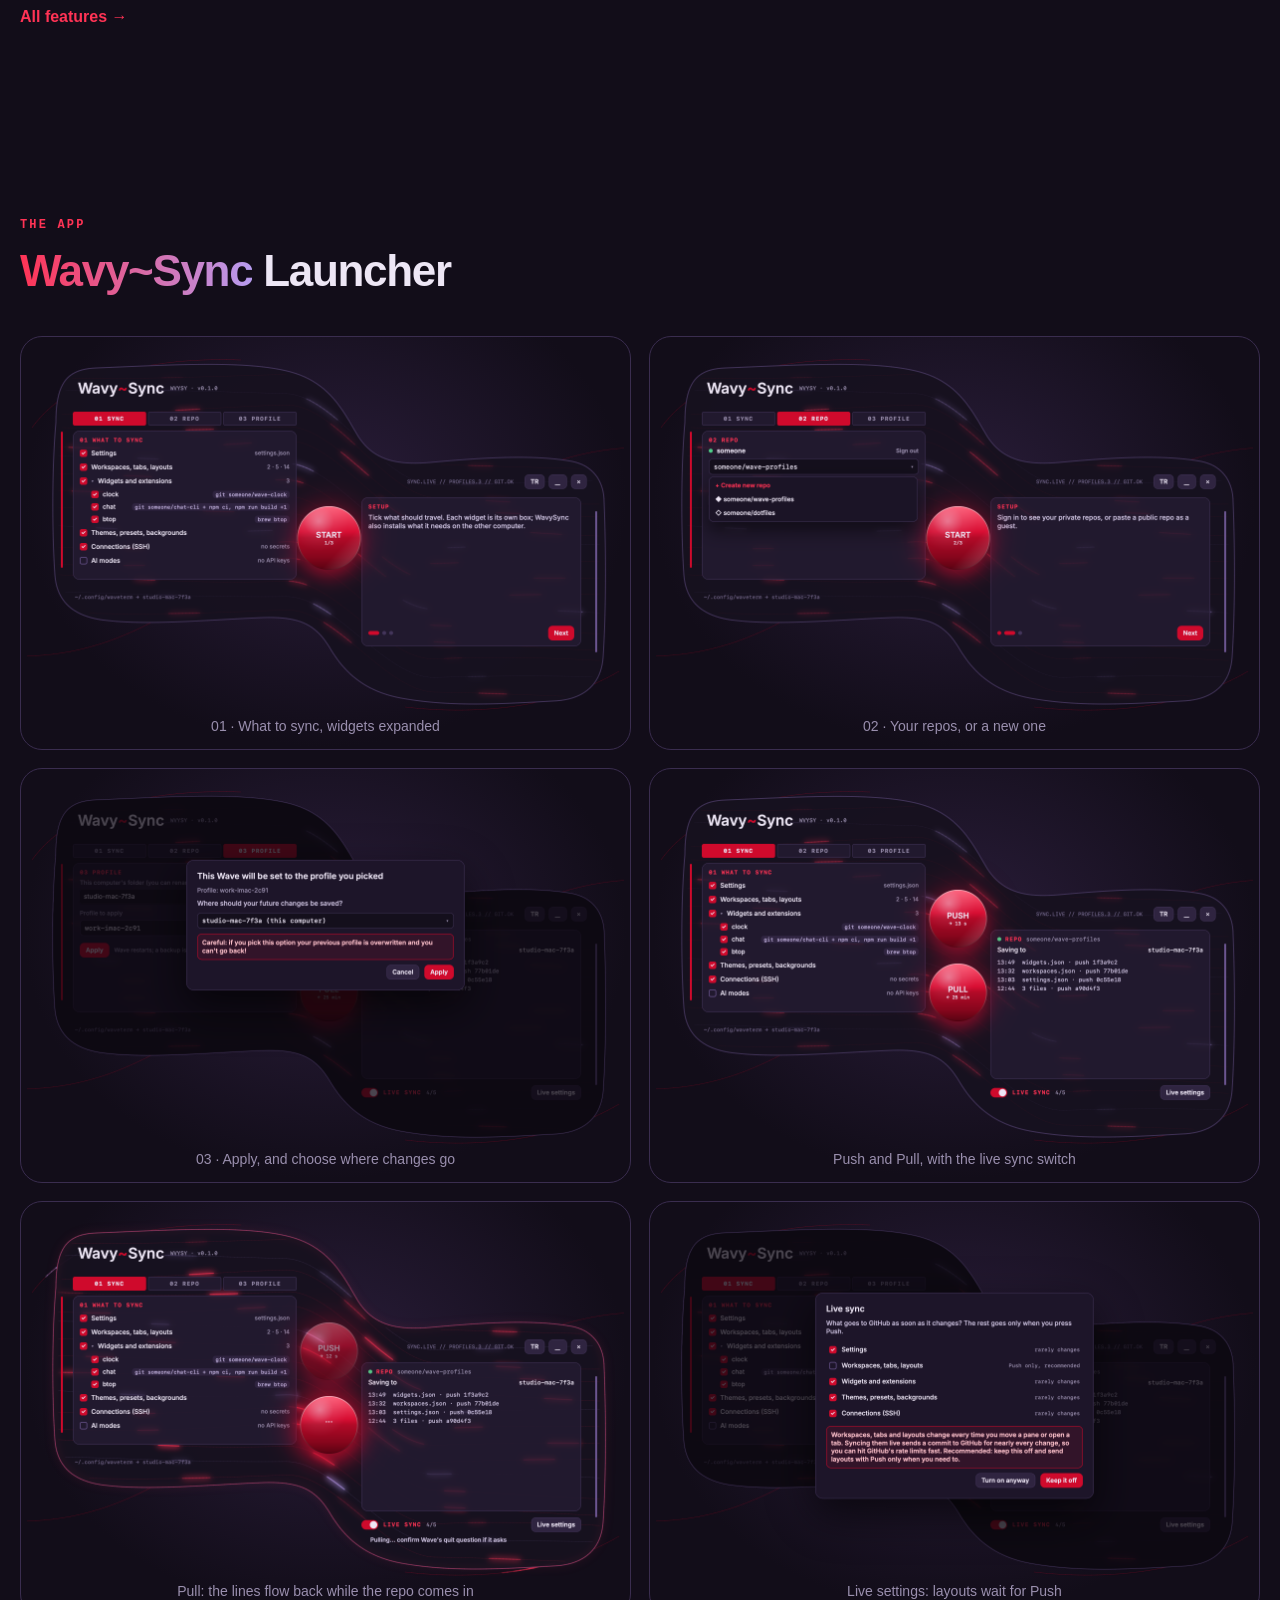
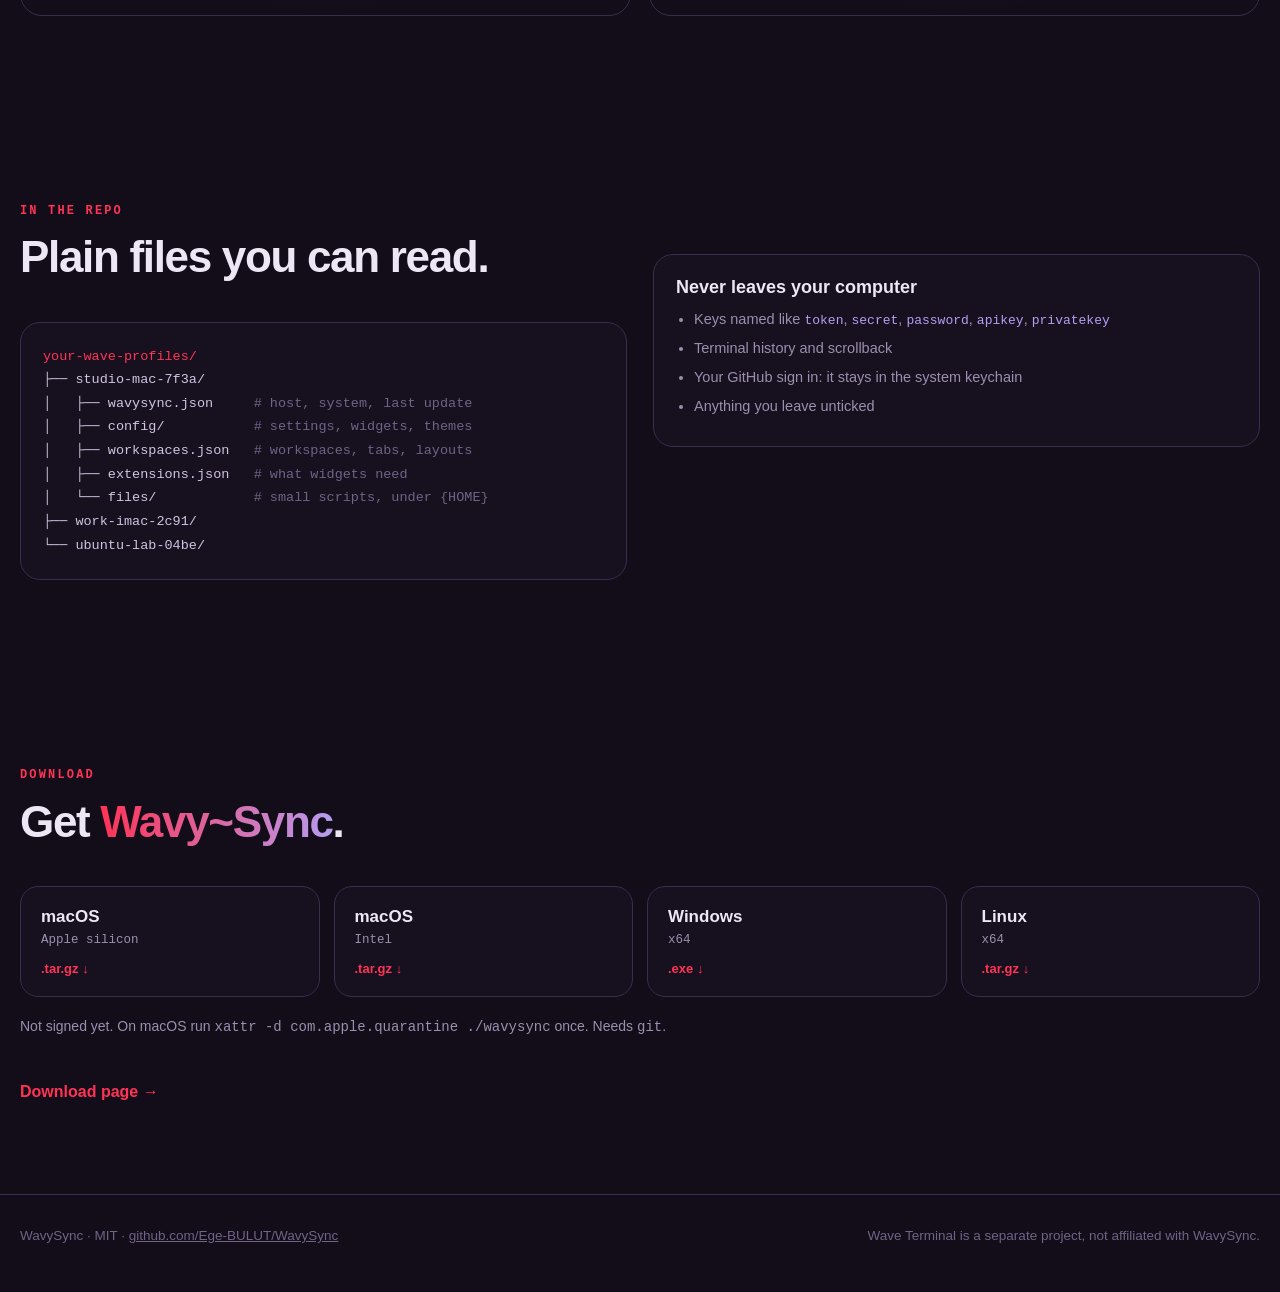
==== commit bfb46dd4: "Site: Turkish pages under /tr/ with hreflang, so Turkish searches can find the site" ====
--- a/site/index.html
+++ b/site/index.html
@@ -21,6 +21,10 @@
 <meta name="twitter:image" content="https://wavysync.vercel.app/og.png">
 <meta name="theme-color" content="#120d19">
 <script type="application/ld+json">{"@context": "https://schema.org", "@type": "SoftwareApplication", "name": "WavySync", "applicationCategory": "DeveloperApplication", "operatingSystem": "macOS, Windows, Linux", "url": "https://wavysync.vercel.app/", "downloadUrl": "https://github.com/Ege-BULUT/WavySync/releases/latest", "softwareVersion": "0.1.0", "license": "https://opensource.org/licenses/MIT", "image": "https://wavysync.vercel.app/og.png", "description": "WavySync syncs Wave Terminal across macOS, Windows and Linux: settings, workspaces, tabs, layouts, widgets and the tools behind them, through a GitHub repo you own. Free and open source.", "author": {"@type": "Person", "name": "Ege BULUT", "url": "https://github.com/Ege-BULUT"}, "offers": {"@type": "Offer", "price": "0", "priceCurrency": "USD"}, "codeRepository": "https://github.com/Ege-BULUT/WavySync"}</script>
+<link rel="alternate" hreflang="en" href="https://wavysync.vercel.app/">
+<link rel="alternate" hreflang="tr" href="https://wavysync.vercel.app/tr/">
+<link rel="alternate" hreflang="x-default" href="https://wavysync.vercel.app/">
+<meta property="og:locale" content="en_US">
 <link rel="icon" href="data:image/svg+xml,%3Csvg xmlns='http://www.w3.org/2000/svg' viewBox='0 0 32 32'%3E%3Crect width='32' height='32' rx='8' fill='%23120d19'/%3E%3Cpath d='M5 19c4-8 8-8 11-3s7 5 11-3' fill='none' stroke='%23ff3355' stroke-width='3.5' stroke-linecap='round'/%3E%3C/svg%3E">
 <link rel="stylesheet" href="site.css">
 </head>
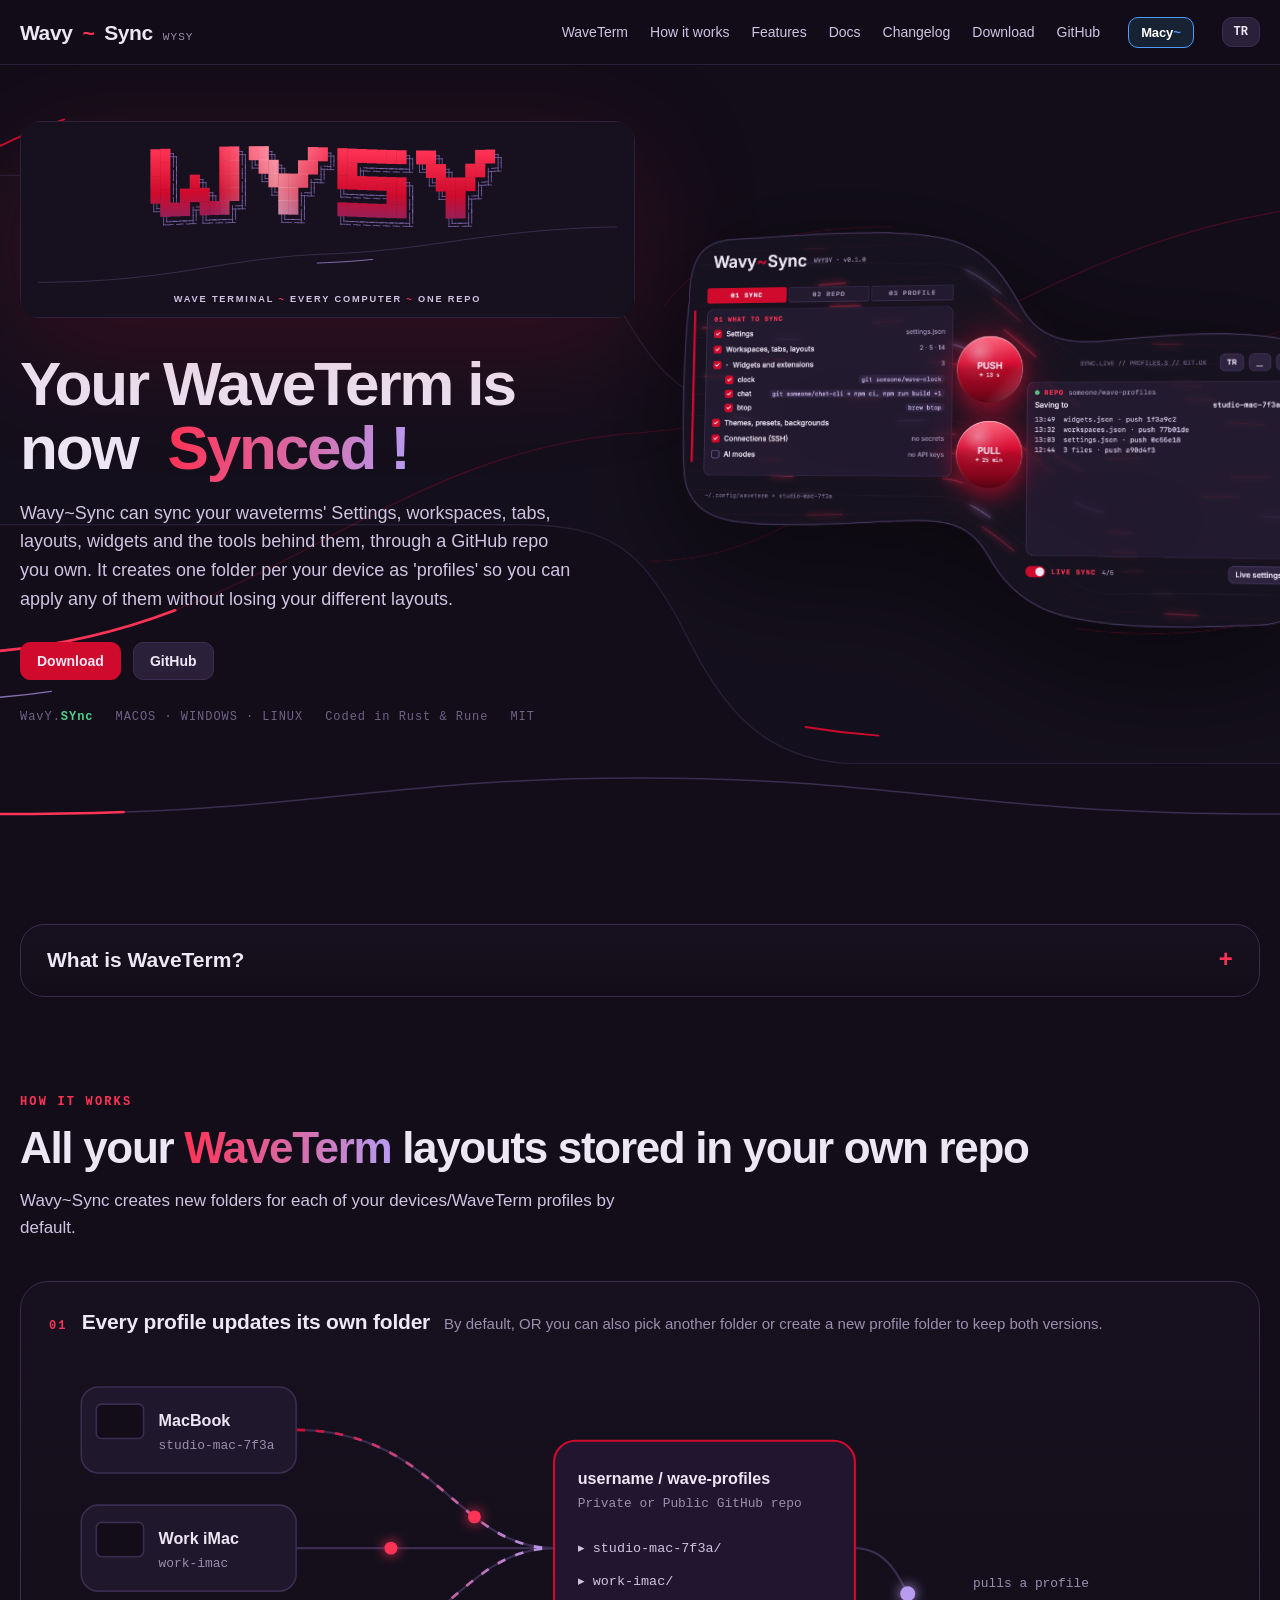
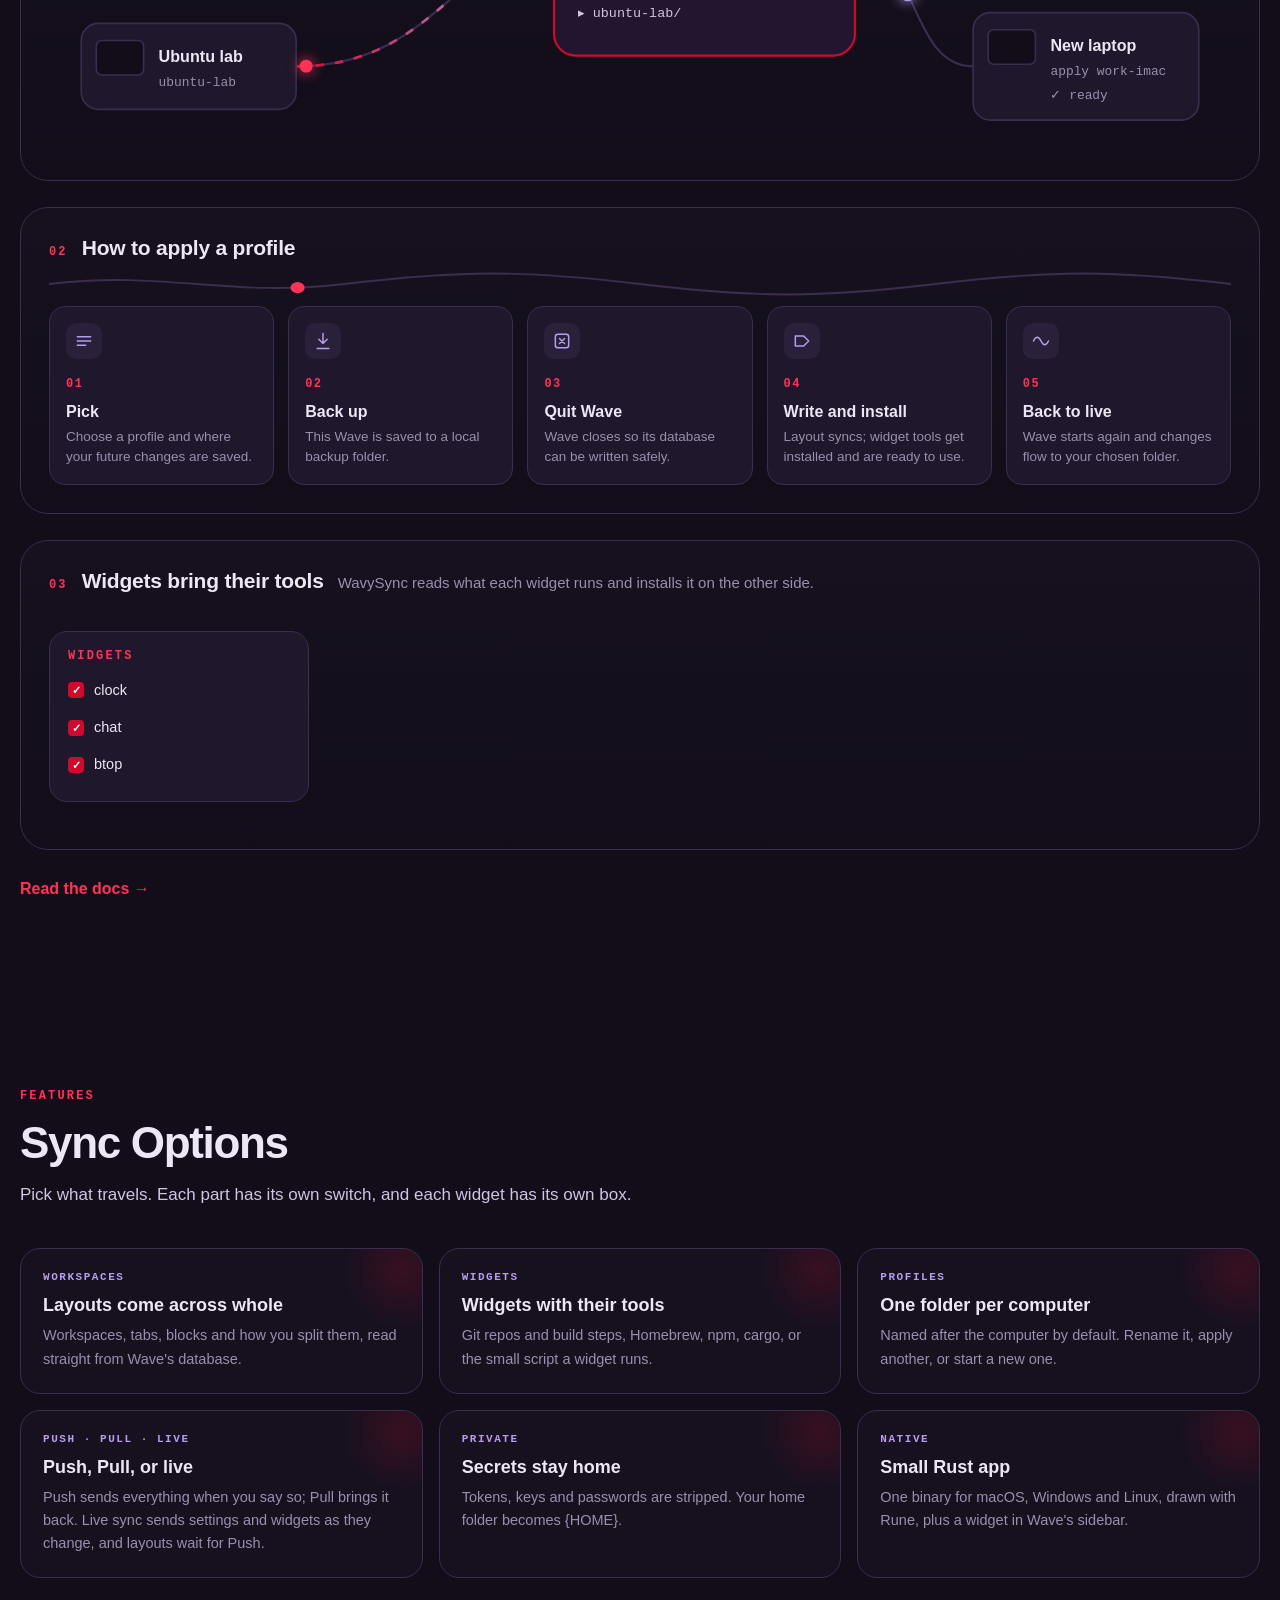
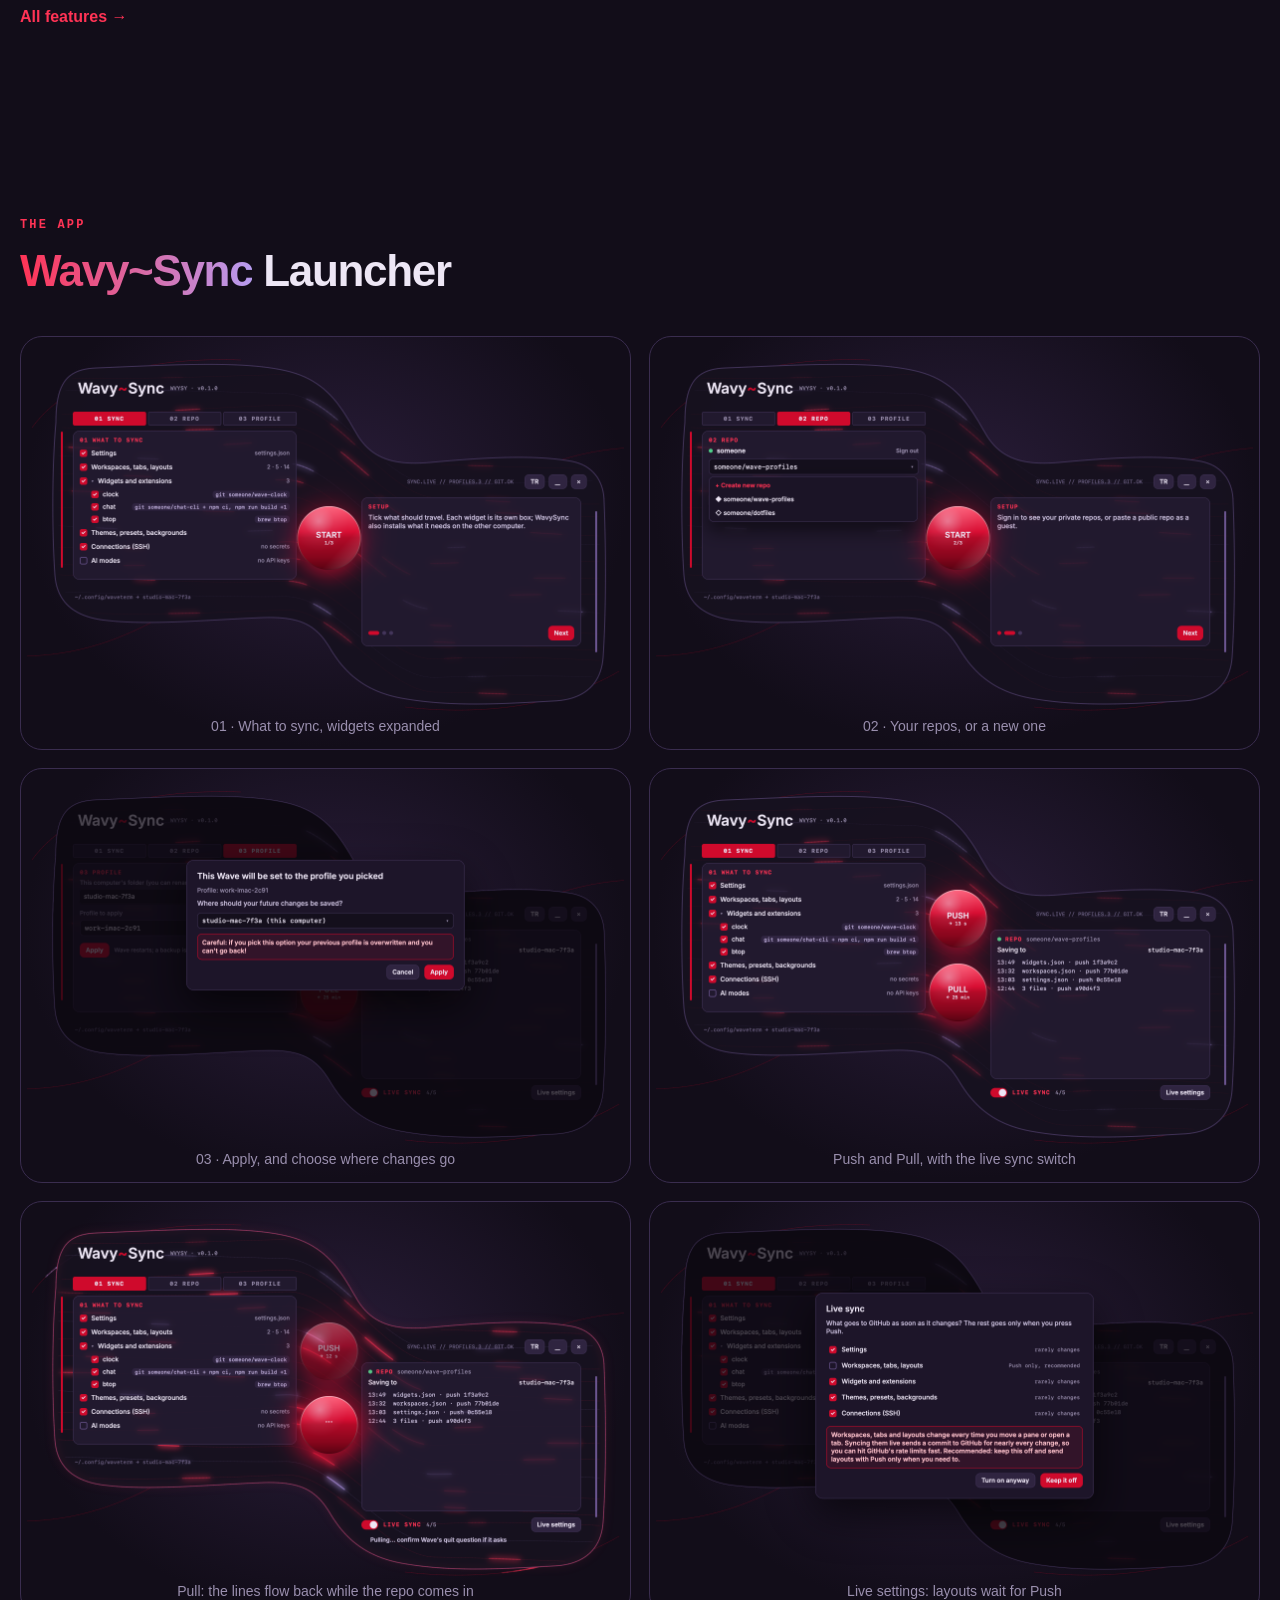
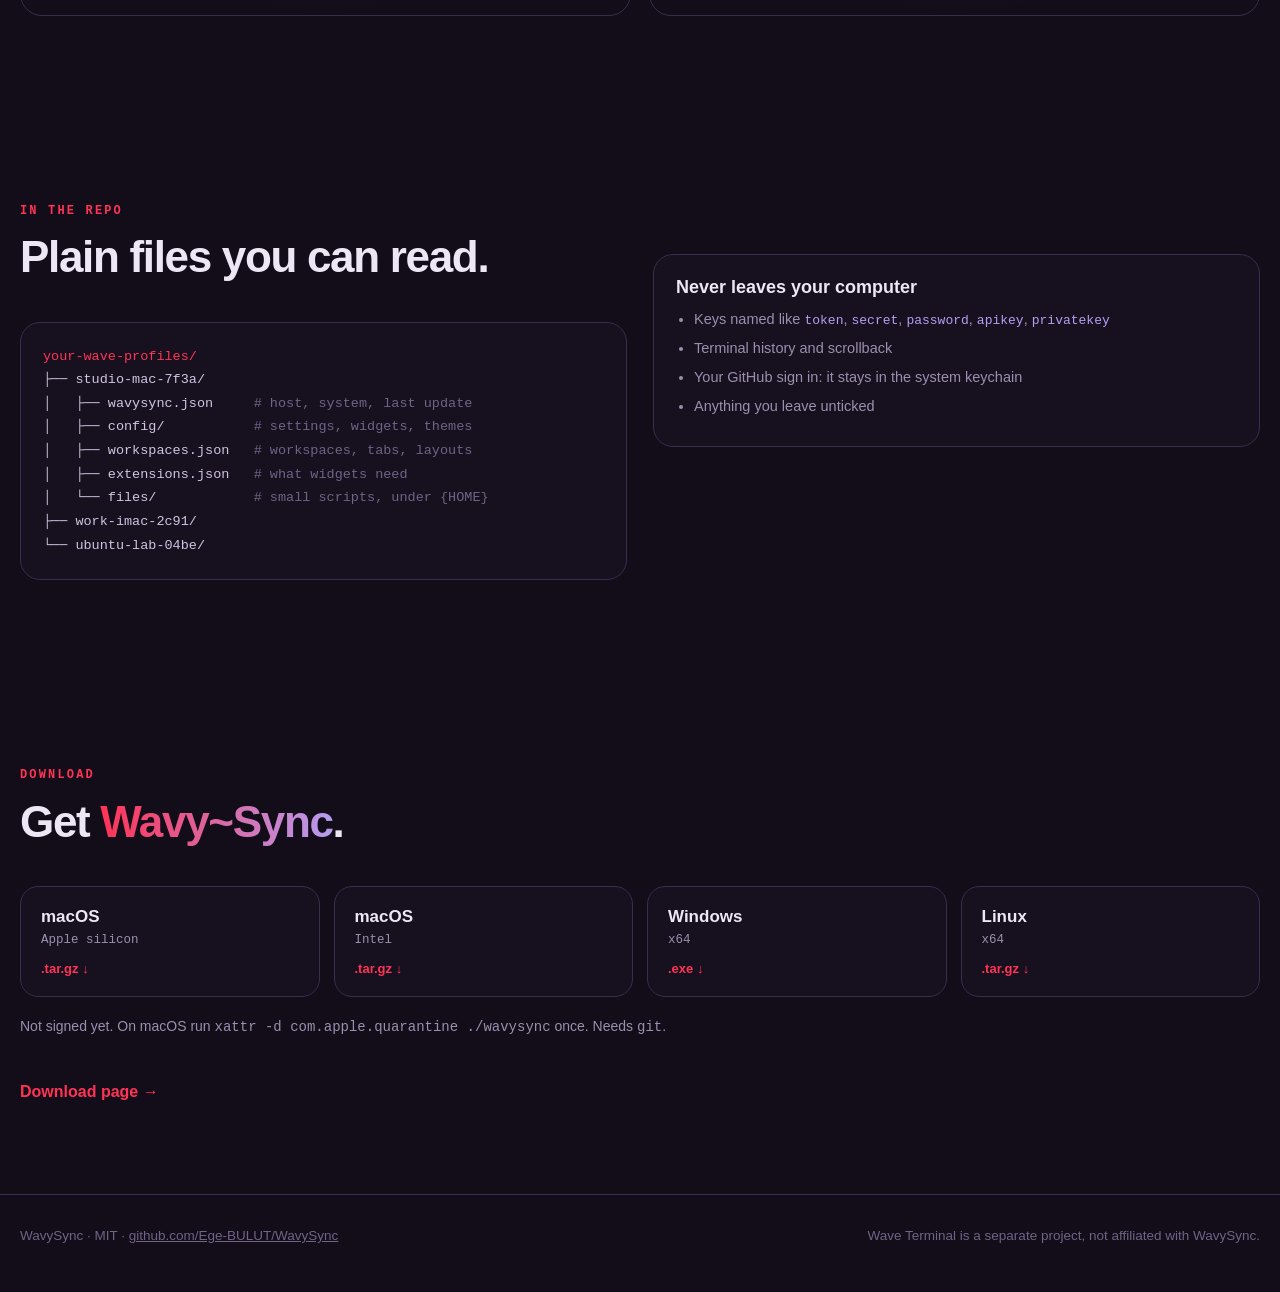
==== commit 99ad102f: "Site: WYSY logo, /macy page and a Macy button in the navbar The logo and the brand read WYSY. /macy " ====
--- a/site/index.html
+++ b/site/index.html
@@ -32,7 +32,7 @@
 
 <nav>
   <div class="wrap">
-    <a class="brand" href="./">Wavy<b>~</b>Sync <small>WVYSY</small></a>
+    <a class="brand" href="./">Wavy<b>~</b>Sync <small>WYSY</small></a>
     <div class="links">
       <a href="waveterm/" data-i="nav.wt">WaveTerm</a>
       <a href="#how" class="opt" data-i="nav.how">How it works</a>
@@ -42,6 +42,7 @@
       <a href="download/" data-i="nav.download">Download</a>
       <a href="https://github.com/Ege-BULUT/WavySync" class="opt">GitHub</a>
     </div>
+    <a class="twin-nav to-macy" href="macy/" title="MacySync, the twin app">Macy<b>~</b></a>
     <button class="btn lang" id="lang" aria-label="Language">TR</button>
   </div>
 </nav>
@@ -57,14 +58,14 @@
   </svg>
   <div class="wrap hero-grid">
     <div>
-      <img class="logo" src="logo.svg" alt="WVYSY, WavySync logo">
+      <img class="logo" src="logo.svg" alt="WYSY, WavySync logo">
       <h1 data-i="hero.h">Your WaveTerm is now&nbsp;&nbsp;<em>Synced !</em></h1>
       <p class="lead" data-i="hero.p">Wavy~Sync can sync your waveterms' Settings, workspaces, tabs, layouts, widgets and the tools behind them, through a GitHub repo you own. It creates one folder per your device as 'profiles' so you can apply any of them without losing your different layouts.</p>
       <div class="cta">
         <a class="btn red" href="#download" data-i="hero.dl">Download</a>
         <a class="btn" href="https://github.com/Ege-BULUT/WavySync" data-i="hero.gh">GitHub</a>
       </div>
-      <div class="ticker"><span>WaVY.<b>SYnc</b></span><span>MACOS · WINDOWS · LINUX</span><span>Coded in Rust &amp; Rune</span><span>MIT</span></div>
+      <div class="ticker"><span>WavY.<b>SYnc</b></span><span>MACOS · WINDOWS · LINUX</span><span>Coded in Rust &amp; Rune</span><span>MIT</span></div>
     </div>
     <div class="shot"><img src="main.png" width="2400" height="1440" alt="WavySync window: what to sync on the left, Push and Pull in the middle, the repo feed and live sync switch on the right"></div>
   </div>
--- a/site/site.css
+++ b/site/site.css
@@ -258,3 +258,33 @@
 .prose code { overflow-wrap: anywhere; }
 .prose pre code { overflow-wrap: normal; }
 @media (max-width: 620px) { .prose table { display: block; overflow-x: auto; } }
+
+/* twin sites: the navbar button and the 3D card that leads to the other site (same block on both sites) */
+.to-wavy { --a: #ff3355; --a2: #b79cf0; --t-bg: #120d19; --t-panel: #221a30; --t-edge: #3a2d4f; }
+.to-macy { --a: #4c9dff; --a2: #c3ccd8; --t-bg: #0a0e14; --t-panel: #172233; --t-edge: #2a3749; }
+.twin-nav { display: inline-flex; align-items: baseline; padding: 7px 12px; border-radius: 10px; font: 800 13px var(--sans); letter-spacing: -.01em; text-decoration: none; color: #fff; background: var(--t-panel); border: 1px solid var(--a); box-shadow: 0 0 0 0 var(--a); transition: box-shadow .3s, transform .2s; flex: none; }
+.twin-nav b { color: var(--a); }
+.twin-nav:hover { transform: translateY(-1px); box-shadow: 0 0 18px -2px var(--a); }
+.twin-stage { perspective: 1500px; padding: 8px 0 40px; }
+.twin { --rx: 0deg; --ry: 0deg; --mx: 50%; --my: 30%; --lift: 0px; position: relative; display: grid; grid-template-columns: 1.25fr 1fr; gap: 34px; align-items: center; max-width: 1080px; margin: 0 auto; padding: 30px; border-radius: 30px; text-decoration: none; color: #eef2f7; background: linear-gradient(155deg, var(--t-panel), var(--t-bg) 70%); border: 1px solid var(--t-edge); transform-style: preserve-3d; transform: rotateX(var(--rx)) rotateY(var(--ry)) translateZ(var(--lift)); transition: transform .45s cubic-bezier(.2, .8, .2, 1), border-color .35s, box-shadow .35s; box-shadow: 0 40px 90px -30px rgba(0, 0, 0, .8); animation: bob3d 8s ease-in-out infinite; }
+@keyframes bob3d { 0%, 100% { rotate: y -2.5deg; translate: 0 0; } 50% { rotate: y 2.5deg; translate: 0 -10px; } }
+.twin::before, .twin::after { content: ""; position: absolute; inset: 0; border-radius: inherit; pointer-events: none; }
+.twin::before { background: radial-gradient(520px circle at var(--mx) var(--my), color-mix(in srgb, var(--a) 30%, transparent), transparent 60%); opacity: .35; transition: opacity .35s; }
+.twin::after { background: linear-gradient(105deg, transparent 38%, rgba(255, 255, 255, .13) 50%, transparent 62%) 160% 0 / 250% 100% no-repeat; }
+.twin:hover { --lift: 30px; border-color: var(--a); box-shadow: 0 50px 110px -30px rgba(0, 0, 0, .85), 0 0 60px -12px var(--a); animation-play-state: paused; }
+.twin:hover::before { opacity: 1; }
+.twin:hover::after { animation: sheen3d 1.6s ease; }
+@keyframes sheen3d { from { background-position: 160% 0; } to { background-position: -60% 0; } }
+.twin > * { transform: translateZ(40px); }
+.twin img { width: 100%; display: block; transform: translateZ(70px); filter: drop-shadow(0 30px 40px rgba(0, 0, 0, .6)); }
+.twin .tn { font: 800 clamp(30px, 4vw, 46px)/1 var(--sans); letter-spacing: -.03em; margin: 0 0 6px; }
+.twin .tn b { color: var(--a); }
+.twin .tk { font: 700 12px var(--mono); letter-spacing: .18em; color: var(--a); text-transform: uppercase; }
+.twin .tl { color: var(--a2); margin: 10px 0 18px; font-size: 16px; }
+.twin ul { list-style: none; margin: 0 0 22px; padding: 0; display: grid; gap: 10px; font-size: 15px; color: #d3dae4; }
+.twin li { display: flex; gap: 10px; align-items: baseline; }
+.twin li::before { content: "~"; color: var(--a); font: 800 18px/1 var(--mono); flex: none; }
+.twin .tgo { display: inline-flex; align-items: center; gap: 10px; padding: 12px 18px; border-radius: 12px; background: var(--a); color: #fff; font: 700 15px var(--sans); box-shadow: 0 10px 30px -8px var(--a); }
+.twin:hover .tgo { gap: 16px; }
+@media (max-width: 860px) { .twin { grid-template-columns: 1fr; padding: 20px; } .twin img { transform: translateZ(40px); } }
+@media (prefers-reduced-motion: reduce) { .twin { animation: none; transform: none; } }
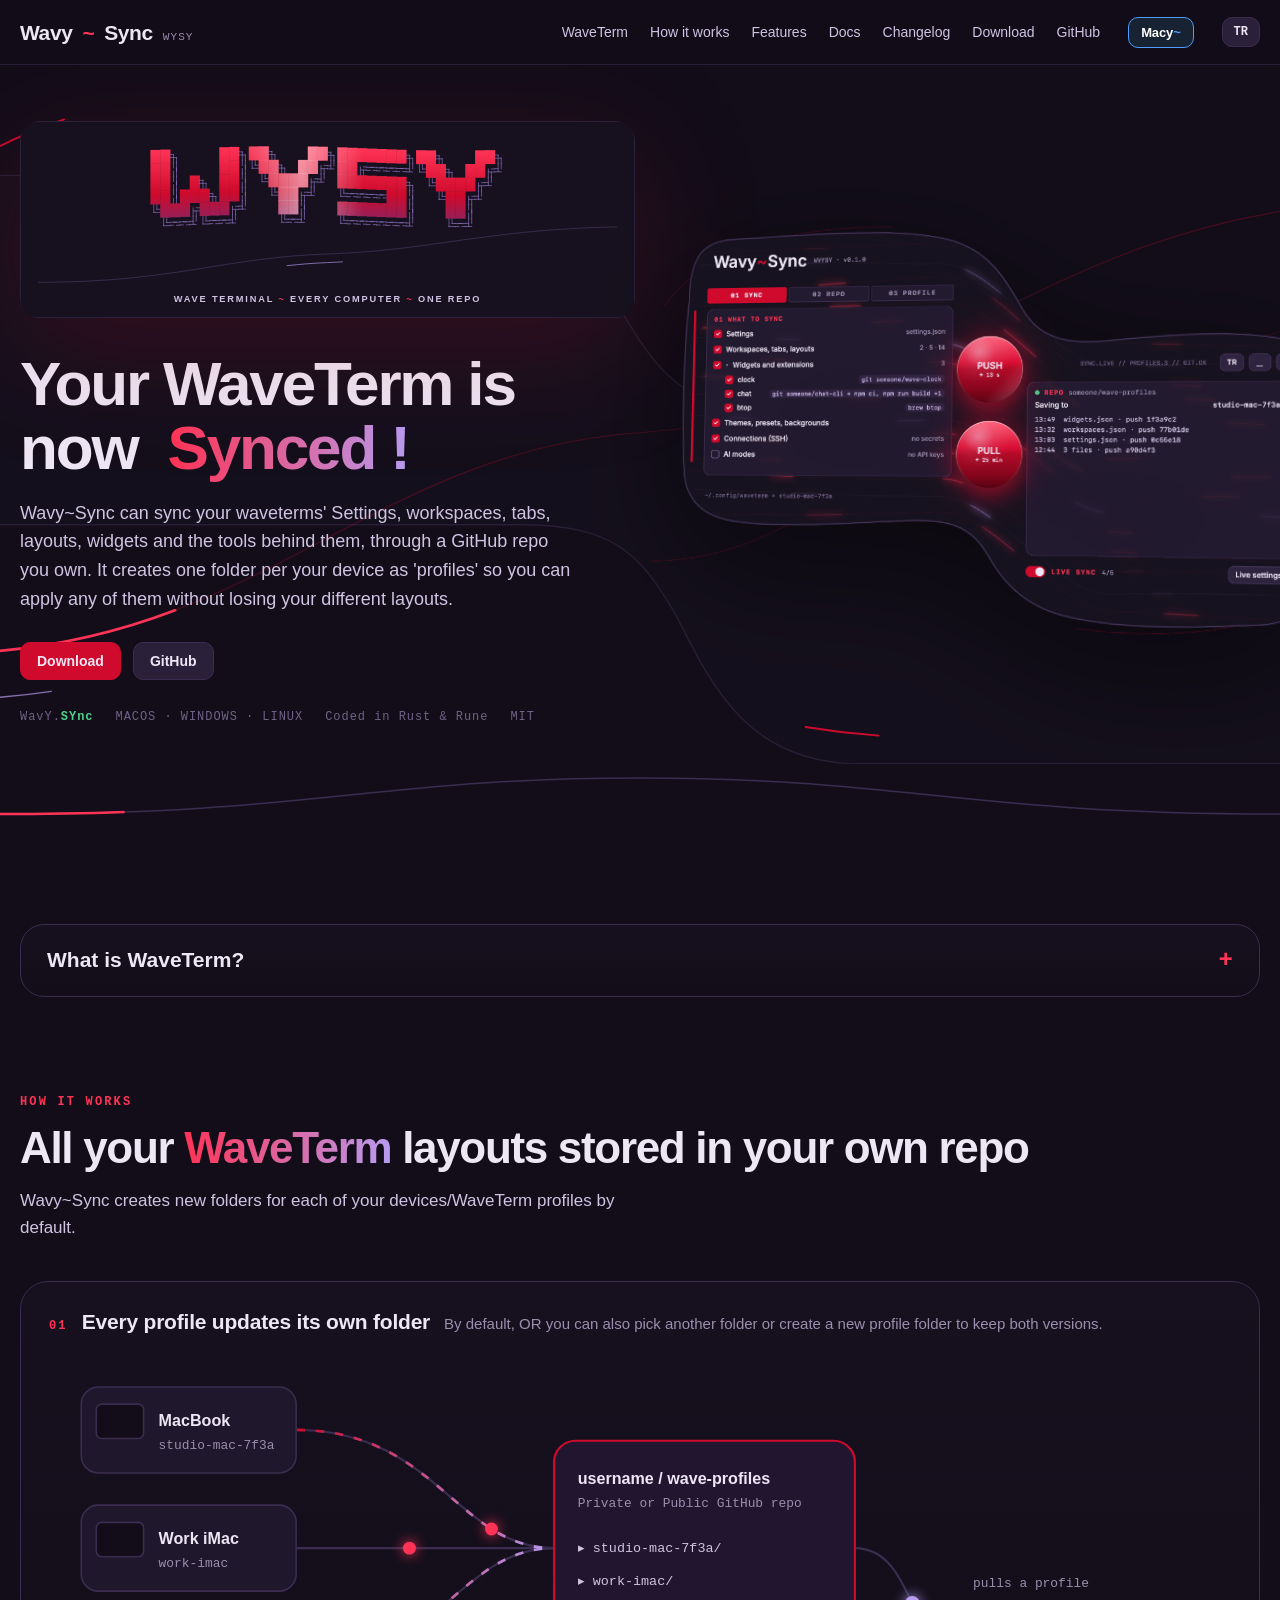
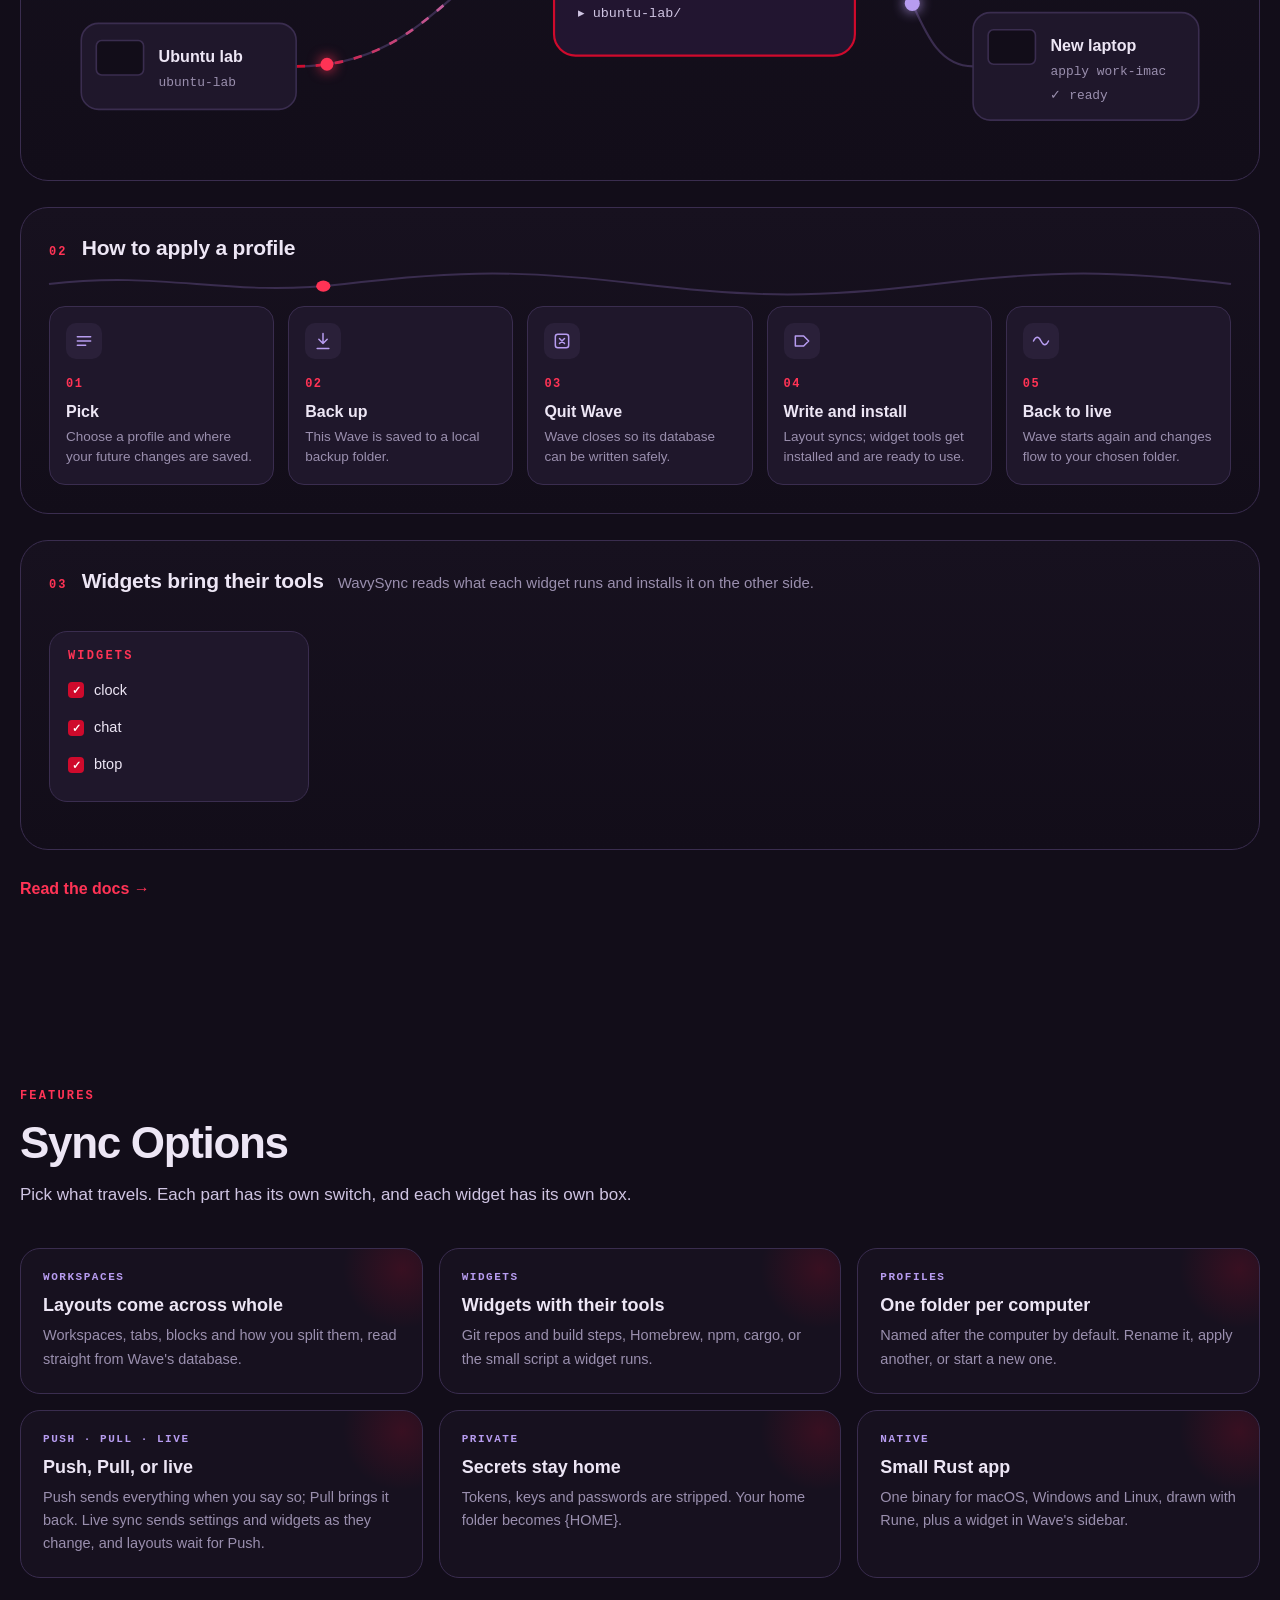
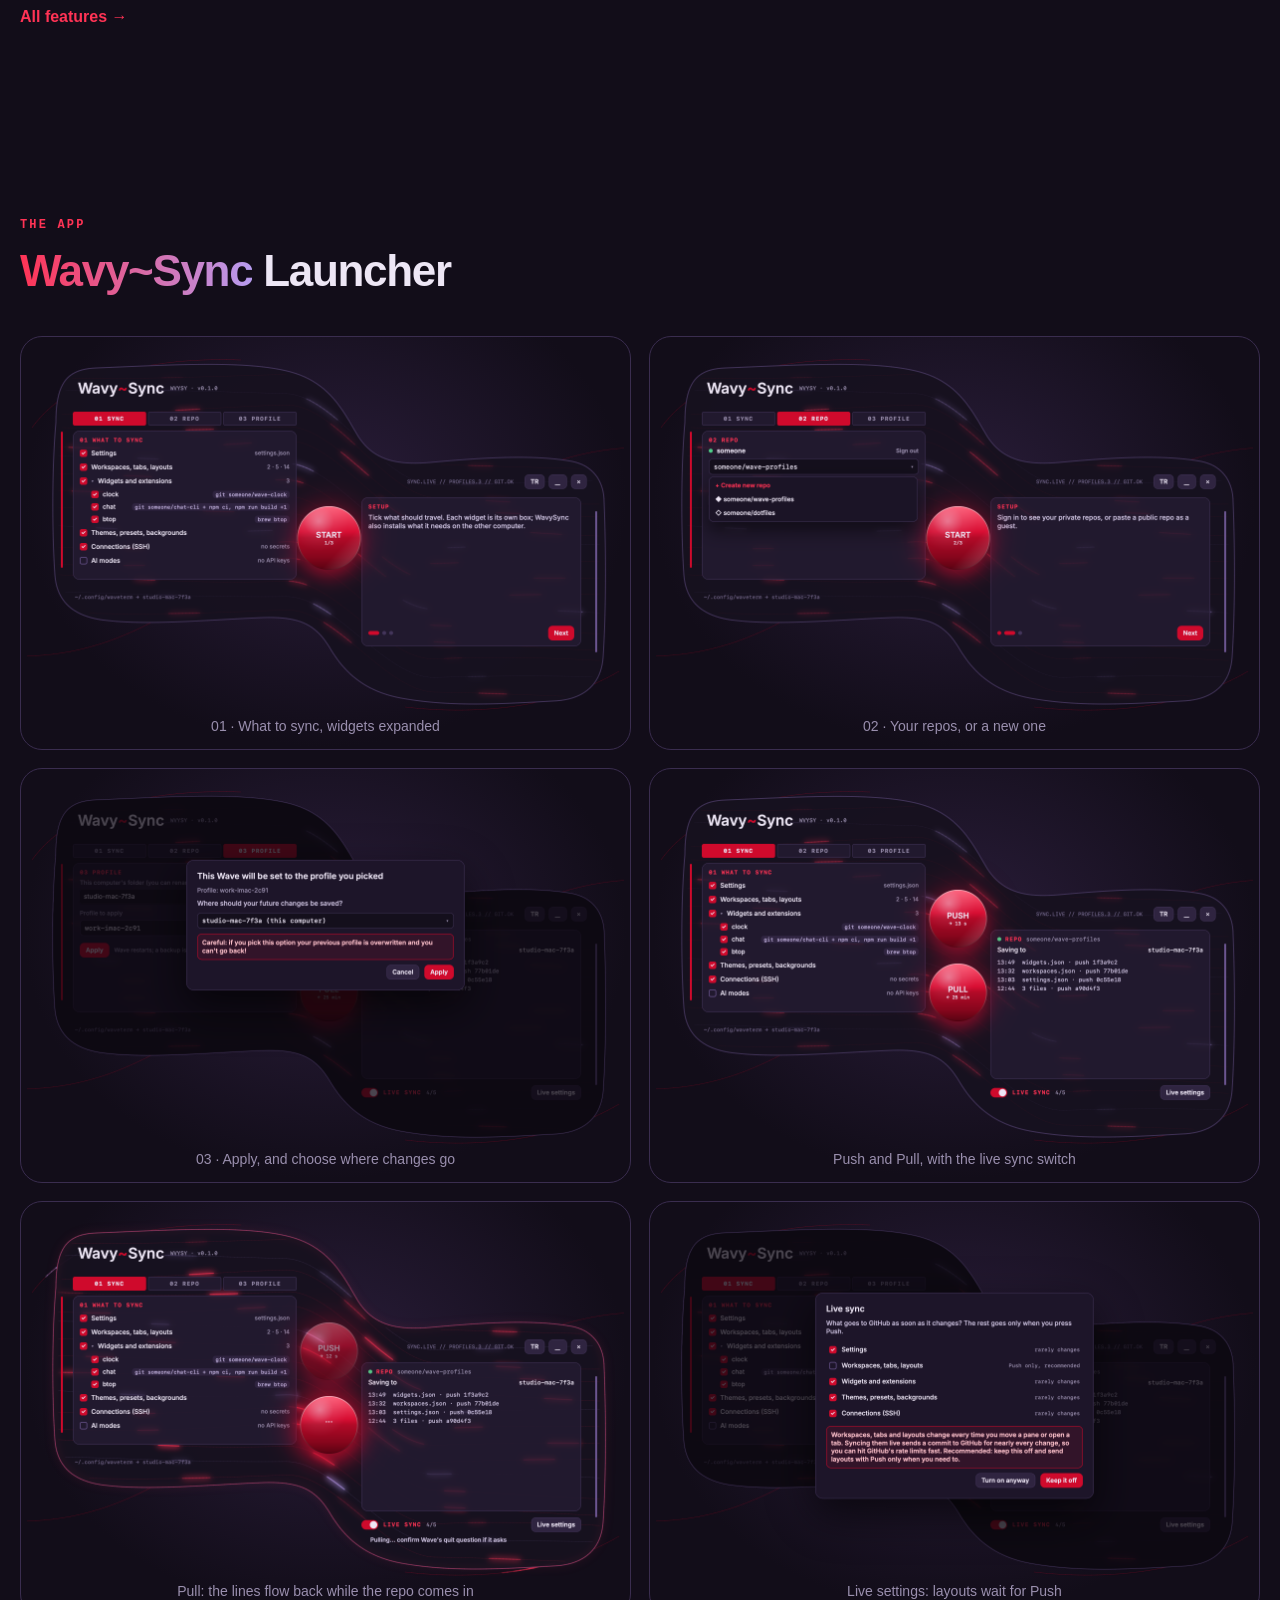
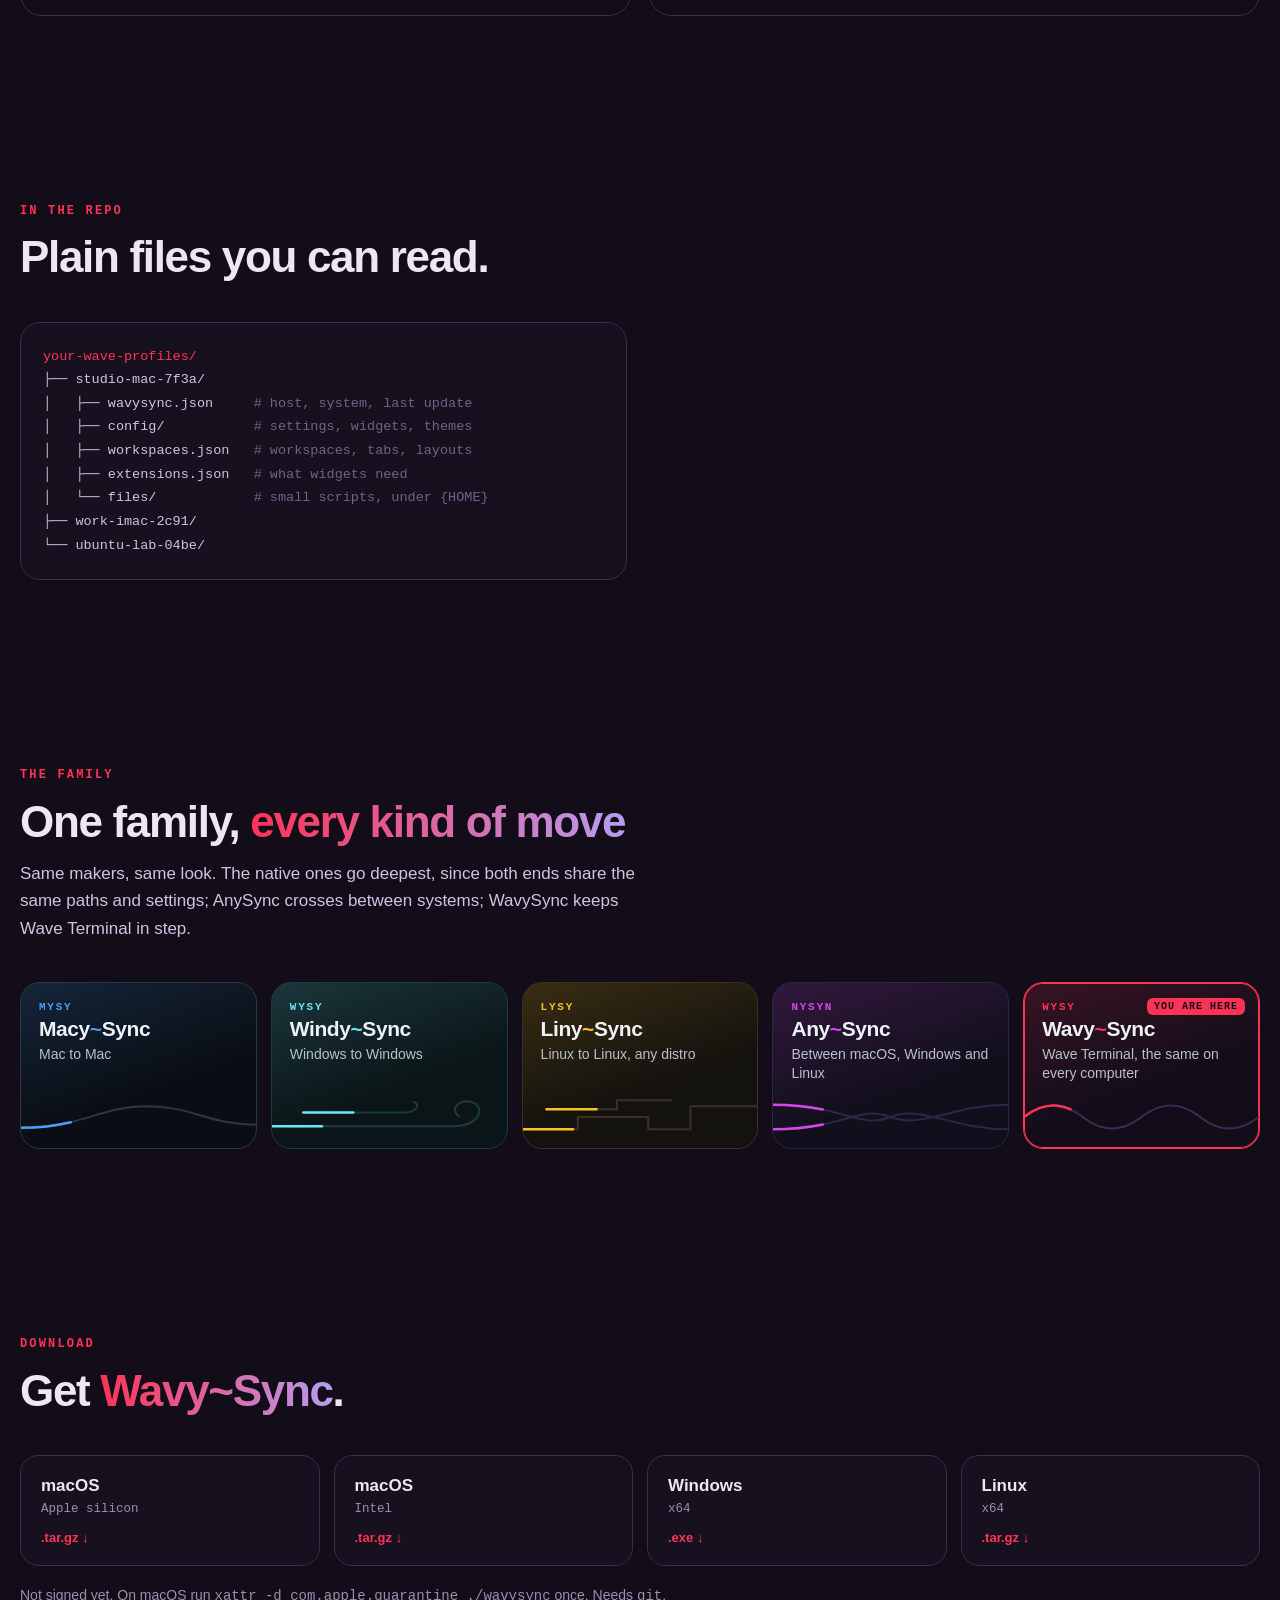
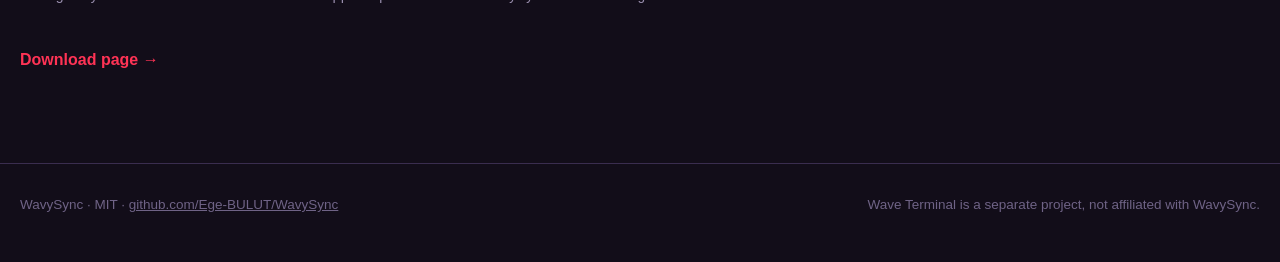
==== commit 288a2b37: "Site: a family section linking MacySync, WindySync, LinySync, AnySync and WavySync" ====
--- a/site/index.html
+++ b/site/index.html
@@ -261,6 +261,21 @@
   </div>
 </section>
 
+<section id="family">
+  <div class="wrap">
+    <span class="caps" data-i="fam.k">The family</span>
+    <h2 data-i="fam.h">One family, <em>every kind of move</em></h2>
+    <p class="sub" data-i="fam.p">Same makers, same look. The native ones go deepest, since both ends share the same paths and settings; AnySync crosses between systems; WavySync keeps Wave Terminal in step.</p>
+    <div class="fam">
+      <a class="fm" href="https://macysync.vercel.app/" style="--fa:#4c9dff;--fbg:#0a0e14;--fe:#2a3749"><svg viewBox="0 0 300 60" preserveAspectRatio="none" aria-hidden="true"><path class="fb" d="M0 44 C 80 44 100 16 160 16 S 240 40 300 40"/><path class="fr" style="animation-delay:-0.0s" d="M0 44 C 80 44 100 16 160 16 S 240 40 300 40"/></svg><span class="fk">MYSY</span><b>Macy<i>~</i>Sync</b><span class="fl" data-i="fam.macysync">Mac to Mac</span></a>
+      <a class="fm" href="https://windysync.vercel.app/" style="--fa:#67e8f9;--fbg:#0b1517;--fe:#1d3a40"><svg viewBox="0 0 300 60" preserveAspectRatio="none" aria-hidden="true"><path class="fb" d="M0 42 H 232 C 266 42 274 16 254 10 C 238 6 226 22 240 30"/><path class="fr" style="animation-delay:-0.0s" d="M0 42 H 232 C 266 42 274 16 254 10 C 238 6 226 22 240 30"/><path class="fb" d="M40 24 H 170 C 186 24 190 12 180 10"/><path class="fr" style="animation-delay:-1.3s" d="M40 24 H 170 C 186 24 190 12 180 10"/></svg><span class="fk">WYSY</span><b>Windy<i>~</i>Sync</b><span class="fl" data-i="fam.windysync">Windows to Windows</span></a>
+      <a class="fm" href="https://linysync.vercel.app/" style="--fa:#fbbf24;--fbg:#14120e;--fe:#3a3122"><svg viewBox="0 0 300 60" preserveAspectRatio="none" aria-hidden="true"><path class="fb" d="M0 46 H 70 V 30 H 160 V 46 H 214 V 16 H 300"/><path class="fr" style="animation-delay:-0.0s" d="M0 46 H 70 V 30 H 160 V 46 H 214 V 16 H 300"/><path class="fb" d="M30 20 H 120 V 8 H 190"/><path class="fr" style="animation-delay:-1.3s" d="M30 20 H 120 V 8 H 190"/></svg><span class="fk">LYSY</span><b>Liny<i>~</i>Sync</b><span class="fl" data-i="fam.linysync">Linux to Linux, any distro</span></a>
+      <a class="fm" href="https://anysync.vercel.app/" style="--fa:#d946ef;--fbg:#120f1c;--fe:#2e2547"><svg viewBox="0 0 300 60" preserveAspectRatio="none" aria-hidden="true"><path class="fb" d="M0 46 C 90 46 110 14 150 30 S 230 14 300 14"/><path class="fr" style="animation-delay:-0.0s" d="M0 46 C 90 46 110 14 150 30 S 230 14 300 14"/><path class="fb" d="M0 14 C 90 14 110 46 150 30 S 230 46 300 46"/><path class="fr" style="animation-delay:-1.3s" d="M0 14 C 90 14 110 46 150 30 S 230 46 300 46"/></svg><span class="fk">NYSYN</span><b>Any<i>~</i>Sync</b><span class="fl" data-i="fam.anysync">Between macOS, Windows and Linux</span></a>
+      <a class="fm here" href="https://wavysync.vercel.app/" style="--fa:#ff3355;--fbg:#120d19;--fe:#3a2d4f"><svg viewBox="0 0 300 60" preserveAspectRatio="none" aria-hidden="true"><path class="fb" d="M0 30 C 25 10 50 10 75 30 S 125 50 150 30 S 200 10 225 30 S 275 50 300 30"/><path class="fr" style="animation-delay:-0.0s" d="M0 30 C 25 10 50 10 75 30 S 125 50 150 30 S 200 10 225 30 S 275 50 300 30"/></svg><span class="fk">WYSY</span><b>Wavy<i>~</i>Sync</b><span class="fl" data-i="fam.wavysync">Wave Terminal, the same on every computer</span><span class="fh" data-i="fam.here">you are here</span></a>
+    </div>
+  </div>
+</section>
+
 <section id="download">
   <div class="wrap">
     <span class="caps" data-i="dl.k">Download</span>
--- a/site/site.css
+++ b/site/site.css
@@ -288,3 +288,19 @@
 .twin:hover .tgo { gap: 16px; }
 @media (max-width: 860px) { .twin { grid-template-columns: 1fr; padding: 20px; } .twin img { transform: translateZ(40px); } }
 @media (prefers-reduced-motion: reduce) { .twin { animation: none; transform: none; } }
+
+/* family: one card per *ySync app, each in its own colours with its own line */
+.fam { display: grid; grid-template-columns: repeat(auto-fit, minmax(168px, 1fr)); gap: 14px; }
+.fm { position: relative; display: flex; flex-direction: column; gap: 4px; min-width: 0; padding: 18px 18px 64px; border-radius: 20px; text-decoration: none; color: #eef2f7; background: linear-gradient(160deg, color-mix(in srgb, var(--fa) 16%, var(--fbg)), var(--fbg) 62%); border: 1px solid var(--fe); overflow: hidden; transition: transform .25s, border-color .25s, box-shadow .25s; }
+.fm:hover { transform: translateY(-4px); border-color: var(--fa); box-shadow: 0 18px 40px -20px var(--fa); }
+.fm.here { border-color: var(--fa); box-shadow: inset 0 0 0 1px var(--fa); }
+.fm svg { position: absolute; left: 0; bottom: 8px; width: 100%; height: 46px; overflow: visible; }
+.fm .fb { fill: none; stroke: var(--fe); stroke-width: 2; vector-effect: non-scaling-stroke; }
+.fm .fr { fill: none; stroke: var(--fa); stroke-width: 2.5; stroke-linecap: round; stroke-linejoin: round; vector-effect: non-scaling-stroke; stroke-dasharray: 50 700; animation: famflow 3.4s linear infinite; }
+@keyframes famflow { from { stroke-dashoffset: 750; } to { stroke-dashoffset: 0; } }
+.fm .fk { font: 700 11px ui-monospace, Menlo, Consolas, monospace; letter-spacing: .16em; color: var(--fa); }
+.fm b { font: 800 21px/1.15 Inter, ui-sans-serif, -apple-system, "Segoe UI", Roboto, sans-serif; letter-spacing: -.02em; }
+.fm b i { font-style: normal; color: var(--fa); }
+.fm .fl { color: #b9c1cc; font-size: 14px; line-height: 1.4; }
+.fm .fh { position: absolute; top: 15px; right: 14px; font: 700 10px ui-monospace, Menlo, Consolas, monospace; letter-spacing: .1em; text-transform: uppercase; color: var(--fbg); background: var(--fa); padding: 3px 7px; border-radius: 6px; }
+@media (prefers-reduced-motion: reduce) { .fm .fr { animation: none; } }
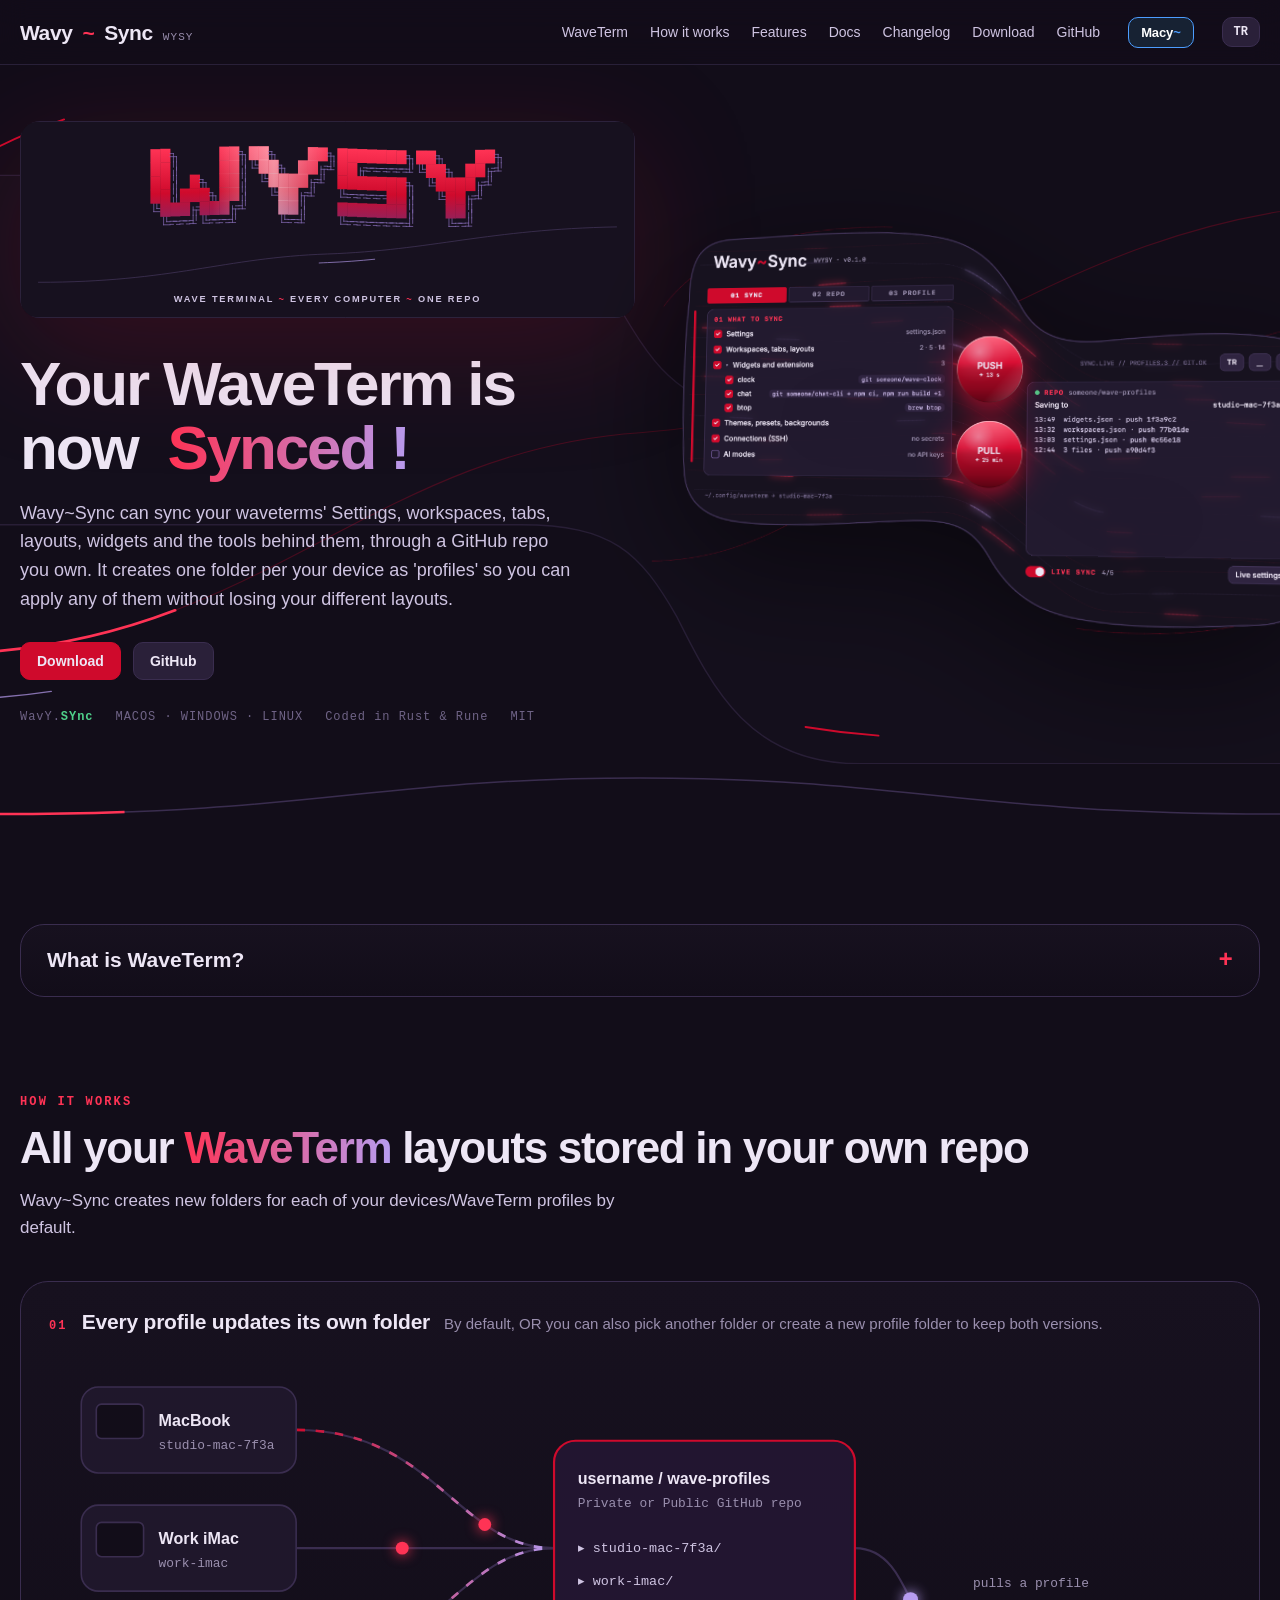
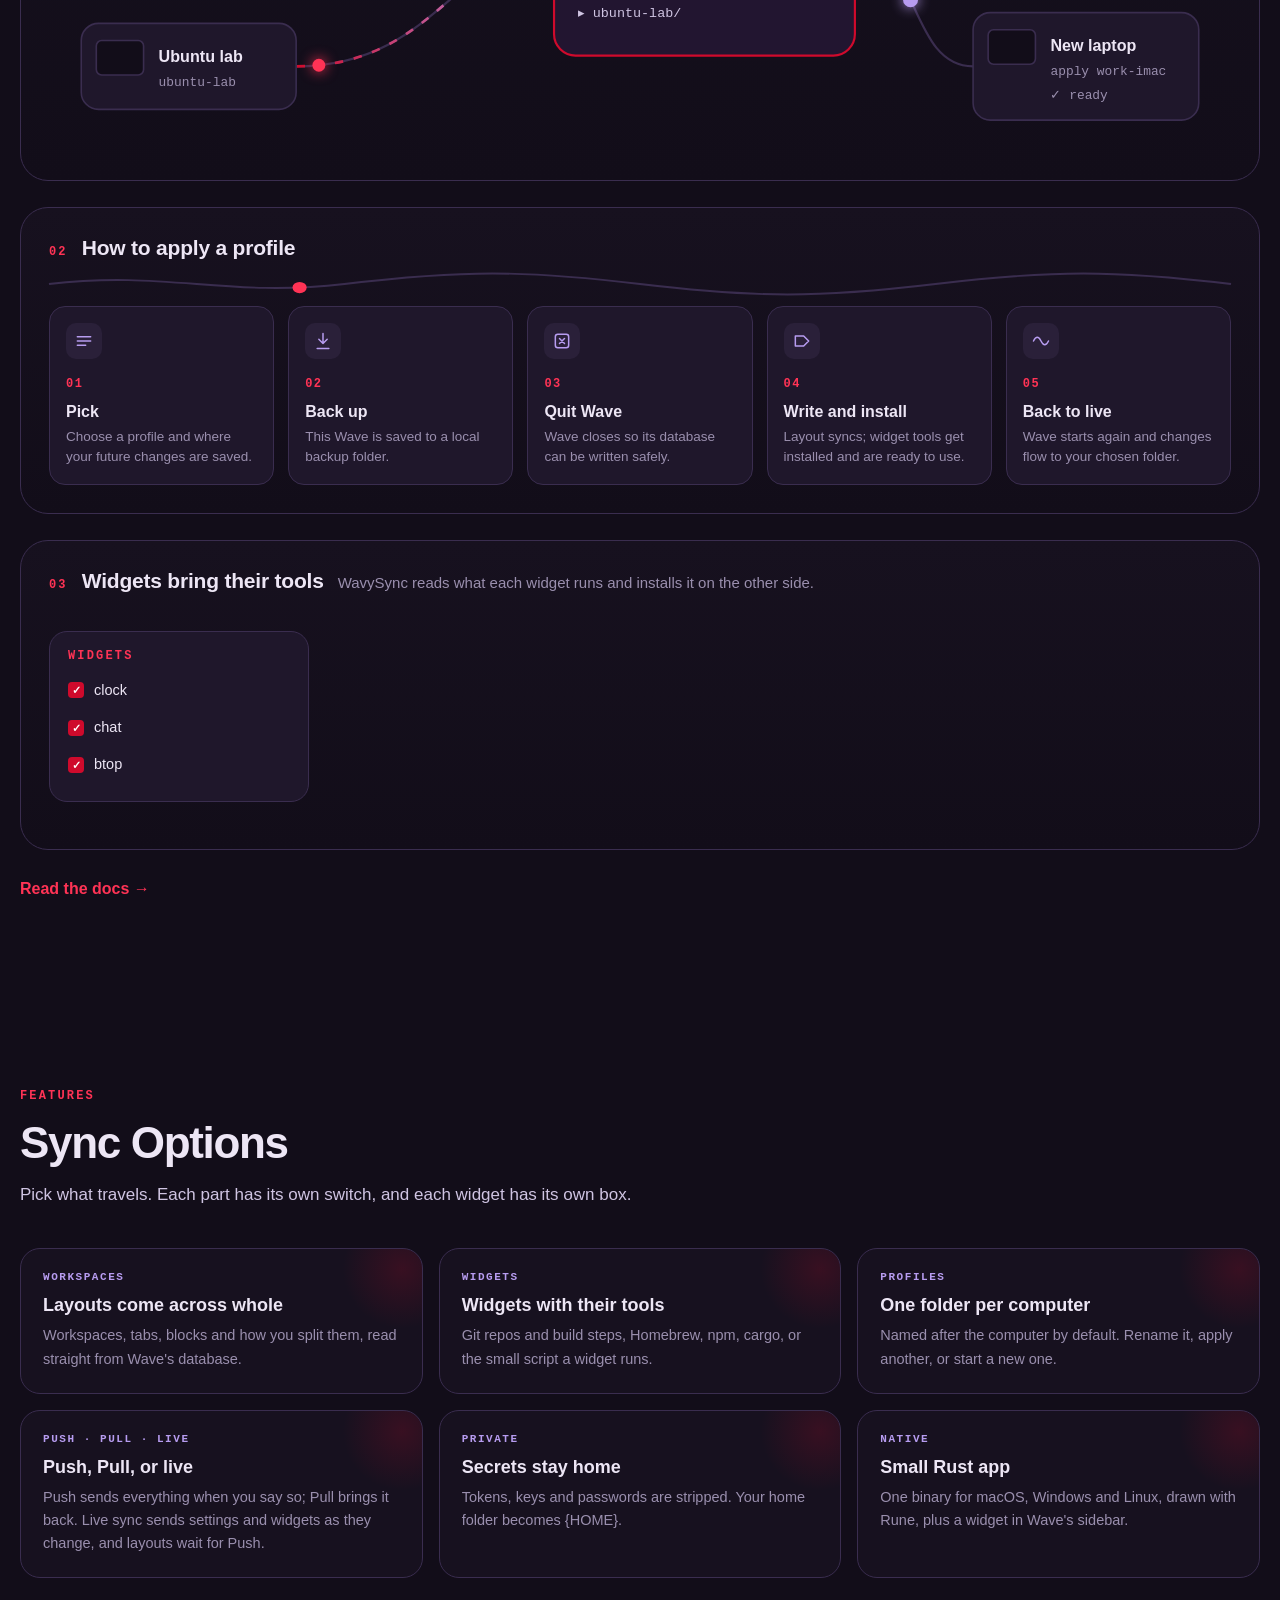
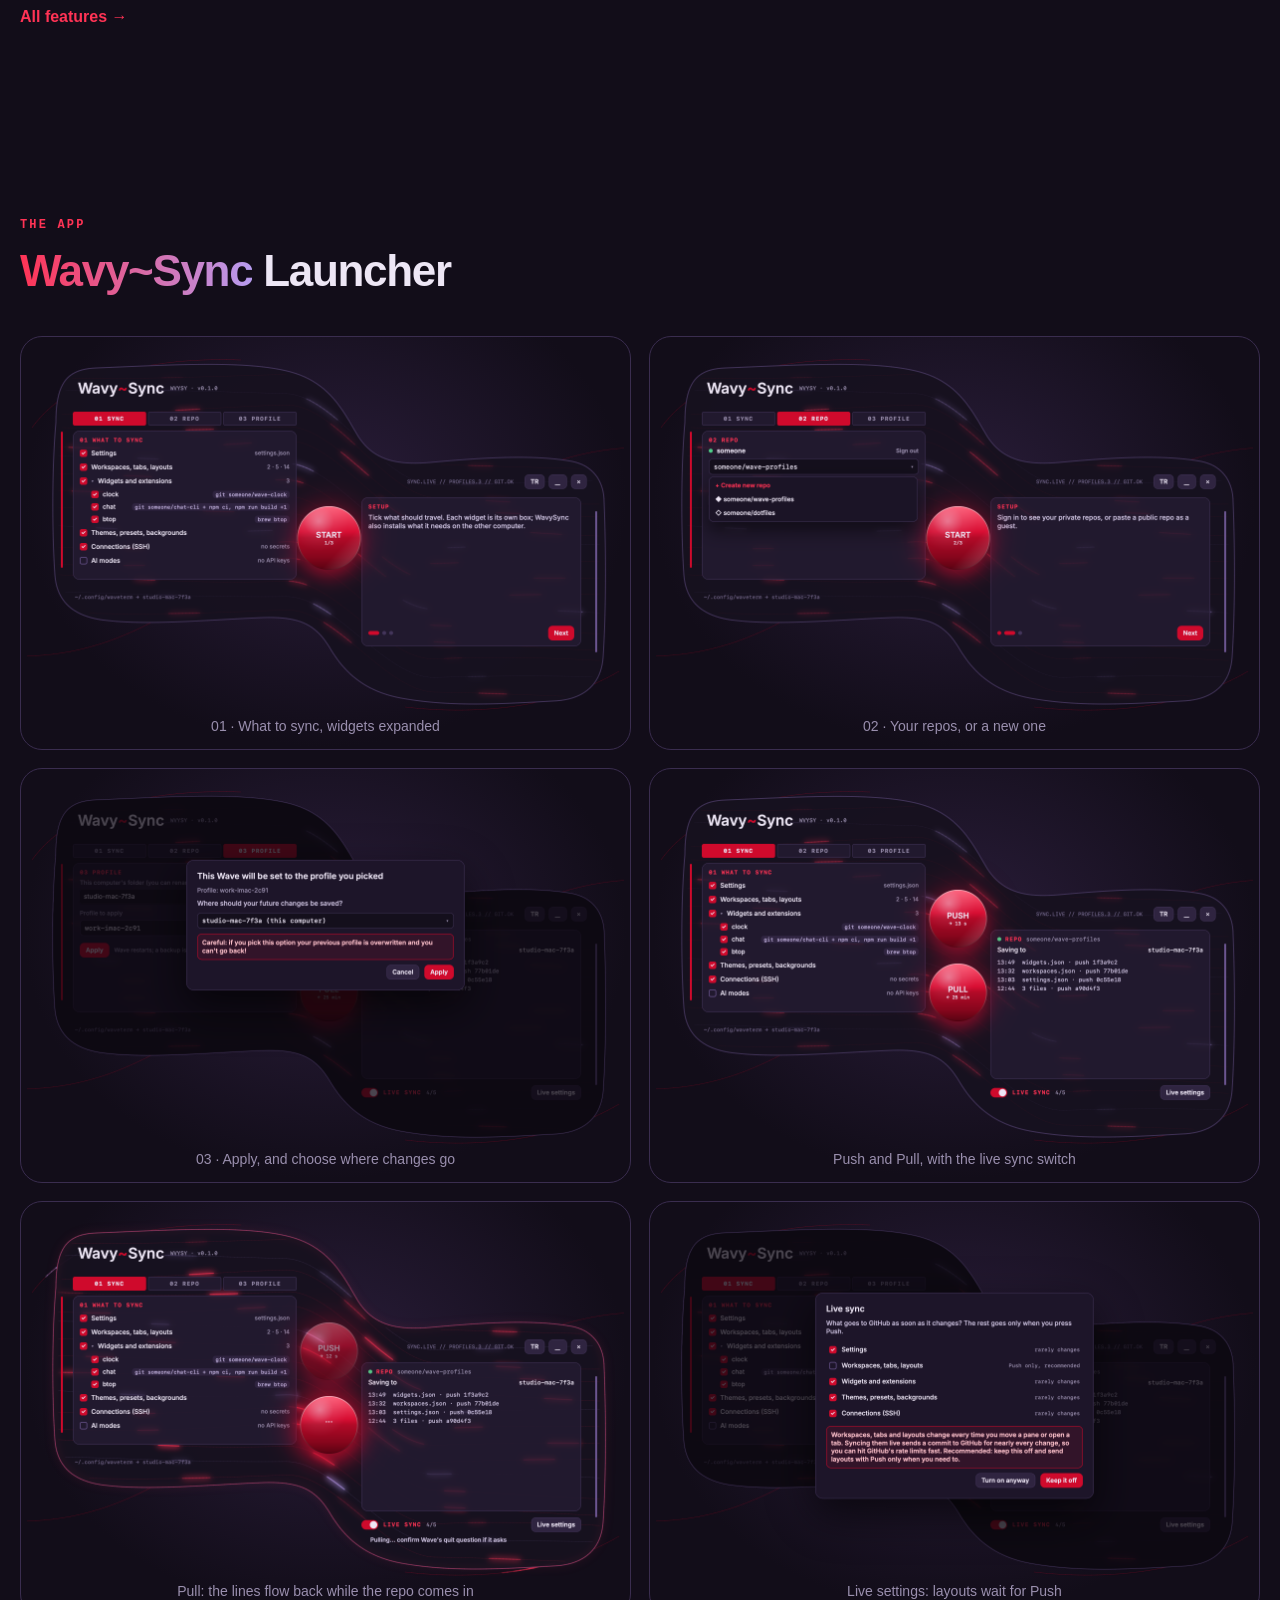
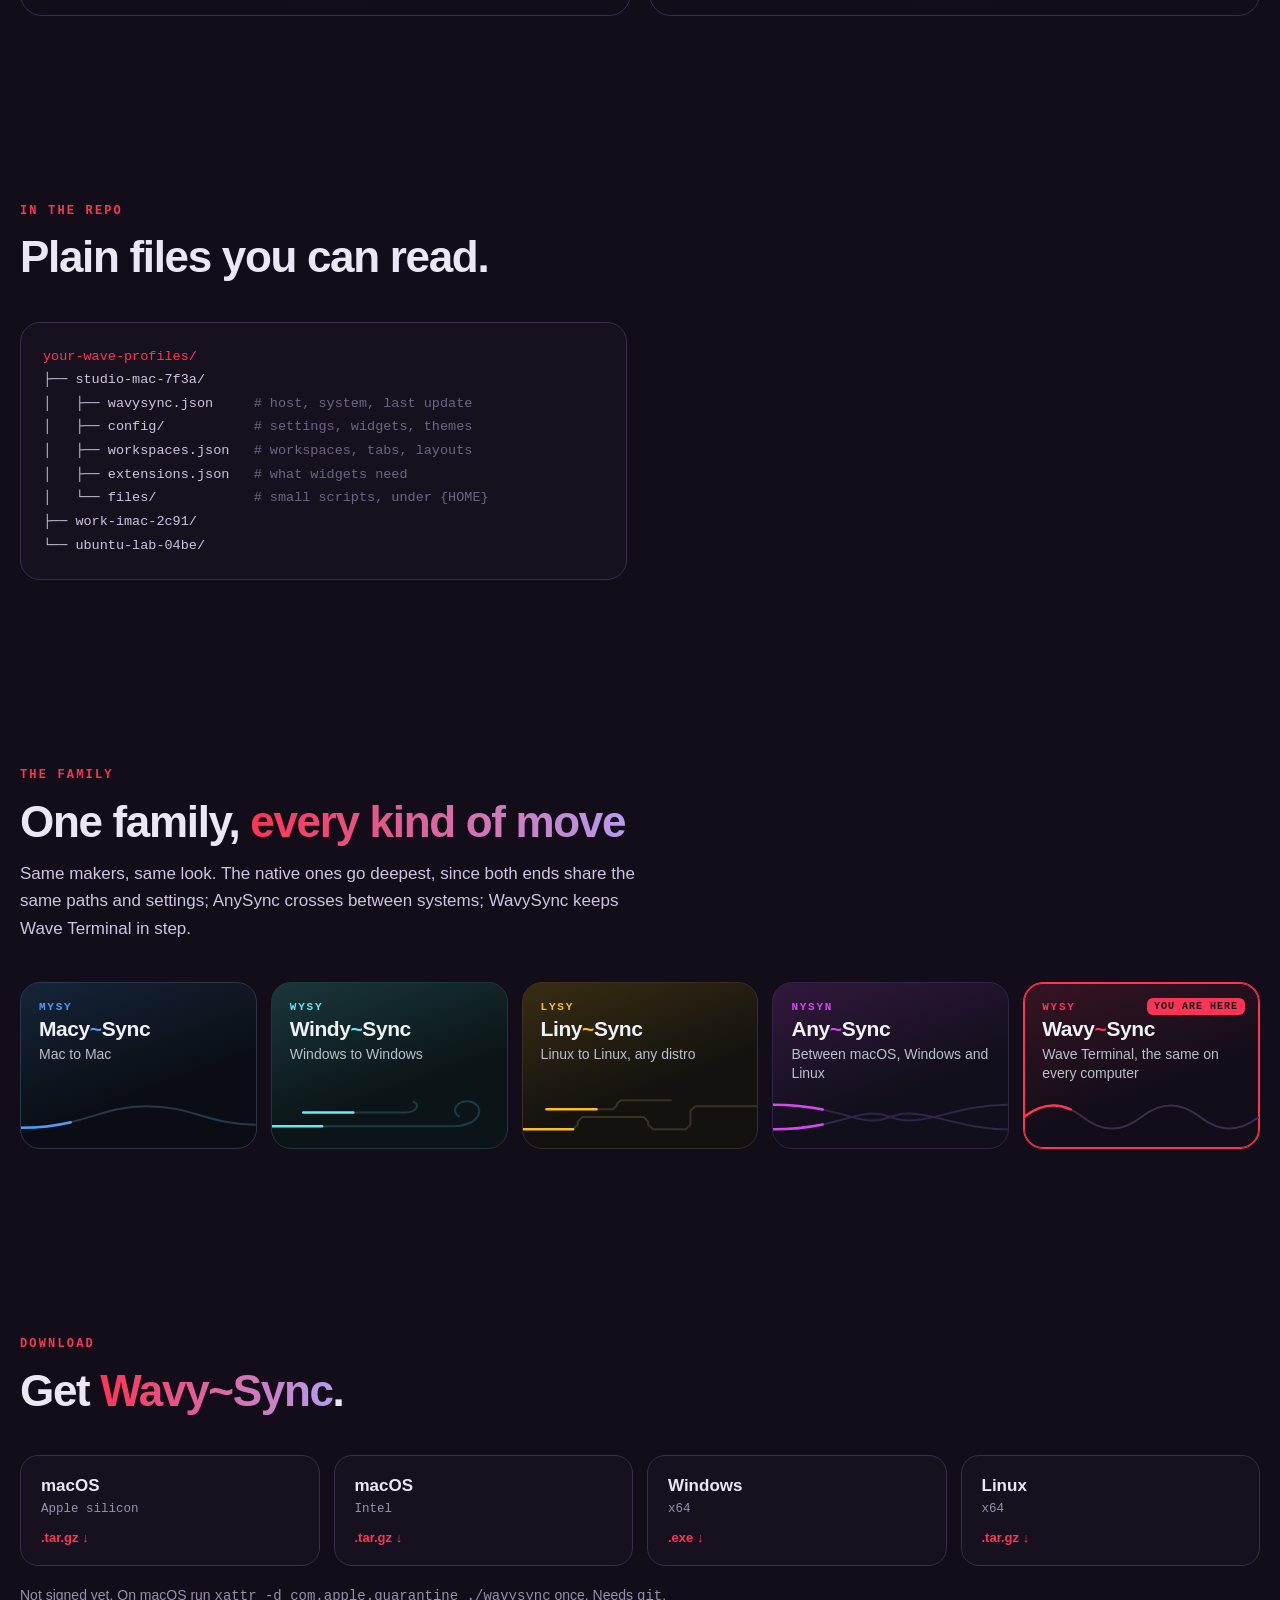
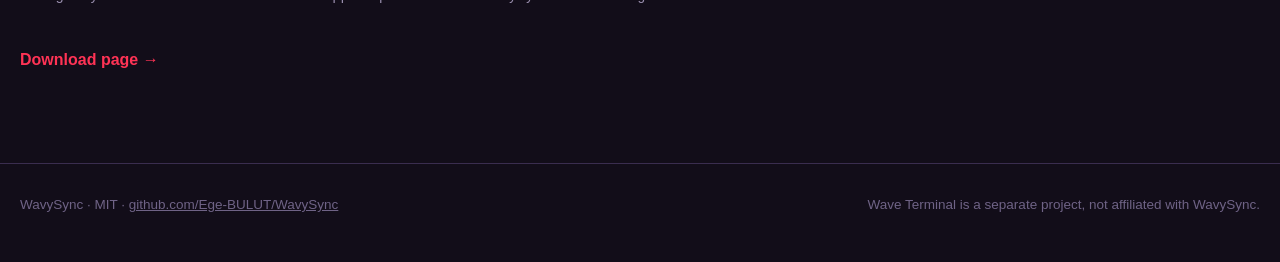
==== commit 309e3e2a: "Site: LinySync's family card traces cut at 45 degrees, like its window" ====
--- a/site/index.html
+++ b/site/index.html
@@ -269,7 +269,7 @@
     <div class="fam">
       <a class="fm" href="https://macysync.vercel.app/" style="--fa:#4c9dff;--fbg:#0a0e14;--fe:#2a3749"><svg viewBox="0 0 300 60" preserveAspectRatio="none" aria-hidden="true"><path class="fb" d="M0 44 C 80 44 100 16 160 16 S 240 40 300 40"/><path class="fr" style="animation-delay:-0.0s" d="M0 44 C 80 44 100 16 160 16 S 240 40 300 40"/></svg><span class="fk">MYSY</span><b>Macy<i>~</i>Sync</b><span class="fl" data-i="fam.macysync">Mac to Mac</span></a>
       <a class="fm" href="https://windysync.vercel.app/" style="--fa:#67e8f9;--fbg:#0b1517;--fe:#1d3a40"><svg viewBox="0 0 300 60" preserveAspectRatio="none" aria-hidden="true"><path class="fb" d="M0 42 H 232 C 266 42 274 16 254 10 C 238 6 226 22 240 30"/><path class="fr" style="animation-delay:-0.0s" d="M0 42 H 232 C 266 42 274 16 254 10 C 238 6 226 22 240 30"/><path class="fb" d="M40 24 H 170 C 186 24 190 12 180 10"/><path class="fr" style="animation-delay:-1.3s" d="M40 24 H 170 C 186 24 190 12 180 10"/></svg><span class="fk">WYSY</span><b>Windy<i>~</i>Sync</b><span class="fl" data-i="fam.windysync">Windows to Windows</span></a>
-      <a class="fm" href="https://linysync.vercel.app/" style="--fa:#fbbf24;--fbg:#14120e;--fe:#3a3122"><svg viewBox="0 0 300 60" preserveAspectRatio="none" aria-hidden="true"><path class="fb" d="M0 46 H 70 V 30 H 160 V 46 H 214 V 16 H 300"/><path class="fr" style="animation-delay:-0.0s" d="M0 46 H 70 V 30 H 160 V 46 H 214 V 16 H 300"/><path class="fb" d="M30 20 H 120 V 8 H 190"/><path class="fr" style="animation-delay:-1.3s" d="M30 20 H 120 V 8 H 190"/></svg><span class="fk">LYSY</span><b>Liny<i>~</i>Sync</b><span class="fl" data-i="fam.linysync">Linux to Linux, any distro</span></a>
+      <a class="fm" href="https://linysync.vercel.app/" style="--fa:#fbbf24;--fbg:#14120e;--fe:#3a3122"><svg viewBox="0 0 300 60" preserveAspectRatio="none" aria-hidden="true"><path class="fb" d="M 0 46 L 64 46 L 70 40 L 70 36 L 76 30 L 154 30 L 160 36 L 160 40 L 166 46 L 208 46 L 214 40 L 214 22 L 220 16 L 300 16"/><path class="fr" style="animation-delay:-0.0s" d="M 0 46 L 64 46 L 70 40 L 70 36 L 76 30 L 154 30 L 160 36 L 160 40 L 166 46 L 208 46 L 214 40 L 214 22 L 220 16 L 300 16"/><path class="fb" d="M 30 20 L 115 20 L 120 15 L 120 13 L 125 8 L 190 8"/><path class="fr" style="animation-delay:-1.3s" d="M 30 20 L 115 20 L 120 15 L 120 13 L 125 8 L 190 8"/></svg><span class="fk">LYSY</span><b>Liny<i>~</i>Sync</b><span class="fl" data-i="fam.linysync">Linux to Linux, any distro</span></a>
       <a class="fm" href="https://anysync.vercel.app/" style="--fa:#d946ef;--fbg:#120f1c;--fe:#2e2547"><svg viewBox="0 0 300 60" preserveAspectRatio="none" aria-hidden="true"><path class="fb" d="M0 46 C 90 46 110 14 150 30 S 230 14 300 14"/><path class="fr" style="animation-delay:-0.0s" d="M0 46 C 90 46 110 14 150 30 S 230 14 300 14"/><path class="fb" d="M0 14 C 90 14 110 46 150 30 S 230 46 300 46"/><path class="fr" style="animation-delay:-1.3s" d="M0 14 C 90 14 110 46 150 30 S 230 46 300 46"/></svg><span class="fk">NYSYN</span><b>Any<i>~</i>Sync</b><span class="fl" data-i="fam.anysync">Between macOS, Windows and Linux</span></a>
       <a class="fm here" href="https://wavysync.vercel.app/" style="--fa:#ff3355;--fbg:#120d19;--fe:#3a2d4f"><svg viewBox="0 0 300 60" preserveAspectRatio="none" aria-hidden="true"><path class="fb" d="M0 30 C 25 10 50 10 75 30 S 125 50 150 30 S 200 10 225 30 S 275 50 300 30"/><path class="fr" style="animation-delay:-0.0s" d="M0 30 C 25 10 50 10 75 30 S 125 50 150 30 S 200 10 225 30 S 275 50 300 30"/></svg><span class="fk">WYSY</span><b>Wavy<i>~</i>Sync</b><span class="fl" data-i="fam.wavysync">Wave Terminal, the same on every computer</span><span class="fh" data-i="fam.here">you are here</span></a>
     </div>
